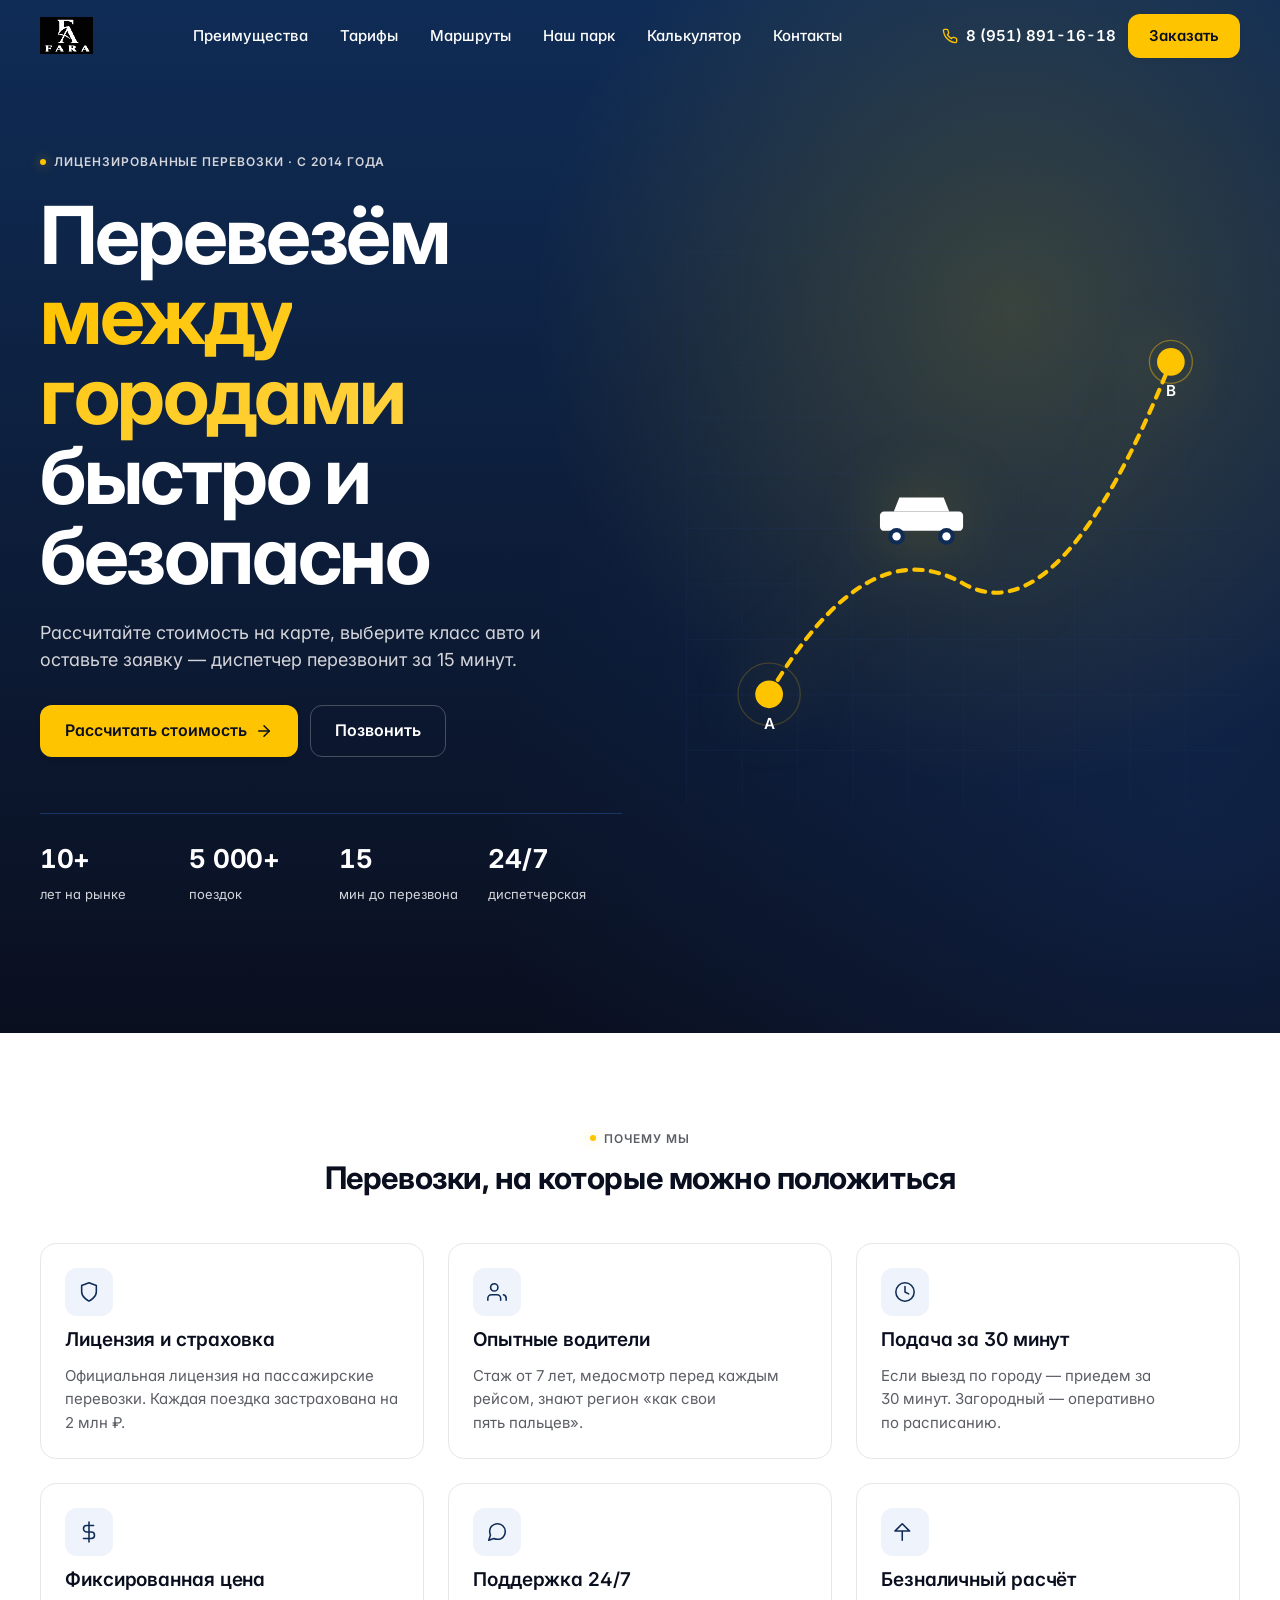
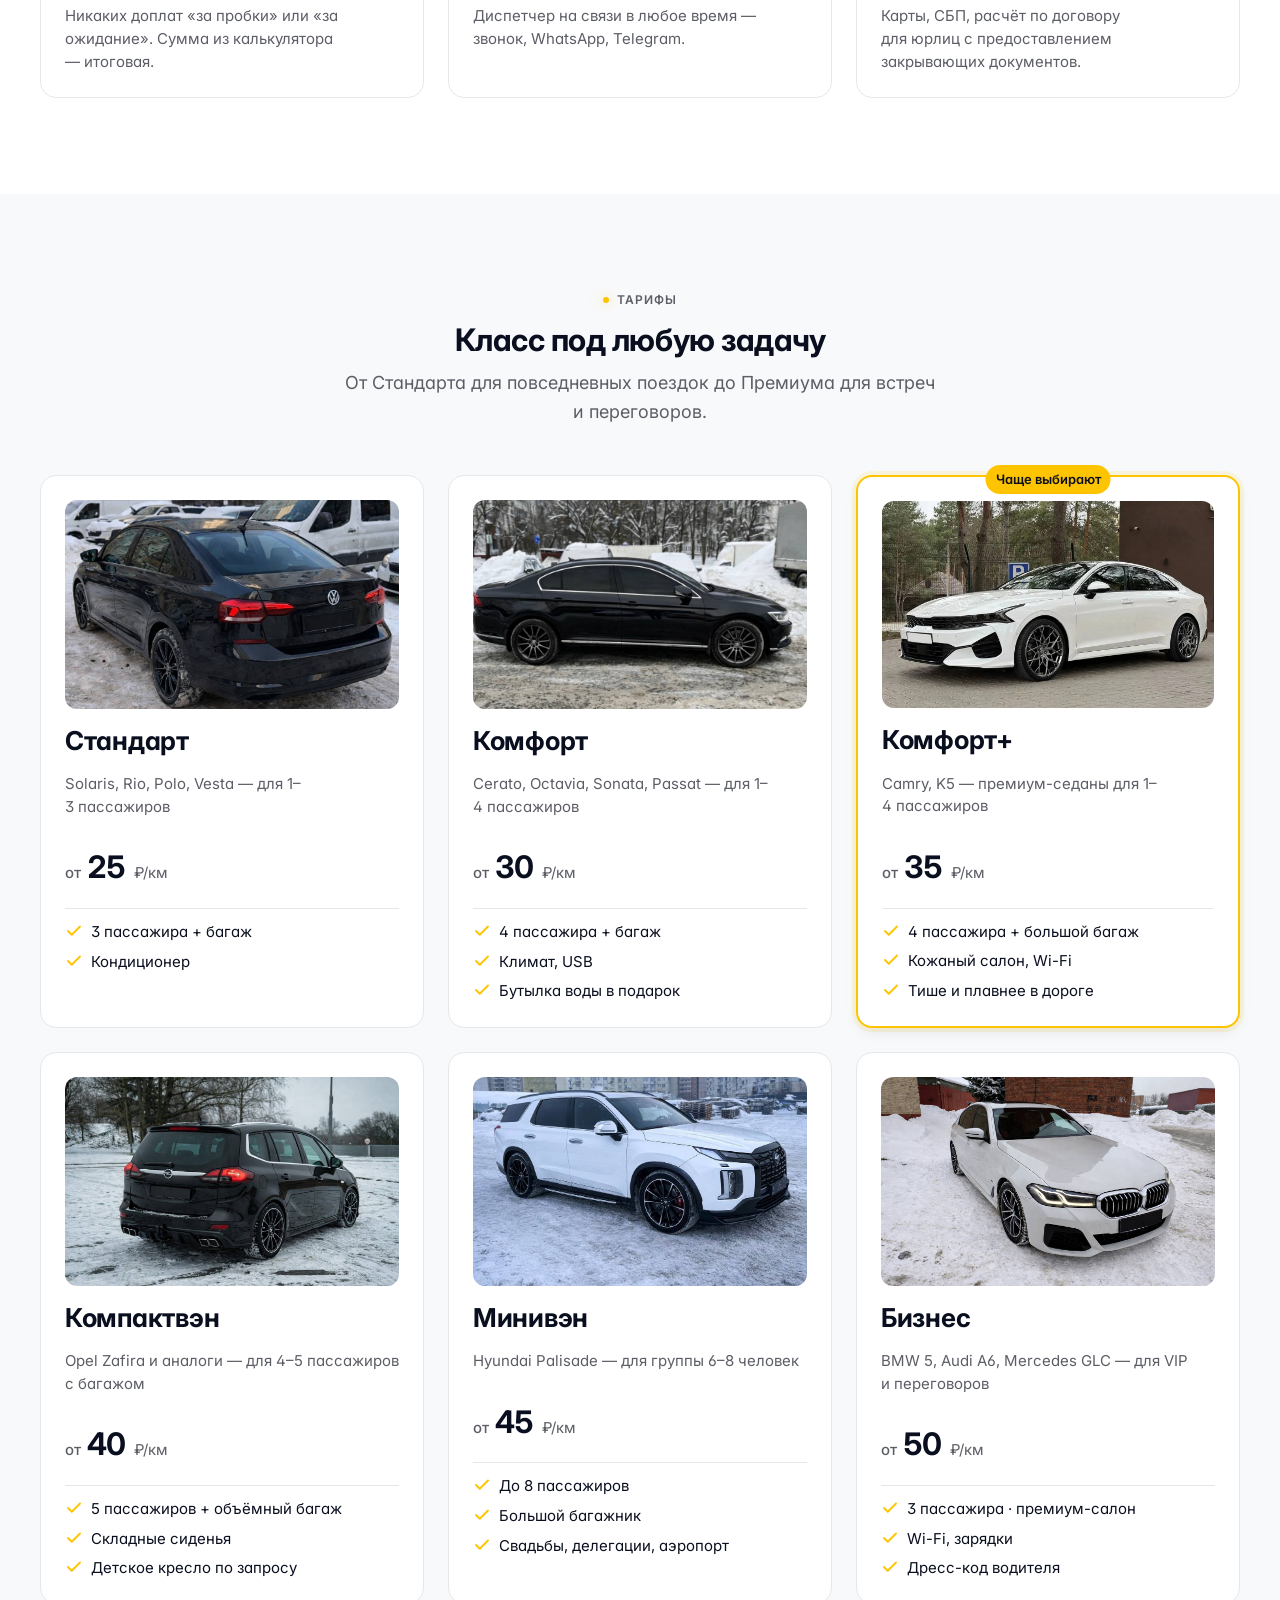
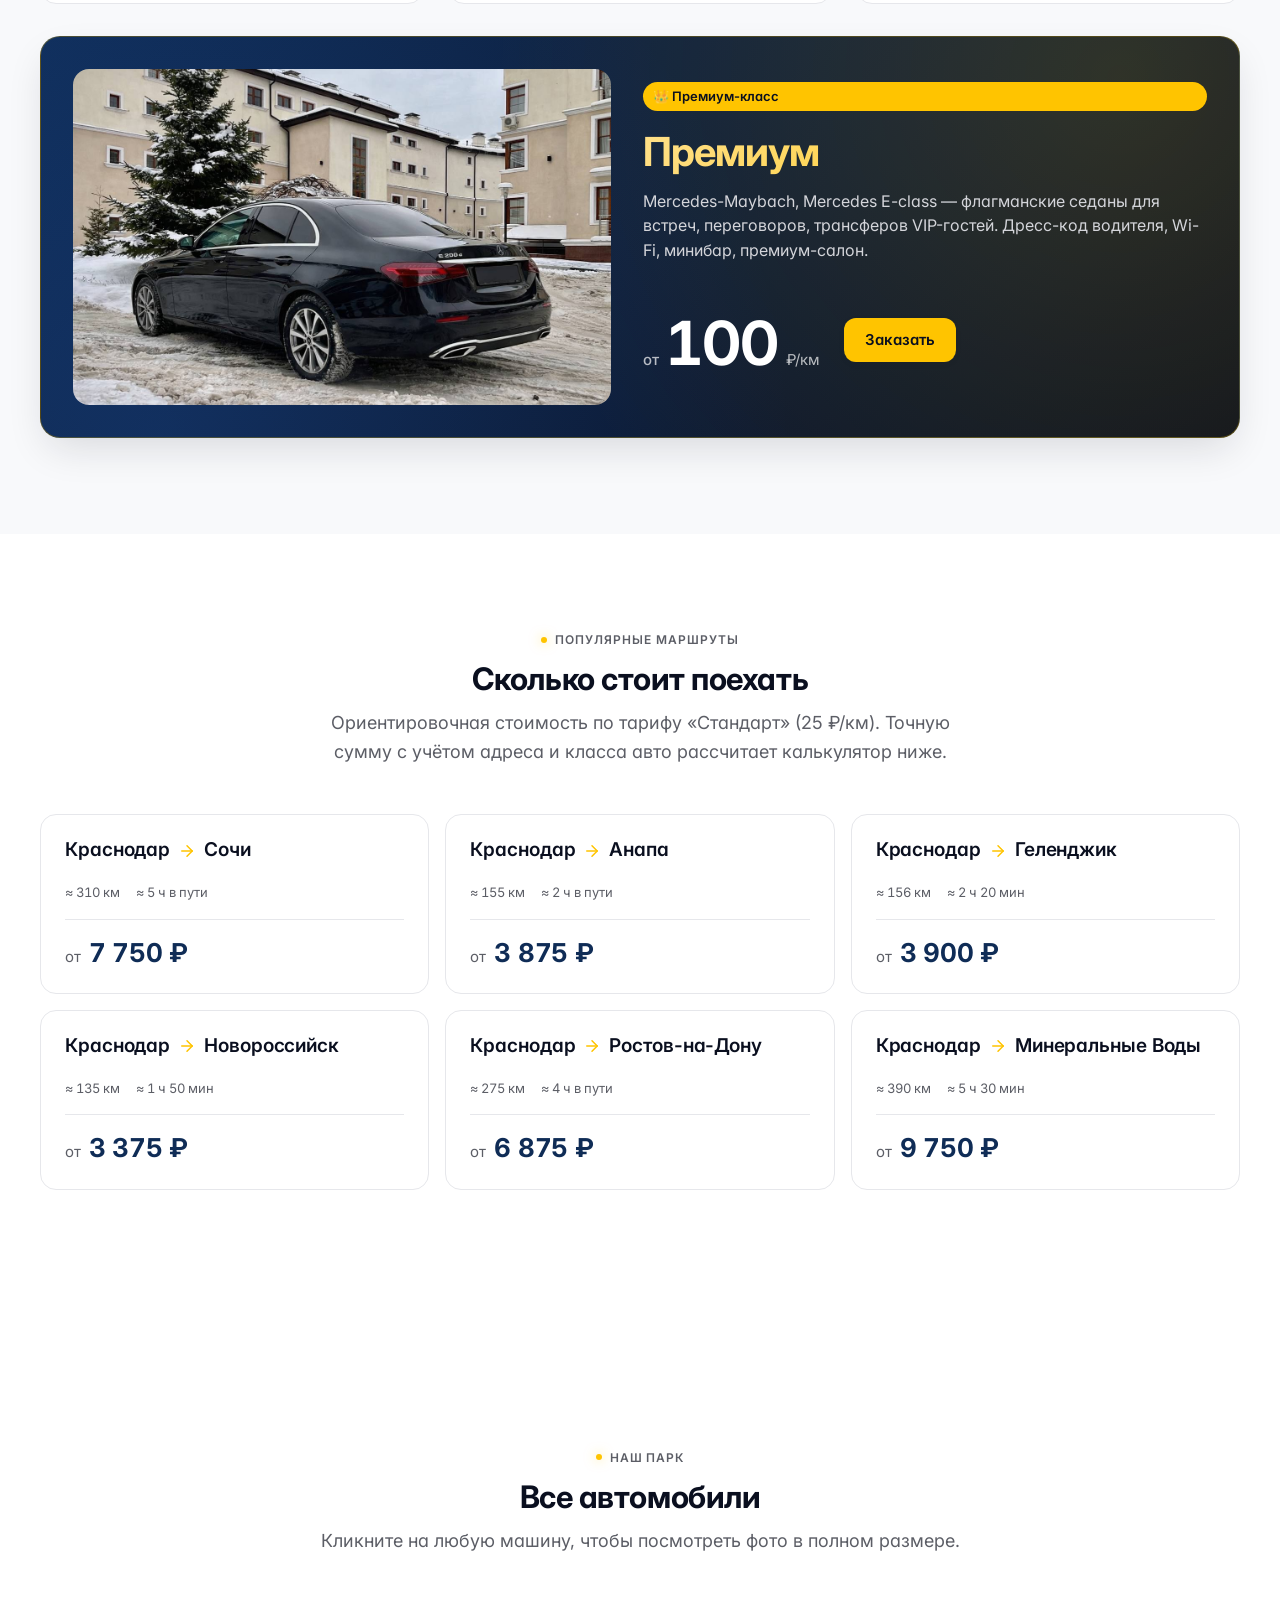
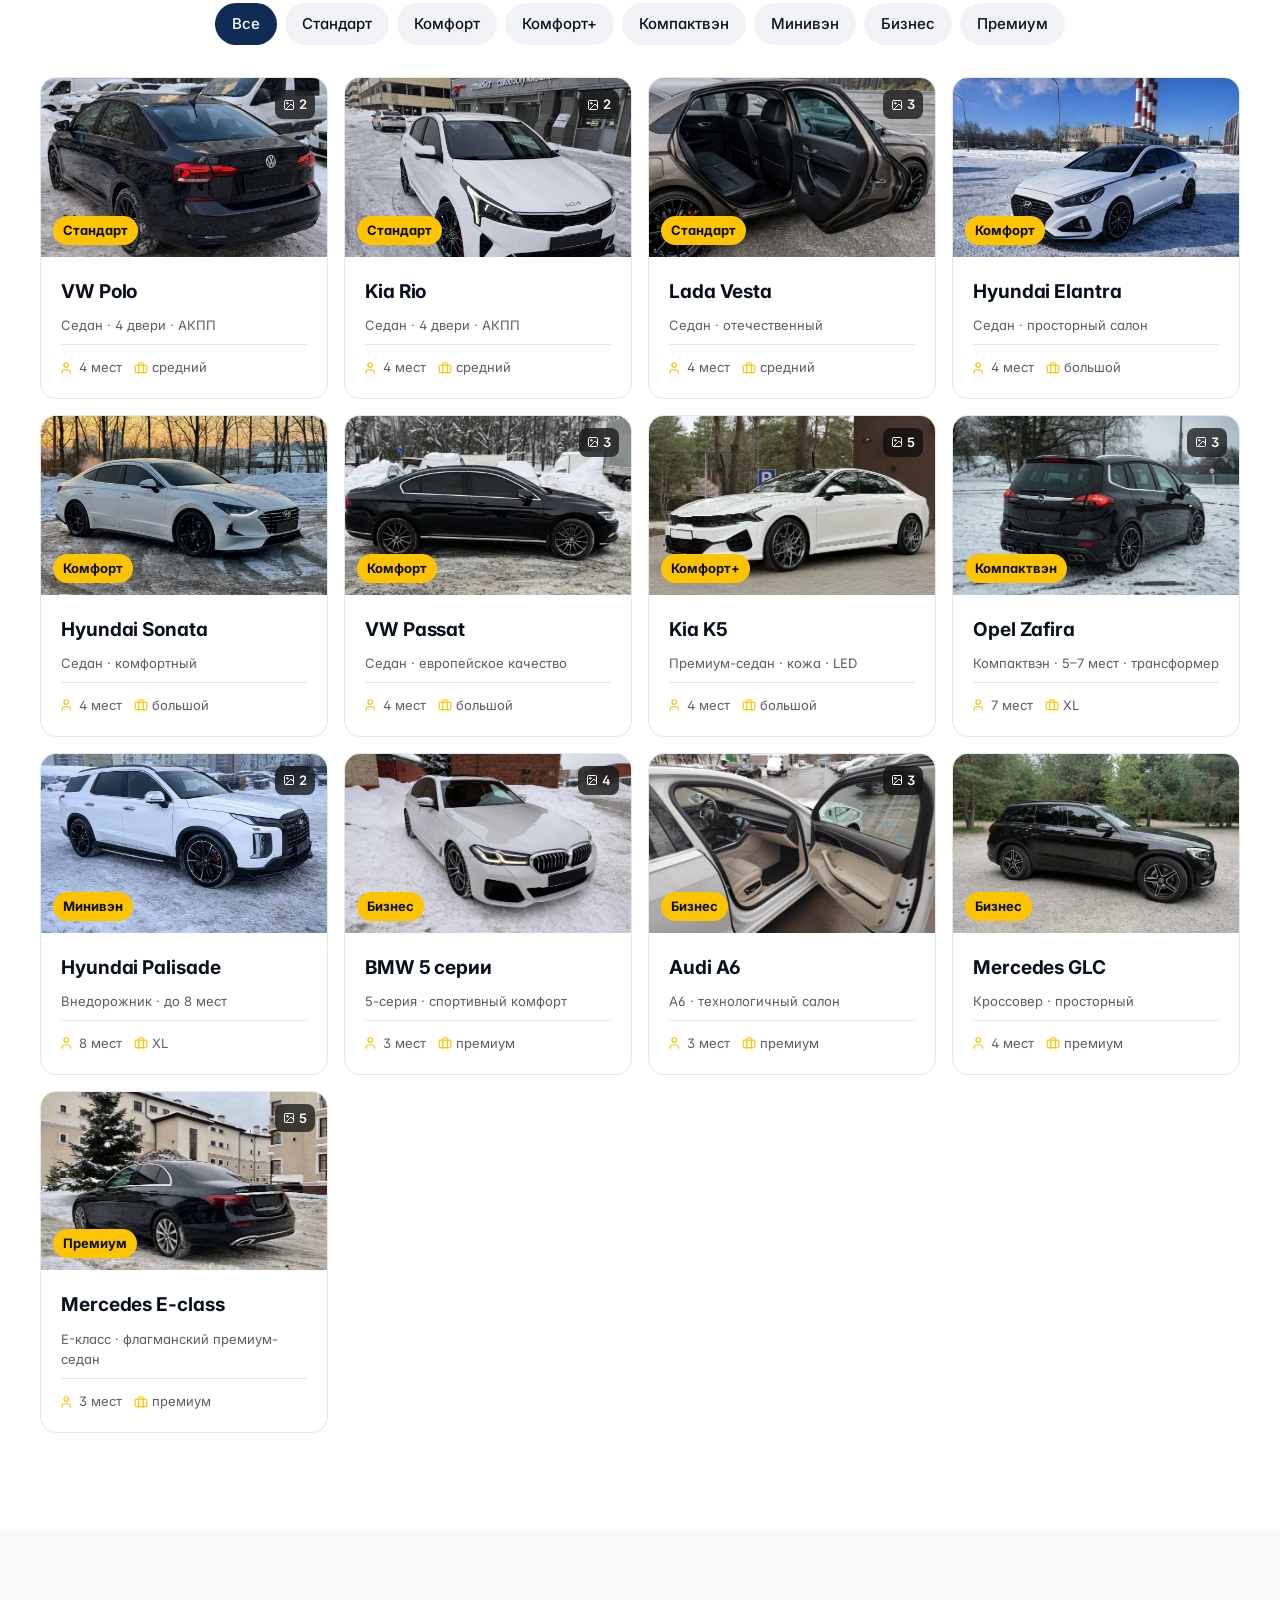
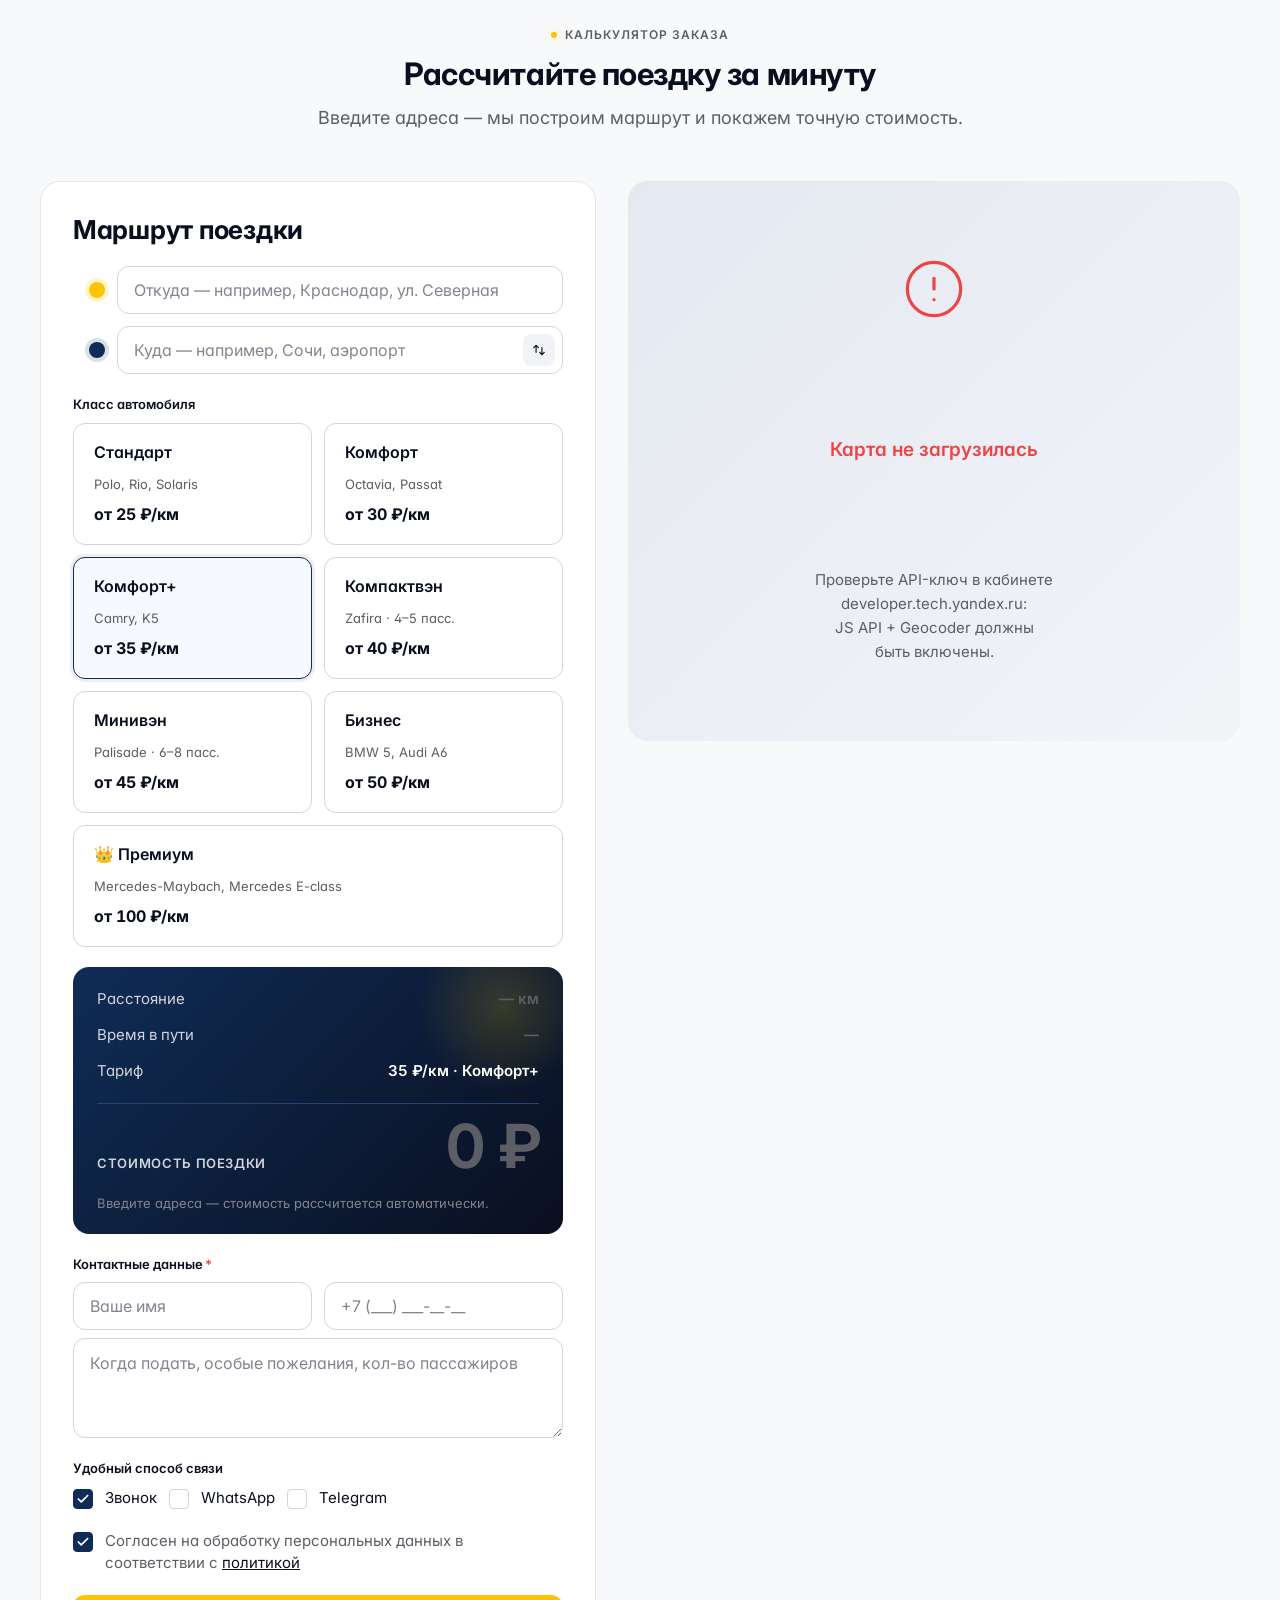
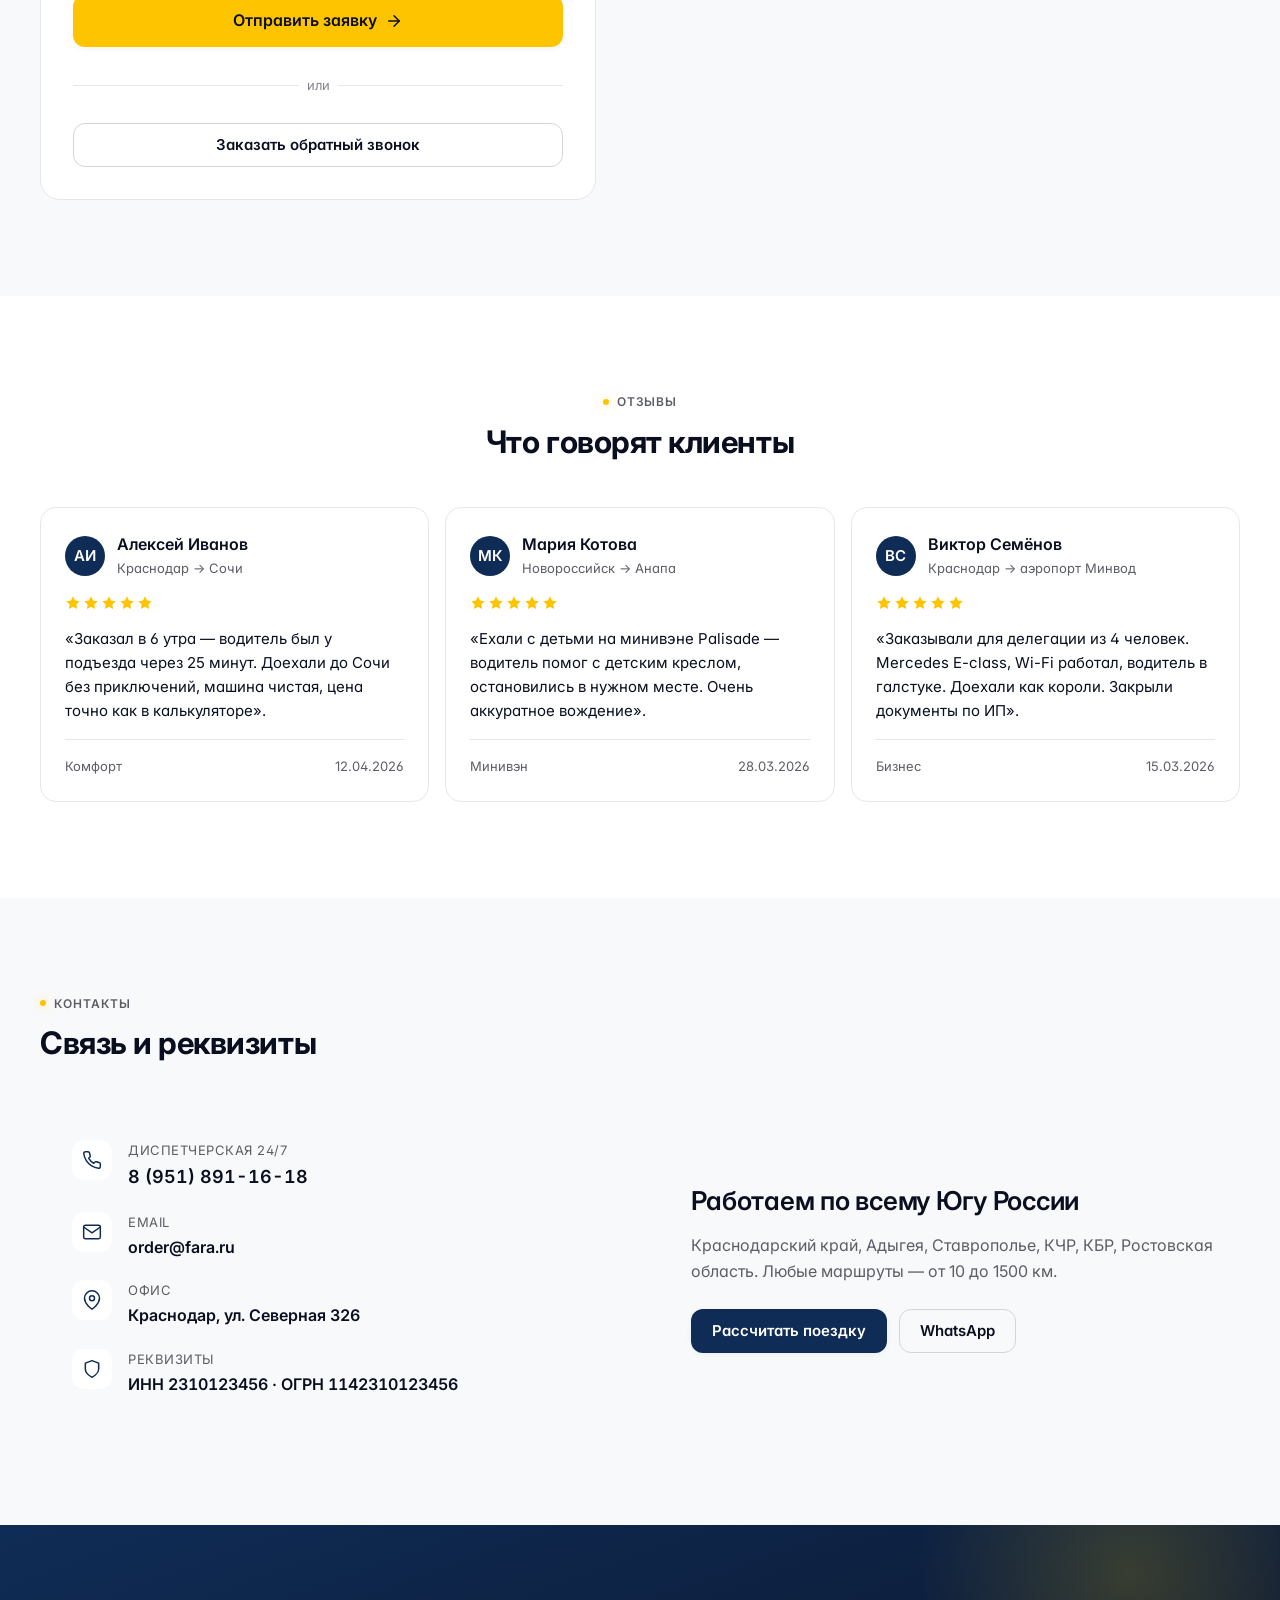
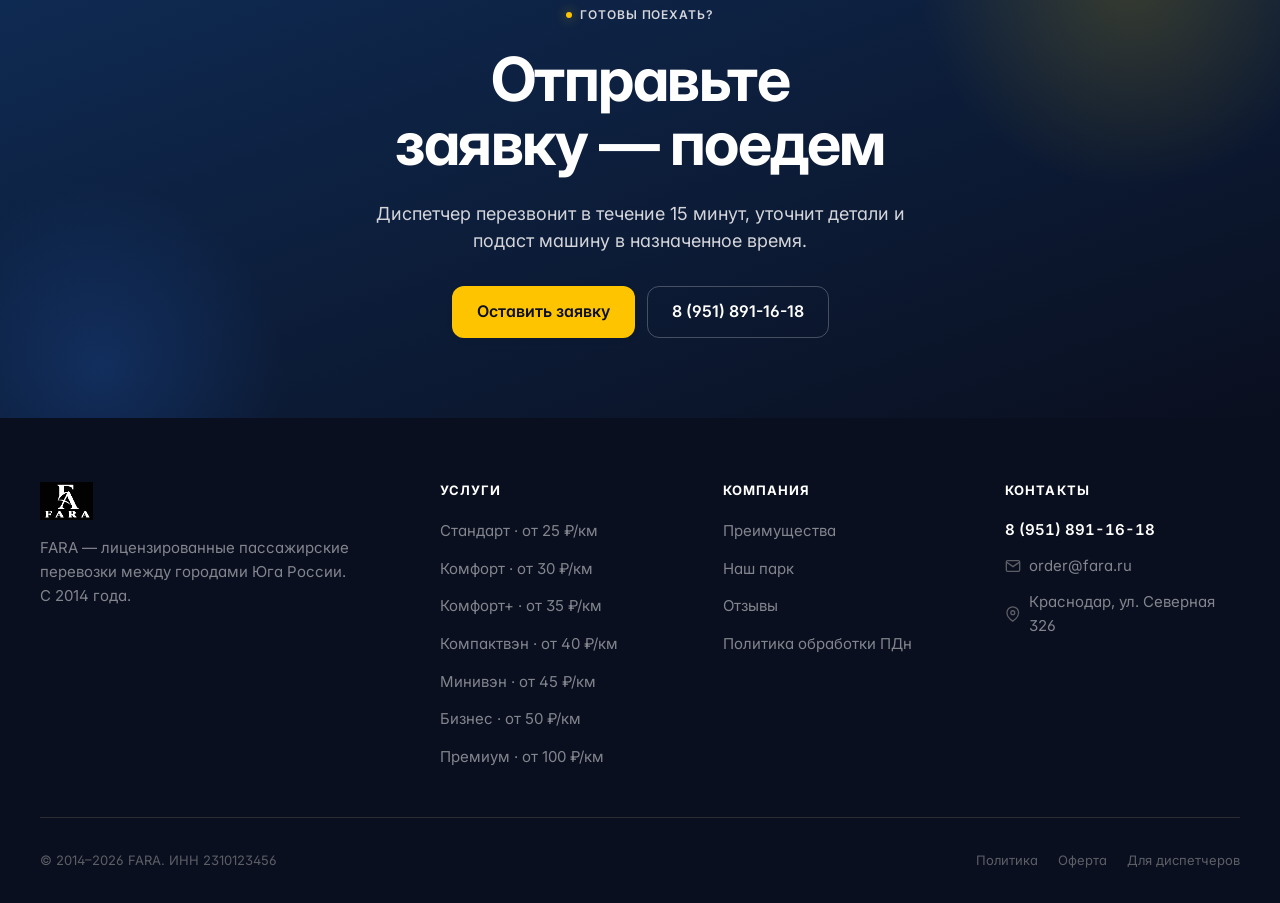
==== frontend/index.html @ e147b9a3 "Initial commit: лендинг + калькулятор + админка + бэкенд FastAPI" ====
<!DOCTYPE html>
<html lang="ru">
<head>
  <meta charset="UTF-8">
  <meta name="viewport" content="width=device-width, initial-scale=1">
  <meta name="theme-color" content="#0F2C56">
  <title>FARA — пассажирские перевозки между городами</title>
  <meta name="description" content="FARA — лицензированные пассажирские перевозки. Рассчитайте стоимость на карте, выберите класс авто и оставьте заявку за минуту.">

  <link rel="icon" type="image/jpeg" href="assets/logo.jpg">
  <link rel="preconnect" href="https://fonts.googleapis.com">
  <link rel="preconnect" href="https://fonts.gstatic.com" crossorigin>
  <link rel="stylesheet" href="https://fonts.googleapis.com/css2?family=Inter:wght@300;400;500;600;700;800&display=swap">

  <link rel="stylesheet" href="css/tokens.css">
  <link rel="stylesheet" href="css/base.css">
  <link rel="stylesheet" href="css/layout.css">
  <link rel="stylesheet" href="css/components.css">
  <link rel="stylesheet" href="css/header.css">
  <link rel="stylesheet" href="css/footer.css">
  <link rel="stylesheet" href="css/pages.css">
  <link rel="stylesheet" href="css/calc.css">
</head>
<body>
  <a class="skip-link" href="#main">Перейти к содержимому</a>

  <!-- ====== HEADER ====== -->
  <header class="site-header site-header--on-dark">
    <div class="container site-header__inner">
      <a class="logo" href="/" aria-label="FARA — на главную">
        <img src="assets/logo.jpg" alt="FARA">
      </a>

      <nav class="site-nav" aria-label="Главная навигация">
        <a class="nav-link" href="#advantages">Преимущества</a>
        <a class="nav-link" href="#tariffs">Тарифы</a>
        <a class="nav-link" href="#popular-routes">Маршруты</a>
        <a class="nav-link" href="#fleet">Наш парк</a>
        <a class="nav-link" href="#calculator">Калькулятор</a>
        <a class="nav-link" href="#contacts">Контакты</a>
      </nav>

      <div class="site-header__right">
        <a class="header-phone" href="tel:+79518911618">
          <svg class="icon" viewBox="0 0 24 24" fill="none" stroke="currentColor" stroke-width="2" stroke-linecap="round" stroke-linejoin="round"><path d="M22 16.92v3a2 2 0 0 1-2.18 2 19.79 19.79 0 0 1-8.63-3.07 19.5 19.5 0 0 1-6-6 19.79 19.79 0 0 1-3.07-8.67A2 2 0 0 1 4.11 2h3a2 2 0 0 1 2 1.72 12.84 12.84 0 0 0 .7 2.81 2 2 0 0 1-.45 2.11L8.09 9.91a16 16 0 0 0 6 6l1.27-1.27a2 2 0 0 1 2.11-.45 12.84 12.84 0 0 0 2.81.7A2 2 0 0 1 22 16.92z"/></svg>
          8 (951) 891-16-18
        </a>
        <a class="btn btn--primary" href="#calculator">Заказать</a>
        <button class="btn-burger" data-menu-open aria-label="Открыть меню">
          <span class="btn-burger__lines"><span></span></span>
        </button>
      </div>
    </div>
  </header>

  <div class="mobile-menu" aria-hidden="true">
    <div class="mobile-menu__head">
      <span class="logo"><img src="assets/logo.jpg" alt="FARA"></span>
      <button class="btn-icon" data-menu-close aria-label="Закрыть" style="color: white;">
        <svg class="icon" viewBox="0 0 24 24" fill="none" stroke="currentColor" stroke-width="2" stroke-linecap="round" stroke-linejoin="round"><line x1="18" y1="6" x2="6" y2="18"/><line x1="6" y1="6" x2="18" y2="18"/></svg>
      </button>
    </div>
    <nav class="mobile-menu__list">
      <a class="mobile-menu__link" href="#advantages">Преимущества</a>
      <a class="mobile-menu__link" href="#tariffs">Тарифы</a>
      <a class="mobile-menu__link" href="#popular-routes">Маршруты</a>
      <a class="mobile-menu__link" href="#fleet">Наш парк</a>
      <a class="mobile-menu__link" href="#calculator">Калькулятор</a>
      <a class="mobile-menu__link" href="#contacts">Контакты</a>
    </nav>
    <div class="mobile-menu__contacts">
      <a class="btn btn--primary btn--lg btn--block" href="tel:+79518911618">
        <svg class="icon" viewBox="0 0 24 24" fill="none" stroke="currentColor" stroke-width="2" stroke-linecap="round" stroke-linejoin="round"><path d="M22 16.92v3a2 2 0 0 1-2.18 2 19.79 19.79 0 0 1-8.63-3.07 19.5 19.5 0 0 1-6-6 19.79 19.79 0 0 1-3.07-8.67A2 2 0 0 1 4.11 2h3a2 2 0 0 1 2 1.72 12.84 12.84 0 0 0 .7 2.81 2 2 0 0 1-.45 2.11L8.09 9.91a16 16 0 0 0 6 6l1.27-1.27a2 2 0 0 1 2.11-.45 12.84 12.84 0 0 0 2.81.7A2 2 0 0 1 22 16.92z"/></svg>
        8 (951) 891-16-18
      </a>
      <a class="btn btn--ghost-light btn--lg btn--block" href="#calculator">Рассчитать</a>
    </div>
  </div>

  <!-- ====== MAIN ====== -->
  <main id="main" class="main">

    <!-- HERO -->
    <section class="hero" data-reveal>
      <div class="container hero__inner">
        <div class="hero__content">
          <span class="eyebrow eyebrow--light">Лицензированные перевозки · с 2014 года</span>
          <h1 class="hero__headline">
            Перевезём <em>между городами</em><br>
            быстро и безопасно
          </h1>
          <p class="hero__lead">
            Рассчитайте стоимость на карте, выберите класс авто и оставьте заявку — диспетчер перезвонит за 15 минут.
          </p>
          <div class="hero__actions">
            <a class="btn btn--primary btn--lg" href="#calculator">
              Рассчитать стоимость
              <svg class="icon" viewBox="0 0 24 24" fill="none" stroke="currentColor" stroke-width="2" stroke-linecap="round" stroke-linejoin="round"><line x1="5" y1="12" x2="19" y2="12"/><polyline points="12 5 19 12 12 19"/></svg>
            </a>
            <a class="btn btn--ghost-light btn--lg" href="tel:+79518911618">Позвонить</a>
          </div>

          <div class="hero__trust">
            <div class="hero__trust-item">
              <span class="hero__trust-value" data-count="10" data-count-suffix="+">0</span>
              <span class="hero__trust-label">лет на рынке</span>
            </div>
            <div class="hero__trust-item">
              <span class="hero__trust-value" data-count="5000" data-count-suffix="+">0</span>
              <span class="hero__trust-label">поездок</span>
            </div>
            <div class="hero__trust-item">
              <span class="hero__trust-value" data-count="15">0</span>
              <span class="hero__trust-label">мин до перезвона</span>
            </div>
            <div class="hero__trust-item">
              <span class="hero__trust-value" data-count="24" data-count-suffix="/7">0</span>
              <span class="hero__trust-label">диспетчерская</span>
            </div>
          </div>
        </div>

        <div class="hero__visual" aria-hidden="true">
          <svg viewBox="0 0 400 400" style="filter: drop-shadow(0 0 30px hsl(48 100% 50% / 0.2));">
            <defs>
              <pattern id="hero-grid" width="40" height="40" patternUnits="userSpaceOnUse">
                <path d="M 40 0 L 0 0 0 40" fill="none" stroke="hsl(217 60% 30%)" stroke-width="0.5" opacity="0.4"/>
              </pattern>
            </defs>
            <rect width="400" height="400" fill="url(#hero-grid)"/>
            <path d="M 60 320 Q 130 200, 200 240 T 350 80"
                  fill="none" stroke="#FFC400" stroke-width="3"
                  stroke-linecap="round" stroke-dasharray="6 6"
                  style="animation: dashMove 30s linear infinite;"/>
            <circle cx="60"  cy="320" r="10" fill="#FFC400"/>
            <circle cx="60"  cy="320" r="20" fill="none" stroke="#FFC400" stroke-width="1" opacity="0.4">
              <animate attributeName="r" values="10;28;10" dur="2.5s" repeatCount="indefinite"/>
              <animate attributeName="opacity" values="0.6;0;0.6" dur="2.5s" repeatCount="indefinite"/>
            </circle>
            <circle cx="350" cy="80"  r="10" fill="#FFC400"/>
            <circle cx="350" cy="80"  r="20" fill="none" stroke="#FFC400" stroke-width="1" opacity="0.4">
              <animate attributeName="r" values="10;28;10" dur="2.5s" begin="1.25s" repeatCount="indefinite"/>
              <animate attributeName="opacity" values="0.6;0;0.6" dur="2.5s" begin="1.25s" repeatCount="indefinite"/>
            </circle>
            <g transform="translate(170, 200)" fill="#FFFFFF">
              <rect x="-30" y="-12" width="60" height="14" rx="3"/>
              <path d="M -20 -12 L -16 -22 L 16 -22 L 20 -12 Z"/>
              <circle cx="-18" cy="6" r="6" fill="#0F2C56"/>
              <circle cx="-18" cy="6" r="3" fill="#FFFFFF"/>
              <circle cx="18"  cy="6" r="6" fill="#0F2C56"/>
              <circle cx="18"  cy="6" r="3" fill="#FFFFFF"/>
            </g>
            <text x="60"  y="345" fill="#FFFFFF" font-size="11" font-weight="600" font-family="Inter" text-anchor="middle">A</text>
            <text x="350" y="105" fill="#FFFFFF" font-size="11" font-weight="600" font-family="Inter" text-anchor="middle">B</text>
          </svg>
        </div>
      </div>
    </section>

    <!-- ADVANTAGES -->
    <section class="section" id="advantages">
      <div class="container">
        <div class="section-head section-head--center" data-reveal>
          <span class="eyebrow">Почему мы</span>
          <h2 class="section-head__title">Перевозки, на которые можно положиться</h2>
        </div>

        <div class="grid grid--3" data-reveal-stagger>
          <div class="adv-card">
            <div class="adv-card__icon">
              <svg class="icon" viewBox="0 0 24 24" fill="none" stroke="currentColor" stroke-width="1.7" stroke-linecap="round" stroke-linejoin="round"><path d="M12 22s8-4 8-10V5l-8-3-8 3v7c0 6 8 10 8 10z"/></svg>
            </div>
            <h3 class="adv-card__title">Лицензия и страховка</h3>
            <p class="adv-card__desc">Официальная лицензия на пассажирские перевозки. Каждая поездка застрахована на 2 млн ₽.</p>
          </div>
          <div class="adv-card">
            <div class="adv-card__icon">
              <svg class="icon" viewBox="0 0 24 24" fill="none" stroke="currentColor" stroke-width="1.7" stroke-linecap="round" stroke-linejoin="round"><path d="M16 21v-2a4 4 0 0 0-4-4H6a4 4 0 0 0-4 4v2"/><circle cx="9" cy="7" r="4"/><path d="M22 21v-2a4 4 0 0 0-3-3.87"/></svg>
            </div>
            <h3 class="adv-card__title">Опытные водители</h3>
            <p class="adv-card__desc">Стаж от 7 лет, медосмотр перед каждым рейсом, знают регион «как свои пять пальцев».</p>
          </div>
          <div class="adv-card">
            <div class="adv-card__icon">
              <svg class="icon" viewBox="0 0 24 24" fill="none" stroke="currentColor" stroke-width="1.7" stroke-linecap="round" stroke-linejoin="round"><circle cx="12" cy="12" r="10"/><polyline points="12 6 12 12 16 14"/></svg>
            </div>
            <h3 class="adv-card__title">Подача за 30 минут</h3>
            <p class="adv-card__desc">Если выезд по городу — приедем за 30 минут. Загородный — оперативно по расписанию.</p>
          </div>
          <div class="adv-card">
            <div class="adv-card__icon">
              <svg class="icon" viewBox="0 0 24 24" fill="none" stroke="currentColor" stroke-width="1.7" stroke-linecap="round" stroke-linejoin="round"><line x1="12" y1="1" x2="12" y2="23"/><path d="M17 5H9.5a3.5 3.5 0 0 0 0 7h5a3.5 3.5 0 0 1 0 7H6"/></svg>
            </div>
            <h3 class="adv-card__title">Фиксированная цена</h3>
            <p class="adv-card__desc">Никаких доплат «за пробки» или «за ожидание». Сумма из калькулятора — итоговая.</p>
          </div>
          <div class="adv-card">
            <div class="adv-card__icon">
              <svg class="icon" viewBox="0 0 24 24" fill="none" stroke="currentColor" stroke-width="1.7" stroke-linecap="round" stroke-linejoin="round"><path d="M21 11.5a8.38 8.38 0 0 1-.9 3.8 8.5 8.5 0 0 1-7.6 4.7 8.38 8.38 0 0 1-3.8-.9L3 21l1.9-5.7a8.38 8.38 0 0 1-.9-3.8 8.5 8.5 0 0 1 4.7-7.6 8.38 8.38 0 0 1 3.8-.9h.5a8.48 8.48 0 0 1 8 8v.5z"/></svg>
            </div>
            <h3 class="adv-card__title">Поддержка 24/7</h3>
            <p class="adv-card__desc">Диспетчер на связи в любое время — звонок, WhatsApp, Telegram.</p>
          </div>
          <div class="adv-card">
            <div class="adv-card__icon">
              <svg class="icon" viewBox="0 0 24 24" fill="none" stroke="currentColor" stroke-width="1.7" stroke-linecap="round" stroke-linejoin="round"><path d="M9 11H1l8-8 8 8h-8v10"/></svg>
            </div>
            <h3 class="adv-card__title">Безналичный расчёт</h3>
            <p class="adv-card__desc">Карты, СБП, расчёт по договору для юрлиц с предоставлением закрывающих документов.</p>
          </div>
        </div>
      </div>
    </section>

    <!-- TARIFFS -->
    <section class="section section--mute" id="tariffs">
      <div class="container">
        <div class="section-head section-head--center" data-reveal>
          <span class="eyebrow">Тарифы</span>
          <h2 class="section-head__title">Класс под любую задачу</h2>
          <p class="section-head__lead">От Стандарта для повседневных поездок до Премиума для встреч и переговоров.</p>
        </div>

        <div class="grid grid--3" data-reveal-stagger>
          <article class="tariff-card">
            <div class="tariff-card__visual">
              <img src="assets/cars/polo/1.jpg" alt="VW Polo" loading="lazy">
            </div>
            <h3 class="tariff-card__name">Стандарт</h3>
            <p class="tariff-card__desc">Solaris, Rio, Polo, Vesta — для 1–3 пассажиров</p>
            <div class="tariff-card__price">
              <span class="tariff-card__price-prefix">от</span>
              <span class="tariff-card__price-value">25</span>
              <span class="tariff-card__price-period">₽/км</span>
            </div>
            <ul class="tariff-card__features">
              <li class="tariff-card__feature">
                <svg class="icon" viewBox="0 0 24 24" fill="none" stroke="currentColor" stroke-width="2.5" stroke-linecap="round" stroke-linejoin="round"><polyline points="20 6 9 17 4 12"/></svg>
                3 пассажира + багаж
              </li>
              <li class="tariff-card__feature">
                <svg class="icon" viewBox="0 0 24 24" fill="none" stroke="currentColor" stroke-width="2.5" stroke-linecap="round" stroke-linejoin="round"><polyline points="20 6 9 17 4 12"/></svg>
                Кондиционер
              </li>
            </ul>
          </article>

          <article class="tariff-card">
            <div class="tariff-card__visual">
              <img src="assets/cars/passat/1.jpg" alt="VW Passat" loading="lazy">
            </div>
            <h3 class="tariff-card__name">Комфорт</h3>
            <p class="tariff-card__desc">Cerato, Octavia, Sonata, Passat — для 1–4 пассажиров</p>
            <div class="tariff-card__price">
              <span class="tariff-card__price-prefix">от</span>
              <span class="tariff-card__price-value">30</span>
              <span class="tariff-card__price-period">₽/км</span>
            </div>
            <ul class="tariff-card__features">
              <li class="tariff-card__feature">
                <svg class="icon" viewBox="0 0 24 24" fill="none" stroke="currentColor" stroke-width="2.5" stroke-linecap="round" stroke-linejoin="round"><polyline points="20 6 9 17 4 12"/></svg>
                4 пассажира + багаж
              </li>
              <li class="tariff-card__feature">
                <svg class="icon" viewBox="0 0 24 24" fill="none" stroke="currentColor" stroke-width="2.5" stroke-linecap="round" stroke-linejoin="round"><polyline points="20 6 9 17 4 12"/></svg>
                Климат, USB
              </li>
              <li class="tariff-card__feature">
                <svg class="icon" viewBox="0 0 24 24" fill="none" stroke="currentColor" stroke-width="2.5" stroke-linecap="round" stroke-linejoin="round"><polyline points="20 6 9 17 4 12"/></svg>
                Бутылка воды в подарок
              </li>
            </ul>
          </article>

          <article class="tariff-card tariff-card--recommended">
            <span class="badge badge--amber tariff-card__badge">Чаще выбирают</span>
            <div class="tariff-card__visual">
              <img src="assets/cars/k5/1.jpg" alt="Kia K5" loading="lazy">
            </div>
            <h3 class="tariff-card__name">Комфорт+</h3>
            <p class="tariff-card__desc">Camry, K5 — премиум-седаны для 1–4 пассажиров</p>
            <div class="tariff-card__price">
              <span class="tariff-card__price-prefix">от</span>
              <span class="tariff-card__price-value">35</span>
              <span class="tariff-card__price-period">₽/км</span>
            </div>
            <ul class="tariff-card__features">
              <li class="tariff-card__feature">
                <svg class="icon" viewBox="0 0 24 24" fill="none" stroke="currentColor" stroke-width="2.5" stroke-linecap="round" stroke-linejoin="round"><polyline points="20 6 9 17 4 12"/></svg>
                4 пассажира + большой багаж
              </li>
              <li class="tariff-card__feature">
                <svg class="icon" viewBox="0 0 24 24" fill="none" stroke="currentColor" stroke-width="2.5" stroke-linecap="round" stroke-linejoin="round"><polyline points="20 6 9 17 4 12"/></svg>
                Кожаный салон, Wi-Fi
              </li>
              <li class="tariff-card__feature">
                <svg class="icon" viewBox="0 0 24 24" fill="none" stroke="currentColor" stroke-width="2.5" stroke-linecap="round" stroke-linejoin="round"><polyline points="20 6 9 17 4 12"/></svg>
                Тише и плавнее в дороге
              </li>
            </ul>
          </article>

          <article class="tariff-card">
            <div class="tariff-card__visual">
              <img src="assets/cars/zafira/1.jpg" alt="Opel Zafira" loading="lazy">
            </div>
            <h3 class="tariff-card__name">Компактвэн</h3>
            <p class="tariff-card__desc">Opel Zafira и аналоги — для 4–5 пассажиров с багажом</p>
            <div class="tariff-card__price">
              <span class="tariff-card__price-prefix">от</span>
              <span class="tariff-card__price-value">40</span>
              <span class="tariff-card__price-period">₽/км</span>
            </div>
            <ul class="tariff-card__features">
              <li class="tariff-card__feature">
                <svg class="icon" viewBox="0 0 24 24" fill="none" stroke="currentColor" stroke-width="2.5" stroke-linecap="round" stroke-linejoin="round"><polyline points="20 6 9 17 4 12"/></svg>
                5 пассажиров + объёмный багаж
              </li>
              <li class="tariff-card__feature">
                <svg class="icon" viewBox="0 0 24 24" fill="none" stroke="currentColor" stroke-width="2.5" stroke-linecap="round" stroke-linejoin="round"><polyline points="20 6 9 17 4 12"/></svg>
                Складные сиденья
              </li>
              <li class="tariff-card__feature">
                <svg class="icon" viewBox="0 0 24 24" fill="none" stroke="currentColor" stroke-width="2.5" stroke-linecap="round" stroke-linejoin="round"><polyline points="20 6 9 17 4 12"/></svg>
                Детское кресло по запросу
              </li>
            </ul>
          </article>

          <article class="tariff-card">
            <div class="tariff-card__visual">
              <img src="assets/cars/palisade/1.jpg" alt="Hyundai Palisade" loading="lazy">
            </div>
            <h3 class="tariff-card__name">Минивэн</h3>
            <p class="tariff-card__desc">Hyundai Palisade — для группы 6–8 человек</p>
            <div class="tariff-card__price">
              <span class="tariff-card__price-prefix">от</span>
              <span class="tariff-card__price-value">45</span>
              <span class="tariff-card__price-period">₽/км</span>
            </div>
            <ul class="tariff-card__features">
              <li class="tariff-card__feature">
                <svg class="icon" viewBox="0 0 24 24" fill="none" stroke="currentColor" stroke-width="2.5" stroke-linecap="round" stroke-linejoin="round"><polyline points="20 6 9 17 4 12"/></svg>
                До 8 пассажиров
              </li>
              <li class="tariff-card__feature">
                <svg class="icon" viewBox="0 0 24 24" fill="none" stroke="currentColor" stroke-width="2.5" stroke-linecap="round" stroke-linejoin="round"><polyline points="20 6 9 17 4 12"/></svg>
                Большой багажник
              </li>
              <li class="tariff-card__feature">
                <svg class="icon" viewBox="0 0 24 24" fill="none" stroke="currentColor" stroke-width="2.5" stroke-linecap="round" stroke-linejoin="round"><polyline points="20 6 9 17 4 12"/></svg>
                Свадьбы, делегации, аэропорт
              </li>
            </ul>
          </article>

          <article class="tariff-card">
            <div class="tariff-card__visual">
              <img src="assets/cars/bmw-5/1.jpg" alt="BMW 5 серии" loading="lazy">
            </div>
            <h3 class="tariff-card__name">Бизнес</h3>
            <p class="tariff-card__desc">BMW 5, Audi A6, Mercedes GLC — для VIP и переговоров</p>
            <div class="tariff-card__price">
              <span class="tariff-card__price-prefix">от</span>
              <span class="tariff-card__price-value">50</span>
              <span class="tariff-card__price-period">₽/км</span>
            </div>
            <ul class="tariff-card__features">
              <li class="tariff-card__feature">
                <svg class="icon" viewBox="0 0 24 24" fill="none" stroke="currentColor" stroke-width="2.5" stroke-linecap="round" stroke-linejoin="round"><polyline points="20 6 9 17 4 12"/></svg>
                3 пассажира · премиум-салон
              </li>
              <li class="tariff-card__feature">
                <svg class="icon" viewBox="0 0 24 24" fill="none" stroke="currentColor" stroke-width="2.5" stroke-linecap="round" stroke-linejoin="round"><polyline points="20 6 9 17 4 12"/></svg>
                Wi-Fi, зарядки
              </li>
              <li class="tariff-card__feature">
                <svg class="icon" viewBox="0 0 24 24" fill="none" stroke="currentColor" stroke-width="2.5" stroke-linecap="round" stroke-linejoin="round"><polyline points="20 6 9 17 4 12"/></svg>
                Дресс-код водителя
              </li>
            </ul>
          </article>
        </div>

        <!-- Премиум — отдельным акцентным блоком -->
        <div class="tariff-premium" data-reveal>
          <div class="tariff-premium__visual">
            <img src="assets/cars/e-class/1.jpg" alt="Mercedes E-class" loading="lazy">
          </div>
          <div class="tariff-premium__content">
            <span class="badge badge--amber">👑 Премиум-класс</span>
            <h3 class="tariff-premium__name">Премиум</h3>
            <p class="tariff-premium__desc">
              Mercedes-Maybach, Mercedes E-class — флагманские седаны для встреч, переговоров,
              трансферов VIP-гостей. Дресс-код водителя, Wi-Fi, минибар, премиум-салон.
            </p>
            <div class="tariff-premium__footer">
              <div class="tariff-card__price">
                <span class="tariff-card__price-prefix">от</span>
                <span class="tariff-card__price-value">100</span>
                <span class="tariff-card__price-period">₽/км</span>
              </div>
              <a class="btn btn--primary" href="#calculator">Заказать</a>
            </div>
          </div>
        </div>
      </div>
    </section>

    <!-- POPULAR ROUTES -->
    <section class="section" id="popular-routes">
      <div class="container">
        <div class="section-head section-head--center" data-reveal>
          <span class="eyebrow">Популярные маршруты</span>
          <h2 class="section-head__title">Сколько стоит поехать</h2>
          <p class="section-head__lead">Ориентировочная стоимость по тарифу «Стандарт» (25 ₽/км). Точную сумму с учётом адреса и класса авто рассчитает калькулятор ниже.</p>
        </div>

        <div class="routes-grid" data-reveal-stagger>
          <a class="route-card" href="#calculator">
            <div class="route-card__head">
              <span class="route-card__city">Краснодар</span>
              <svg class="route-card__arrow" viewBox="0 0 24 24" fill="none" stroke="currentColor" stroke-width="2" stroke-linecap="round" stroke-linejoin="round"><line x1="5" y1="12" x2="19" y2="12"/><polyline points="12 5 19 12 12 19"/></svg>
              <span class="route-card__city">Сочи</span>
            </div>
            <div class="route-card__meta">
              <span>≈ 310 км</span>
              <span>≈ 5 ч в пути</span>
            </div>
            <div class="route-card__price">
              <span class="route-card__price-from">от</span>
              <span class="route-card__price-value">7 750&nbsp;₽</span>
            </div>
          </a>

          <a class="route-card" href="#calculator">
            <div class="route-card__head">
              <span class="route-card__city">Краснодар</span>
              <svg class="route-card__arrow" viewBox="0 0 24 24" fill="none" stroke="currentColor" stroke-width="2" stroke-linecap="round" stroke-linejoin="round"><line x1="5" y1="12" x2="19" y2="12"/><polyline points="12 5 19 12 12 19"/></svg>
              <span class="route-card__city">Анапа</span>
            </div>
            <div class="route-card__meta">
              <span>≈ 155 км</span>
              <span>≈ 2 ч в пути</span>
            </div>
            <div class="route-card__price">
              <span class="route-card__price-from">от</span>
              <span class="route-card__price-value">3 875&nbsp;₽</span>
            </div>
          </a>

          <a class="route-card" href="#calculator">
            <div class="route-card__head">
              <span class="route-card__city">Краснодар</span>
              <svg class="route-card__arrow" viewBox="0 0 24 24" fill="none" stroke="currentColor" stroke-width="2" stroke-linecap="round" stroke-linejoin="round"><line x1="5" y1="12" x2="19" y2="12"/><polyline points="12 5 19 12 12 19"/></svg>
              <span class="route-card__city">Геленджик</span>
            </div>
            <div class="route-card__meta">
              <span>≈ 156 км</span>
              <span>≈ 2 ч 20 мин</span>
            </div>
            <div class="route-card__price">
              <span class="route-card__price-from">от</span>
              <span class="route-card__price-value">3 900&nbsp;₽</span>
            </div>
          </a>

          <a class="route-card" href="#calculator">
            <div class="route-card__head">
              <span class="route-card__city">Краснодар</span>
              <svg class="route-card__arrow" viewBox="0 0 24 24" fill="none" stroke="currentColor" stroke-width="2" stroke-linecap="round" stroke-linejoin="round"><line x1="5" y1="12" x2="19" y2="12"/><polyline points="12 5 19 12 12 19"/></svg>
              <span class="route-card__city">Новороссийск</span>
            </div>
            <div class="route-card__meta">
              <span>≈ 135 км</span>
              <span>≈ 1 ч 50 мин</span>
            </div>
            <div class="route-card__price">
              <span class="route-card__price-from">от</span>
              <span class="route-card__price-value">3 375&nbsp;₽</span>
            </div>
          </a>

          <a class="route-card" href="#calculator">
            <div class="route-card__head">
              <span class="route-card__city">Краснодар</span>
              <svg class="route-card__arrow" viewBox="0 0 24 24" fill="none" stroke="currentColor" stroke-width="2" stroke-linecap="round" stroke-linejoin="round"><line x1="5" y1="12" x2="19" y2="12"/><polyline points="12 5 19 12 12 19"/></svg>
              <span class="route-card__city">Ростов-на-Дону</span>
            </div>
            <div class="route-card__meta">
              <span>≈ 275 км</span>
              <span>≈ 4 ч в пути</span>
            </div>
            <div class="route-card__price">
              <span class="route-card__price-from">от</span>
              <span class="route-card__price-value">6 875&nbsp;₽</span>
            </div>
          </a>

          <a class="route-card" href="#calculator">
            <div class="route-card__head">
              <span class="route-card__city">Краснодар</span>
              <svg class="route-card__arrow" viewBox="0 0 24 24" fill="none" stroke="currentColor" stroke-width="2" stroke-linecap="round" stroke-linejoin="round"><line x1="5" y1="12" x2="19" y2="12"/><polyline points="12 5 19 12 12 19"/></svg>
              <span class="route-card__city">Минеральные Воды</span>
            </div>
            <div class="route-card__meta">
              <span>≈ 390 км</span>
              <span>≈ 5 ч 30 мин</span>
            </div>
            <div class="route-card__price">
              <span class="route-card__price-from">от</span>
              <span class="route-card__price-value">9 750&nbsp;₽</span>
            </div>
          </a>
        </div>

        <p class="routes-note" data-reveal>
          Стоимость указана для тарифа «Стандарт» в одну сторону. Для премиум-классов или групповых поездок выберите нужный тариф в калькуляторе.
        </p>
      </div>
    </section>

    <!-- FLEET / НАШ ПАРК -->
    <section class="section" id="fleet">
      <div class="container">
        <div class="section-head section-head--center" data-reveal>
          <span class="eyebrow">Наш парк</span>
          <h2 class="section-head__title">Все автомобили</h2>
          <p class="section-head__lead">Кликните на любую машину, чтобы посмотреть фото в полном размере.</p>
        </div>

        <div class="fleet-filters" data-reveal>
          <button class="fleet-filter" aria-pressed="true" data-fleet-filter="all">Все</button>
          <button class="fleet-filter" aria-pressed="false" data-fleet-filter="standard">Стандарт</button>
          <button class="fleet-filter" aria-pressed="false" data-fleet-filter="comfort">Комфорт</button>
          <button class="fleet-filter" aria-pressed="false" data-fleet-filter="comfort_plus">Комфорт+</button>
          <button class="fleet-filter" aria-pressed="false" data-fleet-filter="compact_van">Компактвэн</button>
          <button class="fleet-filter" aria-pressed="false" data-fleet-filter="minivan">Минивэн</button>
          <button class="fleet-filter" aria-pressed="false" data-fleet-filter="business">Бизнес</button>
          <button class="fleet-filter" aria-pressed="false" data-fleet-filter="premium">Премиум</button>
        </div>

        <div class="fleet-grid" data-fleet-grid data-reveal-stagger>
          <!-- Карточки рендерятся из JS на основе FLEET data -->
        </div>
      </div>
    </section>

    <!-- CALCULATOR -->
    <section class="section section--mute calc-section" id="calculator">
      <div class="container">
        <div class="section-head section-head--center" data-reveal>
          <span class="eyebrow">Калькулятор заказа</span>
          <h2 class="section-head__title">Рассчитайте поездку за минуту</h2>
          <p class="section-head__lead">Введите адреса — мы построим маршрут и покажем точную стоимость.</p>
        </div>

        <div class="calc" data-reveal>
          <form class="calc__form" data-calc-form novalidate>
            <h3 class="calc__title">Маршрут поездки</h3>

            <div class="calc__addresses">
              <div class="calc-addr calc-addr--has-status">
                <span class="calc-addr__pin calc-addr__pin--from"></span>
                <input class="input" type="text" placeholder="Откуда — например, Краснодар, ул. Северная" data-calc-from required autocomplete="off">
                <span class="calc-addr__status" data-status-from></span>
                <div class="suggest" data-suggest-from></div>
              </div>
              <div class="calc-addr calc-addr--has-status" data-has-swap>
                <span class="calc-addr__pin calc-addr__pin--to"></span>
                <input class="input" type="text" placeholder="Куда — например, Сочи, аэропорт" data-calc-to required autocomplete="off">
                <span class="calc-addr__status" data-status-to></span>
                <button type="button" class="calc__swap" data-calc-swap aria-label="Поменять местами">
                  <svg width="14" height="14" viewBox="0 0 24 24" fill="none" stroke="currentColor" stroke-width="2" stroke-linecap="round" stroke-linejoin="round"><path d="M7 16V4M7 4L3 8M7 4L11 8M17 8V20M17 20L13 16M17 20L21 16"/></svg>
                </button>
                <div class="suggest" data-suggest-to></div>
              </div>
            </div>

            <div class="field">
              <label class="field__label">Класс автомобиля</label>
              <div class="calc__tariffs">
                <label class="radio-card">
                  <input type="radio" name="tariff" value="standard" data-tariff-radio data-rate="25">
                  <span class="radio-card__title">Стандарт</span>
                  <span class="radio-card__desc">Polo, Rio, Solaris</span>
                  <span class="radio-card__price">от 25 ₽/км</span>
                </label>
                <label class="radio-card">
                  <input type="radio" name="tariff" value="comfort" data-tariff-radio data-rate="30">
                  <span class="radio-card__title">Комфорт</span>
                  <span class="radio-card__desc">Octavia, Passat</span>
                  <span class="radio-card__price">от 30 ₽/км</span>
                </label>
                <label class="radio-card is-selected">
                  <input type="radio" name="tariff" value="comfort_plus" data-tariff-radio data-rate="35" checked>
                  <span class="radio-card__title">Комфорт+</span>
                  <span class="radio-card__desc">Camry, K5</span>
                  <span class="radio-card__price">от 35 ₽/км</span>
                </label>
                <label class="radio-card">
                  <input type="radio" name="tariff" value="compact_van" data-tariff-radio data-rate="40">
                  <span class="radio-card__title">Компактвэн</span>
                  <span class="radio-card__desc">Zafira · 4–5 пасс.</span>
                  <span class="radio-card__price">от 40 ₽/км</span>
                </label>
                <label class="radio-card">
                  <input type="radio" name="tariff" value="minivan" data-tariff-radio data-rate="45">
                  <span class="radio-card__title">Минивэн</span>
                  <span class="radio-card__desc">Palisade · 6–8 пасс.</span>
                  <span class="radio-card__price">от 45 ₽/км</span>
                </label>
                <label class="radio-card">
                  <input type="radio" name="tariff" value="business" data-tariff-radio data-rate="50">
                  <span class="radio-card__title">Бизнес</span>
                  <span class="radio-card__desc">BMW 5, Audi A6</span>
                  <span class="radio-card__price">от 50 ₽/км</span>
                </label>
                <label class="radio-card" style="grid-column: span 2;">
                  <input type="radio" name="tariff" value="premium" data-tariff-radio data-rate="100">
                  <span class="radio-card__title">👑 Премиум</span>
                  <span class="radio-card__desc">Mercedes-Maybach, Mercedes E-class</span>
                  <span class="radio-card__price">от 100 ₽/км</span>
                </label>
              </div>
            </div>

            <div class="calc__summary" data-calc-summary>
              <div class="calc__summary-row">
                <span class="calc__summary-label">Расстояние</span>
                <span class="calc__summary-value calc__summary-value--placeholder" data-summary-distance>— км</span>
              </div>
              <div class="calc__summary-row">
                <span class="calc__summary-label">Время в пути</span>
                <span class="calc__summary-value calc__summary-value--placeholder" data-summary-time>—</span>
              </div>
              <div class="calc__summary-row">
                <span class="calc__summary-label">Тариф</span>
                <span class="calc__summary-value" data-summary-rate>35 ₽/км · Комфорт+</span>
              </div>
              <div class="calc__summary-total">
                <span class="calc__summary-total-label">Стоимость поездки</span>
                <span class="calc__summary-total-value calc__summary-total-value--zero" data-summary-total>0 ₽</span>
              </div>
              <p class="calc__summary-hint" data-summary-hint>Введите адреса — стоимость рассчитается автоматически</p>
            </div>

            <div class="field">
              <label class="field__label field__label--required">Контактные данные</label>
              <div class="calc__contact-fields">
                <input class="input" type="text" placeholder="Ваше имя" data-calc-name required>
                <input class="input" type="tel" placeholder="+7 (___) ___-__-__" data-calc-phone required>
              </div>
              <textarea class="textarea" placeholder="Когда подать, особые пожелания, кол-во пассажиров" data-calc-comment rows="2"></textarea>
            </div>

            <div class="field">
              <label class="field__label">Удобный способ связи</label>
              <div class="cluster">
                <label class="check">
                  <input class="check__input" type="radio" name="contact-way" value="call" checked>
                  <span class="check__label">Звонок</span>
                </label>
                <label class="check">
                  <input class="check__input" type="radio" name="contact-way" value="whatsapp">
                  <span class="check__label">WhatsApp</span>
                </label>
                <label class="check">
                  <input class="check__input" type="radio" name="contact-way" value="telegram">
                  <span class="check__label">Telegram</span>
                </label>
              </div>
            </div>

            <label class="check">
              <input class="check__input" type="checkbox" required checked>
              <span class="check__label t-caption t-muted">
                Согласен на обработку персональных данных в соответствии с <a href="/privacy" style="color: var(--c-text); text-decoration: underline;">политикой</a>
              </span>
            </label>

            <button class="btn btn--primary btn--lg btn--block" type="submit" data-calc-submit>
              Отправить заявку
              <svg class="icon" viewBox="0 0 24 24" fill="none" stroke="currentColor" stroke-width="2" stroke-linecap="round" stroke-linejoin="round"><line x1="5" y1="12" x2="19" y2="12"/><polyline points="12 5 19 12 12 19"/></svg>
            </button>

            <div class="calc__alt">или</div>

            <button class="btn btn--ghost btn--block" type="button" data-callback-btn>Заказать обратный звонок</button>

            <div class="calc-success" data-calc-success hidden>
              <div class="calc-success__icon">
                <svg class="icon" viewBox="0 0 24 24" fill="none" stroke="currentColor" stroke-width="2.5" stroke-linecap="round" stroke-linejoin="round"><polyline points="20 6 9 17 4 12"/></svg>
              </div>
              <h3 class="calc-success__title">Заявка принята</h3>
              <p>Номер заявки: <span class="calc-success__id" data-success-id>—</span></p>
              <p class="t-muted">Диспетчер перезвонит в течение 15 минут.</p>
              <button class="btn btn--ghost" type="button" data-calc-reset>Создать ещё одну</button>
            </div>
          </form>

          <div class="calc__map-wrap">
            <div class="calc__map-status" data-map-status hidden>—</div>
            <div class="calc__map-info" data-map-info hidden>
              <div class="calc__map-info-item">
                <span class="calc__map-info-label">Расстояние</span>
                <span class="calc__map-info-value" data-map-distance>—</span>
              </div>
              <div class="calc__map-info-divider"></div>
              <div class="calc__map-info-item">
                <span class="calc__map-info-label">Время в пути</span>
                <span class="calc__map-info-value" data-map-time>—</span>
              </div>
            </div>
            <div class="calc__map" id="map"></div>
            <div class="calc__map-loader" data-map-loader hidden></div>

            <div class="calc__map-placeholder" data-map-placeholder>
              <svg viewBox="0 0 24 24" fill="none" stroke="currentColor" stroke-width="1.2" stroke-linecap="round" stroke-linejoin="round"><polygon points="1 6 1 22 8 18 16 22 23 18 23 2 16 6 8 2 1 6"/><line x1="8" y1="2" x2="8" y2="18"/><line x1="16" y1="6" x2="16" y2="22"/></svg>
              <h4 class="t-h4" style="color: var(--c-text);">Карта появится после настройки API</h4>
              <p style="margin-top: 8px; max-width: 280px;">
                Установите <code>YANDEX_API_KEY</code> в <code>js/config.js</code>
              </p>
            </div>
          </div>
        </div>
      </div>
    </section>

    <!-- REVIEWS -->
    <section class="section" id="reviews">
      <div class="container">
        <div class="section-head section-head--center" data-reveal>
          <span class="eyebrow">Отзывы</span>
          <h2 class="section-head__title">Что говорят клиенты</h2>
        </div>

        <div class="reviews-grid" data-reveal-stagger>
          <article class="review">
            <div class="review__head">
              <div class="avatar avatar--brand">АИ</div>
              <div>
                <div class="review__name">Алексей Иванов</div>
                <div class="review__route">Краснодар → Сочи</div>
              </div>
            </div>
            <div class="rating">
              <svg class="icon" viewBox="0 0 24 24" fill="currentColor"><polygon points="12 2 15.09 8.26 22 9.27 17 14.14 18.18 21.02 12 17.77 5.82 21.02 7 14.14 2 9.27 8.91 8.26 12 2"/></svg>
              <svg class="icon" viewBox="0 0 24 24" fill="currentColor"><polygon points="12 2 15.09 8.26 22 9.27 17 14.14 18.18 21.02 12 17.77 5.82 21.02 7 14.14 2 9.27 8.91 8.26 12 2"/></svg>
              <svg class="icon" viewBox="0 0 24 24" fill="currentColor"><polygon points="12 2 15.09 8.26 22 9.27 17 14.14 18.18 21.02 12 17.77 5.82 21.02 7 14.14 2 9.27 8.91 8.26 12 2"/></svg>
              <svg class="icon" viewBox="0 0 24 24" fill="currentColor"><polygon points="12 2 15.09 8.26 22 9.27 17 14.14 18.18 21.02 12 17.77 5.82 21.02 7 14.14 2 9.27 8.91 8.26 12 2"/></svg>
              <svg class="icon" viewBox="0 0 24 24" fill="currentColor"><polygon points="12 2 15.09 8.26 22 9.27 17 14.14 18.18 21.02 12 17.77 5.82 21.02 7 14.14 2 9.27 8.91 8.26 12 2"/></svg>
            </div>
            <p class="review__quote">«Заказал в 6 утра — водитель был у подъезда через 25 минут. Доехали до Сочи без приключений, машина чистая, цена точно как в калькуляторе».</p>
            <div class="review__meta">
              <span>Комфорт</span>
              <span>12.04.2026</span>
            </div>
          </article>

          <article class="review">
            <div class="review__head">
              <div class="avatar avatar--brand">МК</div>
              <div>
                <div class="review__name">Мария Котова</div>
                <div class="review__route">Новороссийск → Анапа</div>
              </div>
            </div>
            <div class="rating">
              <svg class="icon" viewBox="0 0 24 24" fill="currentColor"><polygon points="12 2 15.09 8.26 22 9.27 17 14.14 18.18 21.02 12 17.77 5.82 21.02 7 14.14 2 9.27 8.91 8.26 12 2"/></svg>
              <svg class="icon" viewBox="0 0 24 24" fill="currentColor"><polygon points="12 2 15.09 8.26 22 9.27 17 14.14 18.18 21.02 12 17.77 5.82 21.02 7 14.14 2 9.27 8.91 8.26 12 2"/></svg>
              <svg class="icon" viewBox="0 0 24 24" fill="currentColor"><polygon points="12 2 15.09 8.26 22 9.27 17 14.14 18.18 21.02 12 17.77 5.82 21.02 7 14.14 2 9.27 8.91 8.26 12 2"/></svg>
              <svg class="icon" viewBox="0 0 24 24" fill="currentColor"><polygon points="12 2 15.09 8.26 22 9.27 17 14.14 18.18 21.02 12 17.77 5.82 21.02 7 14.14 2 9.27 8.91 8.26 12 2"/></svg>
              <svg class="icon" viewBox="0 0 24 24" fill="currentColor"><polygon points="12 2 15.09 8.26 22 9.27 17 14.14 18.18 21.02 12 17.77 5.82 21.02 7 14.14 2 9.27 8.91 8.26 12 2"/></svg>
            </div>
            <p class="review__quote">«Ехали с детьми на минивэне Palisade — водитель помог с детским креслом, остановились в нужном месте. Очень аккуратное вождение».</p>
            <div class="review__meta">
              <span>Минивэн</span>
              <span>28.03.2026</span>
            </div>
          </article>

          <article class="review">
            <div class="review__head">
              <div class="avatar avatar--brand">ВС</div>
              <div>
                <div class="review__name">Виктор Семёнов</div>
                <div class="review__route">Краснодар → аэропорт Минвод</div>
              </div>
            </div>
            <div class="rating">
              <svg class="icon" viewBox="0 0 24 24" fill="currentColor"><polygon points="12 2 15.09 8.26 22 9.27 17 14.14 18.18 21.02 12 17.77 5.82 21.02 7 14.14 2 9.27 8.91 8.26 12 2"/></svg>
              <svg class="icon" viewBox="0 0 24 24" fill="currentColor"><polygon points="12 2 15.09 8.26 22 9.27 17 14.14 18.18 21.02 12 17.77 5.82 21.02 7 14.14 2 9.27 8.91 8.26 12 2"/></svg>
              <svg class="icon" viewBox="0 0 24 24" fill="currentColor"><polygon points="12 2 15.09 8.26 22 9.27 17 14.14 18.18 21.02 12 17.77 5.82 21.02 7 14.14 2 9.27 8.91 8.26 12 2"/></svg>
              <svg class="icon" viewBox="0 0 24 24" fill="currentColor"><polygon points="12 2 15.09 8.26 22 9.27 17 14.14 18.18 21.02 12 17.77 5.82 21.02 7 14.14 2 9.27 8.91 8.26 12 2"/></svg>
              <svg class="icon" viewBox="0 0 24 24" fill="currentColor"><polygon points="12 2 15.09 8.26 22 9.27 17 14.14 18.18 21.02 12 17.77 5.82 21.02 7 14.14 2 9.27 8.91 8.26 12 2"/></svg>
            </div>
            <p class="review__quote">«Заказывали для делегации из 4 человек. Mercedes E-class, Wi-Fi работал, водитель в галстуке. Доехали как короли. Закрыли документы по ИП».</p>
            <div class="review__meta">
              <span>Бизнес</span>
              <span>15.03.2026</span>
            </div>
          </article>
        </div>
      </div>
    </section>

    <!-- CONTACTS -->
    <section class="section section--mute" id="contacts">
      <div class="container">
        <div class="section-head" data-reveal>
          <span class="eyebrow">Контакты</span>
          <h2 class="section-head__title">Связь и реквизиты</h2>
        </div>

        <div class="contacts-grid" data-reveal>
          <div class="contacts-card">
            <div class="contacts-row">
              <div class="contacts-row__icon">
                <svg class="icon" width="20" height="20" viewBox="0 0 24 24" fill="none" stroke="currentColor" stroke-width="1.8" stroke-linecap="round" stroke-linejoin="round"><path d="M22 16.92v3a2 2 0 0 1-2.18 2 19.79 19.79 0 0 1-8.63-3.07 19.5 19.5 0 0 1-6-6 19.79 19.79 0 0 1-3.07-8.67A2 2 0 0 1 4.11 2h3a2 2 0 0 1 2 1.72 12.84 12.84 0 0 0 .7 2.81 2 2 0 0 1-.45 2.11L8.09 9.91a16 16 0 0 0 6 6l1.27-1.27a2 2 0 0 1 2.11-.45 12.84 12.84 0 0 0 2.81.7A2 2 0 0 1 22 16.92z"/></svg>
              </div>
              <div>
                <div class="contacts-row__label">Диспетчерская 24/7</div>
                <a class="contacts-row__value" href="tel:+79518911618">8 (951) 891-16-18</a>
              </div>
            </div>
            <div class="contacts-row">
              <div class="contacts-row__icon">
                <svg class="icon" width="20" height="20" viewBox="0 0 24 24" fill="none" stroke="currentColor" stroke-width="1.8" stroke-linecap="round" stroke-linejoin="round"><path d="M4 4h16c1.1 0 2 .9 2 2v12c0 1.1-.9 2-2 2H4c-1.1 0-2-.9-2-2V6c0-1.1.9-2 2-2z"/><polyline points="22,6 12,13 2,6"/></svg>
              </div>
              <div>
                <div class="contacts-row__label">Email</div>
                <a class="contacts-row__value" href="mailto:order@fara.ru" style="font-size: var(--fs-body);">order@fara.ru</a>
              </div>
            </div>
            <div class="contacts-row">
              <div class="contacts-row__icon">
                <svg class="icon" width="20" height="20" viewBox="0 0 24 24" fill="none" stroke="currentColor" stroke-width="1.8" stroke-linecap="round" stroke-linejoin="round"><path d="M21 10c0 7-9 13-9 13s-9-6-9-13a9 9 0 0 1 18 0z"/><circle cx="12" cy="10" r="3"/></svg>
              </div>
              <div>
                <div class="contacts-row__label">Офис</div>
                <span class="contacts-row__value" style="font-size: var(--fs-body);">Краснодар, ул. Северная 326</span>
              </div>
            </div>
            <div class="contacts-row">
              <div class="contacts-row__icon">
                <svg class="icon" width="20" height="20" viewBox="0 0 24 24" fill="none" stroke="currentColor" stroke-width="1.8" stroke-linecap="round" stroke-linejoin="round"><path d="M12 22s8-4 8-10V5l-8-3-8 3v7c0 6 8 10 8 10z"/></svg>
              </div>
              <div>
                <div class="contacts-row__label">Реквизиты</div>
                <span class="contacts-row__value" style="font-size: var(--fs-body); font-feature-settings: 'tnum';">ИНН 2310123456 · ОГРН 1142310123456</span>
              </div>
            </div>
          </div>

          <div>
            <h3 class="t-h3" style="margin-bottom: 16px;">Работаем по всему Югу России</h3>
            <p class="t-muted" style="margin-bottom: 24px;">
              Краснодарский край, Адыгея, Ставрополье, КЧР, КБР, Ростовская область. Любые маршруты — от 10 до 1500 км.
            </p>
            <div class="cluster">
              <a class="btn btn--brand" href="#calculator">Рассчитать поездку</a>
              <a class="btn btn--ghost" href="https://wa.me/79518911618">WhatsApp</a>
            </div>
          </div>
        </div>
      </div>
    </section>

    <!-- FINAL CTA -->
    <section class="cta-final">
      <div class="container">
        <div class="cta-final__inner" data-reveal>
          <span class="eyebrow eyebrow--light">Готовы поехать?</span>
          <h2 class="cta-final__title">Отправьте заявку — поедем</h2>
          <p class="cta-final__lead">Диспетчер перезвонит в течение 15 минут, уточнит детали и подаст машину в назначенное время.</p>
          <div class="cta-final__actions">
            <a class="btn btn--primary btn--lg" href="#calculator">Оставить заявку</a>
            <a class="btn btn--ghost-light btn--lg" href="tel:+79518911618">8 (951) 891-16-18</a>
          </div>
        </div>
      </div>
    </section>
  </main>

  <!-- ====== FOOTER ====== -->
  <footer class="site-footer">
    <div class="container">
      <div class="site-footer__top">
        <div class="site-footer__brand">
          <span class="logo"><img src="assets/logo.jpg" alt="FARA"></span>
          <p class="site-footer__brand-text">FARA — лицензированные пассажирские перевозки между городами Юга России. С 2014 года.</p>
        </div>

        <div>
          <h3 class="footer-col__title">Услуги</h3>
          <ul class="footer-col__list">
            <li><a href="#tariffs">Стандарт · от 25 ₽/км</a></li>
            <li><a href="#tariffs">Комфорт · от 30 ₽/км</a></li>
            <li><a href="#tariffs">Комфорт+ · от 35 ₽/км</a></li>
            <li><a href="#tariffs">Компактвэн · от 40 ₽/км</a></li>
            <li><a href="#tariffs">Минивэн · от 45 ₽/км</a></li>
            <li><a href="#tariffs">Бизнес · от 50 ₽/км</a></li>
            <li><a href="#tariffs">Премиум · от 100 ₽/км</a></li>
          </ul>
        </div>

        <div>
          <h3 class="footer-col__title">Компания</h3>
          <ul class="footer-col__list">
            <li><a href="#advantages">Преимущества</a></li>
            <li><a href="#fleet">Наш парк</a></li>
            <li><a href="#reviews">Отзывы</a></li>
            <li><a href="/privacy">Политика обработки ПДн</a></li>
          </ul>
        </div>

        <div>
          <h3 class="footer-col__title">Контакты</h3>
          <div class="footer-contacts">
            <div class="footer-contacts__phones">
              <a href="tel:+79518911618">8 (951) 891-16-18</a>
            </div>
            <div class="footer-contacts__row">
              <svg class="icon" viewBox="0 0 24 24" fill="none" stroke="currentColor" stroke-width="2"><path d="M4 4h16c1.1 0 2 .9 2 2v12c0 1.1-.9 2-2 2H4c-1.1 0-2-.9-2-2V6c0-1.1.9-2 2-2z"/><polyline points="22,6 12,13 2,6"/></svg>
              order@fara.ru
            </div>
            <div class="footer-contacts__row">
              <svg class="icon" viewBox="0 0 24 24" fill="none" stroke="currentColor" stroke-width="2"><path d="M21 10c0 7-9 13-9 13s-9-6-9-13a9 9 0 0 1 18 0z"/><circle cx="12" cy="10" r="3"/></svg>
              Краснодар, ул. Северная 326
            </div>
          </div>
        </div>
      </div>

      <div class="site-footer__bottom">
        <span>© 2014–2026 FARA. ИНН 2310123456</span>
        <div class="site-footer__legal">
          <a href="/privacy">Политика</a>
          <a href="/oferta">Оферта</a>
          <a href="/admin/">Для диспетчеров</a>
        </div>
      </div>
    </div>
  </footer>

  <!-- Sticky CTA mobile -->
  <div class="sticky-cta" aria-hidden="false">
    <a class="sticky-cta__btn sticky-cta__btn--phone" href="tel:+79518911618">
      <svg class="icon" viewBox="0 0 24 24" fill="none" stroke="currentColor" stroke-width="2" stroke-linecap="round" stroke-linejoin="round"><path d="M22 16.92v3a2 2 0 0 1-2.18 2 19.79 19.79 0 0 1-8.63-3.07 19.5 19.5 0 0 1-6-6 19.79 19.79 0 0 1-3.07-8.67A2 2 0 0 1 4.11 2h3a2 2 0 0 1 2 1.72 12.84 12.84 0 0 0 .7 2.81 2 2 0 0 1-.45 2.11L8.09 9.91a16 16 0 0 0 6 6l1.27-1.27a2 2 0 0 1 2.11-.45 12.84 12.84 0 0 0 2.81.7A2 2 0 0 1 22 16.92z"/></svg>
      Позвонить
    </a>
    <a class="sticky-cta__btn sticky-cta__btn--cta" href="#calculator">Заказать</a>
  </div>

  <!-- Callback modal -->
  <div class="modal" data-callback-modal hidden role="dialog" aria-label="Заказать обратный звонок">
    <div class="modal__scrim" data-modal-close></div>
    <div class="modal__content">
      <button class="btn-icon" data-modal-close style="position: absolute; top: 16px; right: 16px;" aria-label="Закрыть">
        <svg class="icon" viewBox="0 0 24 24" fill="none" stroke="currentColor" stroke-width="2" stroke-linecap="round" stroke-linejoin="round"><line x1="18" y1="6" x2="6" y2="18"/><line x1="6" y1="6" x2="18" y2="18"/></svg>
      </button>
      <h3 class="t-h3">Заказать звонок</h3>
      <p class="t-muted" style="margin-top: 8px;">Перезвоним в течение 15 минут.</p>
      <form class="stack-3" style="margin-top: 24px;" data-callback-form novalidate>
        <input class="input input--lg" type="text" placeholder="Ваше имя" name="name" required>
        <input class="input input--lg" type="tel" placeholder="+7 (___) ___-__-__" name="phone" required>
        <button class="btn btn--primary btn--lg btn--block" type="submit">Жду звонка</button>
      </form>
      <div data-callback-success hidden class="calc-success" style="padding: 16px 0;">
        <div class="calc-success__icon">
          <svg class="icon" viewBox="0 0 24 24" fill="none" stroke="currentColor" stroke-width="2.5" stroke-linecap="round" stroke-linejoin="round"><polyline points="20 6 9 17 4 12"/></svg>
        </div>
        <h3 class="calc-success__title">Принято</h3>
        <p class="t-muted">Перезвоним в течение 15 минут.</p>
      </div>
    </div>
  </div>

  <!-- Lightbox для галереи -->
  <div class="lightbox" data-lightbox hidden role="dialog" aria-label="Просмотр фото">
    <div class="lightbox__head">
      <div>
        <div class="lightbox__title" data-lightbox-title>—</div>
        <div class="lightbox__counter" data-lightbox-counter>—</div>
      </div>
      <button class="lightbox__close" data-lightbox-close aria-label="Закрыть">
        <svg width="24" height="24" viewBox="0 0 24 24" fill="none" stroke="currentColor" stroke-width="2" stroke-linecap="round" stroke-linejoin="round"><line x1="18" y1="6" x2="6" y2="18"/><line x1="6" y1="6" x2="18" y2="18"/></svg>
      </button>
    </div>
    <div class="lightbox__main">
      <button class="lightbox__nav lightbox__nav--prev" data-lightbox-prev aria-label="Предыдущее фото">
        <svg viewBox="0 0 24 24" fill="none" stroke="currentColor" stroke-width="2" stroke-linecap="round" stroke-linejoin="round"><polyline points="15 18 9 12 15 6"/></svg>
      </button>
      <img class="lightbox__img" data-lightbox-img alt="">
      <button class="lightbox__nav lightbox__nav--next" data-lightbox-next aria-label="Следующее фото">
        <svg viewBox="0 0 24 24" fill="none" stroke="currentColor" stroke-width="2" stroke-linecap="round" stroke-linejoin="round"><polyline points="9 18 15 12 9 6"/></svg>
      </button>
    </div>
    <div class="lightbox__thumbs" data-lightbox-thumbs></div>
  </div>

  <style>
    .modal {
      position: fixed; inset: 0; z-index: var(--z-modal);
      display: flex; align-items: center; justify-content: center;
      padding: var(--s-4);
    }
    .modal__scrim {
      position: absolute; inset: 0;
      background: hsl(0 0% 4% / 0.55);
      backdrop-filter: blur(8px);
    }
    .modal__content {
      position: relative;
      background: var(--c-white);
      border-radius: var(--r-xl);
      padding: var(--s-8);
      max-width: 420px;
      width: 100%;
      box-shadow: var(--shadow-xl);
      animation: modalIn var(--dur-base) var(--ease-out-quart);
    }
    @keyframes modalIn { from { opacity: 0; transform: translateY(20px) scale(0.96); } to { opacity: 1; transform: translateY(0) scale(1); } }
    @keyframes dashMove { to { stroke-dashoffset: -100; } }
  </style>

  <script src="js/config.js"></script>
  <script type="module" src="js/main.js"></script>
</body>
</html>
---- frontend/css/tokens.css ----
/* ==========================================================================
   Автоперевозки — Design Tokens
   ========================================================================== */

:root {
  /* ---- Бренд ---- */
  --c-white: #FFFFFF;
  --c-ink: #0A0F1F;
  --c-navy-900: #0F2C56;     /* основной бренд-цвет */
  --c-navy-800: #173B6F;
  --c-navy-700: #1F4E8A;
  --c-navy-600: #2A639E;
  --c-amber-500: #FFC400;    /* акцент / CTA */
  --c-amber-400: #FFD23F;
  --c-amber-600: #D9A300;
  --c-amber-50: #FFFBE8;

  /* ---- Графит ---- */
  --c-graphite-900: #141416;
  --c-graphite-800: #1F2024;
  --c-graphite-700: #2C2D33;
  --c-graphite-500: #5C5E66;
  --c-graphite-400: #82858E;

  /* ---- Серые / светлые ---- */
  --c-stone-300: #D4D5DA;
  --c-stone-200: #E6E7EB;
  --c-stone-100: #F2F3F6;
  --c-stone-50:  #F8F9FB;

  /* ---- Семантические ---- */
  --c-success: #10B981;
  --c-success-bg: #ECFDF5;
  --c-warning: #F59E0B;
  --c-warning-bg: #FEF3C7;
  --c-danger: #EF4444;
  --c-danger-bg: #FEF2F2;
  --c-info: #3B82F6;
  --c-info-bg: #EFF6FF;

  /* ---- Алиасы ---- */
  --c-bg: var(--c-white);
  --c-bg-elev: var(--c-stone-50);
  --c-bg-mute: var(--c-stone-100);
  --c-text: var(--c-ink);
  --c-text-muted: var(--c-graphite-500);
  --c-text-subtle: var(--c-graphite-400);
  --c-border: var(--c-stone-200);
  --c-border-strong: var(--c-stone-300);
  --c-brand: var(--c-navy-900);
  --c-accent: var(--c-amber-500);
  --c-accent-on: var(--c-ink);

  /* ---- Шрифт ---- */
  --ff-sans: 'Inter', -apple-system, BlinkMacSystemFont, 'Segoe UI', Roboto, system-ui, sans-serif;
  --ff-mono: 'JetBrains Mono', 'SF Mono', Consolas, monospace;

  /* ---- Type scale ---- */
  --fs-display-1: clamp(3rem, 5vw + 1rem, 5.5rem);
  --fs-display-2: clamp(2.25rem, 3.5vw + 1rem, 4rem);
  --fs-h1: clamp(1.875rem, 2.5vw + 0.5rem, 2.75rem);
  --fs-h2: clamp(1.5rem, 1.8vw + 0.5rem, 2.125rem);
  --fs-h3: clamp(1.25rem, 0.9vw + 1rem, 1.625rem);
  --fs-h4: 1.1875rem;
  --fs-body-lg: 1.125rem;
  --fs-body: 1rem;
  --fs-body-sm: 0.9375rem;
  --fs-caption: 0.8125rem;
  --fs-label: 0.75rem;

  --fw-light: 300;
  --fw-regular: 400;
  --fw-medium: 500;
  --fw-semibold: 600;
  --fw-bold: 700;
  --fw-extrabold: 800;

  --lh-tight: 1.0;
  --lh-snug: 1.2;
  --lh-normal: 1.5;
  --lh-relaxed: 1.6;

  /* ---- Spacing ---- */
  --s-1: 0.25rem;  --s-2: 0.5rem;   --s-3: 0.75rem;
  --s-4: 1rem;     --s-5: 1.25rem;  --s-6: 1.5rem;
  --s-8: 2rem;     --s-10: 2.5rem;  --s-12: 3rem;
  --s-16: 4rem;    --s-20: 5rem;    --s-24: 6rem;
  --s-32: 8rem;

  /* ---- Layout ---- */
  --container-max: 1280px;
  --container-narrow: 880px;
  --container-pad: clamp(1rem, 4vw, 2.5rem);

  /* ---- Радиусы ---- */
  --r-xs: 4px;  --r-sm: 8px;  --r-md: 12px;
  --r-lg: 16px; --r-xl: 20px; --r-2xl: 28px;
  --r-full: 9999px;

  /* ---- Тени ---- */
  --shadow-xs: 0 1px 2px hsl(220 30% 10% / 0.06);
  --shadow-sm: 0 2px 8px -2px hsl(220 30% 10% / 0.08);
  --shadow-md: 0 6px 16px -4px hsl(220 30% 10% / 0.10);
  --shadow-lg: 0 16px 40px -8px hsl(220 30% 10% / 0.14);
  --shadow-xl: 0 32px 64px -16px hsl(220 30% 10% / 0.18);
  --shadow-glow-amber: 0 0 60px -10px hsl(48 100% 50% / 0.4);
  --shadow-glow-navy:  0 0 60px -10px hsl(217 70% 20% / 0.5);

  /* ---- Длительности ---- */
  --dur-instant: 100ms;
  --dur-fast: 180ms;
  --dur-base: 260ms;
  --dur-slow: 420ms;
  --dur-slower: 680ms;

  /* ---- Easing ---- */
  --ease-out-quart: cubic-bezier(0.25, 1, 0.5, 1);
  --ease-out-expo: cubic-bezier(0.16, 1, 0.3, 1);
  --ease-spring: cubic-bezier(0.34, 1.56, 0.64, 1);

  /* ---- Z-index ---- */
  --z-base: 1;
  --z-rise: 10;
  --z-sticky: 100;
  --z-overlay: 500;
  --z-modal: 1000;
  --z-toast: 2000;

  /* ---- Высота шапки ---- */
  --header-h: 72px;
  --header-h-scrolled: 64px;
}

@media (prefers-reduced-motion: reduce) {
  *, *::before, *::after {
    animation-duration: 0.01ms !important;
    transition-duration: 0.01ms !important;
    scroll-behavior: auto !important;
  }
}
---- frontend/css/base.css ----
/* ==========================================================================
   Reset + Base
   ========================================================================== */

*, *::before, *::after { box-sizing: border-box; }
* { margin: 0; }

html {
  -webkit-text-size-adjust: 100%;
  -webkit-tap-highlight-color: transparent;
  text-rendering: optimizeLegibility;
}
html, body { height: 100%; }

body {
  font-family: var(--ff-sans);
  font-size: var(--fs-body);
  font-weight: var(--fw-regular);
  line-height: var(--lh-relaxed);
  color: var(--c-text);
  background: var(--c-bg);
  -webkit-font-smoothing: antialiased;
  -moz-osx-font-smoothing: grayscale;
  font-feature-settings: 'cv11', 'ss01';
  overflow-x: hidden;
}

img, picture, video, canvas, svg { display: block; max-width: 100%; }
input, button, textarea, select { font: inherit; color: inherit; }
button { background: none; border: 0; padding: 0; cursor: pointer; }
a { color: inherit; text-decoration: none; }
ul, ol { list-style: none; padding: 0; }

h1, h2, h3, h4 { text-wrap: balance; }
p { text-wrap: pretty; }

::selection { background: var(--c-amber-500); color: var(--c-ink); }

:focus { outline: none; }
:focus-visible {
  outline: 2px solid var(--c-amber-500);
  outline-offset: 3px;
  border-radius: var(--r-sm);
}

[hidden] { display: none !important; }

/* Scrollbar */
@media (pointer: fine) {
  *::-webkit-scrollbar { width: 10px; height: 10px; }
  *::-webkit-scrollbar-track { background: transparent; }
  *::-webkit-scrollbar-thumb {
    background: var(--c-stone-300);
    border-radius: var(--r-full);
    border: 2px solid var(--c-bg);
  }
  *::-webkit-scrollbar-thumb:hover { background: var(--c-graphite-400); }
}

/* Skip link */
.skip-link {
  position: absolute; top: -100px; left: var(--s-4);
  z-index: var(--z-toast);
  padding: var(--s-3) var(--s-5);
  background: var(--c-ink); color: var(--c-white);
  border-radius: var(--r-md);
  font-weight: var(--fw-semibold);
  transition: top var(--dur-fast);
}
.skip-link:focus { top: var(--s-4); }

/* Type utilities */
.t-display-1 { font-size: var(--fs-display-1); line-height: 0.95; font-weight: var(--fw-bold); letter-spacing: -0.03em; }
.t-display-2 { font-size: var(--fs-display-2); line-height: 1; font-weight: var(--fw-bold); letter-spacing: -0.025em; }
.t-h1 { font-size: var(--fs-h1); line-height: 1.1; font-weight: var(--fw-bold); letter-spacing: -0.02em; }
.t-h2 { font-size: var(--fs-h2); line-height: 1.2; font-weight: var(--fw-bold); letter-spacing: -0.015em; }
.t-h3 { font-size: var(--fs-h3); line-height: 1.25; font-weight: var(--fw-semibold); letter-spacing: -0.01em; }
.t-h4 { font-size: var(--fs-h4); line-height: 1.3; font-weight: var(--fw-semibold); }
.t-body-lg { font-size: var(--fs-body-lg); line-height: var(--lh-relaxed); }
.t-body { font-size: var(--fs-body); line-height: var(--lh-relaxed); }
.t-body-sm { font-size: var(--fs-body-sm); line-height: 1.55; }
.t-caption { font-size: var(--fs-caption); line-height: 1.4; color: var(--c-text-muted); }
.t-label {
  font-size: var(--fs-label); font-weight: var(--fw-semibold);
  letter-spacing: 0.06em; text-transform: uppercase;
}
.t-num { font-feature-settings: 'tnum'; }
.t-muted { color: var(--c-text-muted); }
.t-subtle { color: var(--c-text-subtle); }
.t-accent { color: var(--c-accent); }

h1 { font-size: var(--fs-h1); line-height: 1.1; font-weight: var(--fw-bold); letter-spacing: -0.02em; }
h2 { font-size: var(--fs-h2); line-height: 1.2; font-weight: var(--fw-bold); letter-spacing: -0.015em; }
h3 { font-size: var(--fs-h3); line-height: 1.25; font-weight: var(--fw-semibold); letter-spacing: -0.01em; }
h4 { font-size: var(--fs-h4); line-height: 1.3; font-weight: var(--fw-semibold); }

/* Eyebrow */
.eyebrow {
  display: inline-flex;
  align-items: center;
  gap: var(--s-2);
  font-size: var(--fs-label);
  font-weight: var(--fw-semibold);
  letter-spacing: 0.08em;
  text-transform: uppercase;
  color: var(--c-text-muted);
}
.eyebrow::before {
  content: '';
  width: 6px; height: 6px;
  border-radius: 50%;
  background: var(--c-amber-500);
  box-shadow: 0 0 12px hsl(48 100% 50% / 0.6);
}
.eyebrow--light { color: var(--c-stone-300); }

.sr-only {
  position: absolute; width: 1px; height: 1px;
  padding: 0; margin: -1px;
  overflow: hidden; clip: rect(0, 0, 0, 0);
  white-space: nowrap; border: 0;
}

.no-scroll { overflow: hidden; }
---- frontend/css/layout.css ----
/* ==========================================================================
   Layout: container, sections, grid
   ========================================================================== */

.container {
  width: 100%;
  max-width: var(--container-max);
  margin-inline: auto;
  padding-inline: var(--container-pad);
}
.container--narrow { max-width: var(--container-narrow); }

.section { padding-block: var(--s-16); }
@media (min-width: 1024px) { .section { padding-block: var(--s-24); } }

.section--tight { padding-block: var(--s-12); }
@media (min-width: 1024px) { .section--tight { padding-block: var(--s-16); } }

.section--mute  { background: var(--c-stone-50); }
.section--brand { background: var(--c-navy-900); color: var(--c-white); }
.section--ink   { background: var(--c-ink); color: var(--c-white); }

/* Section head */
.section-head {
  display: flex;
  flex-direction: column;
  gap: var(--s-3);
  margin-bottom: var(--s-12);
  max-width: 720px;
}
.section-head--center {
  align-items: center;
  text-align: center;
  margin-inline: auto;
}
.section-head--row {
  flex-direction: row;
  align-items: flex-end;
  justify-content: space-between;
  max-width: none;
  flex-wrap: wrap;
  gap: var(--s-6);
}
.section-head__title {
  font-size: var(--fs-h2);
  line-height: 1.15;
  font-weight: var(--fw-bold);
  letter-spacing: -0.015em;
}
.section-head__lead {
  color: var(--c-text-muted);
  font-size: var(--fs-body-lg);
  max-width: 60ch;
}
.section--brand .section-head__lead,
.section--ink .section-head__lead { color: var(--c-stone-300); }

/* Grid */
.grid { display: grid; gap: var(--s-4); }
@media (min-width: 768px)  { .grid { gap: var(--s-5); } }
@media (min-width: 1024px) { .grid { gap: var(--s-6); } }

.grid--2 { grid-template-columns: repeat(2, minmax(0, 1fr)); }
.grid--3 { grid-template-columns: repeat(3, minmax(0, 1fr)); }
.grid--4 { grid-template-columns: repeat(4, minmax(0, 1fr)); }

@media (max-width: 1279px) {
  .grid--4 { grid-template-columns: repeat(2, minmax(0, 1fr)); }
}
@media (max-width: 1023px) {
  .grid--3 { grid-template-columns: repeat(2, 1fr); }
}
@media (max-width: 639px) {
  .grid--2, .grid--3, .grid--4 { grid-template-columns: 1fr; }
}

/* Stack & Cluster */
.stack { display: flex; flex-direction: column; gap: var(--s-4); }
.stack-2 { gap: var(--s-2); }
.stack-3 { gap: var(--s-3); }
.stack-6 { gap: var(--s-6); }
.stack-8 { gap: var(--s-8); }

.cluster {
  display: flex;
  flex-wrap: wrap;
  gap: var(--s-3);
  align-items: center;
}
.cluster-4 { gap: var(--s-4); }
.cluster-6 { gap: var(--s-6); }

/* Page main */
.main { min-height: 60vh; }

/* Header offset */
.has-header-offset { padding-top: var(--header-h); }
---- frontend/css/components.css ----
/* ==========================================================================
   UI Components
   ========================================================================== */

/* ---------- Buttons ---------- */
.btn {
  display: inline-flex;
  align-items: center;
  justify-content: center;
  gap: var(--s-2);
  padding: 0 var(--s-5);
  height: 44px;
  border-radius: var(--r-md);
  font-family: inherit;
  font-size: var(--fs-body-sm);
  font-weight: var(--fw-semibold);
  white-space: nowrap;
  cursor: pointer;
  text-decoration: none;
  border: 1px solid transparent;
  transition:
    background var(--dur-fast) var(--ease-out-quart),
    color var(--dur-fast) var(--ease-out-quart),
    border-color var(--dur-fast) var(--ease-out-quart),
    box-shadow var(--dur-base) var(--ease-out-quart),
    transform var(--dur-fast) var(--ease-out-quart);
  user-select: none;
}

.btn:disabled, .btn[aria-disabled="true"] {
  opacity: 0.4;
  cursor: not-allowed;
  pointer-events: none;
}

.btn .icon { width: 18px; height: 18px; flex-shrink: 0; }

.btn--sm { height: 36px; padding: 0 var(--s-4); font-size: var(--fs-caption); border-radius: var(--r-sm); }
.btn--lg { height: 52px; padding: 0 var(--s-6); font-size: var(--fs-body); }
.btn--xl { height: 60px; padding: 0 var(--s-7, 1.75rem); font-size: var(--fs-body-lg); }

.btn--primary {
  background: var(--c-amber-500);
  color: var(--c-ink);
  box-shadow: var(--shadow-sm);
}
.btn--primary:hover {
  background: var(--c-amber-400);
  transform: translateY(-1px);
  box-shadow: var(--shadow-md), var(--shadow-glow-amber);
}
.btn--primary:active { transform: translateY(0); background: var(--c-amber-600); }

.btn--brand {
  background: var(--c-navy-900);
  color: var(--c-white);
  box-shadow: var(--shadow-sm);
}
.btn--brand:hover {
  background: var(--c-navy-800);
  transform: translateY(-1px);
  box-shadow: var(--shadow-md);
}

.btn--ink {
  background: var(--c-ink);
  color: var(--c-white);
}
.btn--ink:hover { background: var(--c-graphite-800); transform: translateY(-1px); box-shadow: var(--shadow-md); }

.btn--white {
  background: var(--c-white);
  color: var(--c-ink);
  box-shadow: var(--shadow-sm);
}
.btn--white:hover { background: var(--c-stone-50); transform: translateY(-1px); box-shadow: var(--shadow-md); }

.btn--ghost {
  background: transparent;
  color: var(--c-text);
  border-color: var(--c-border-strong);
}
.btn--ghost:hover { background: var(--c-stone-50); border-color: var(--c-graphite-400); }

.btn--ghost-light {
  background: transparent;
  color: var(--c-white);
  border-color: rgba(255,255,255,0.24);
}
.btn--ghost-light:hover { background: rgba(255,255,255,0.08); border-color: rgba(255,255,255,0.4); }

.btn--text {
  background: transparent;
  color: var(--c-text);
  padding-inline: 0;
  height: auto;
}
.btn--text:hover { color: var(--c-amber-600); }

.btn--block { display: flex; width: 100%; }

.btn[data-loading="true"] {
  pointer-events: none;
  position: relative;
  color: transparent !important;
}
.btn[data-loading="true"]::after {
  content: '';
  width: 18px; height: 18px;
  border-radius: 50%;
  border: 2px solid currentColor;
  border-top-color: transparent;
  position: absolute;
  inset: 0; margin: auto;
  color: var(--c-ink);
  animation: spin 800ms linear infinite;
}
@keyframes spin { to { transform: rotate(360deg); } }

/* ---------- Icon button ---------- */
.btn-icon {
  width: 44px; height: 44px;
  border-radius: var(--r-md);
  display: inline-flex;
  align-items: center;
  justify-content: center;
  background: transparent;
  color: inherit;
  border: 1px solid transparent;
  transition: background var(--dur-fast);
}
.btn-icon:hover { background: var(--c-stone-100); }
.btn-icon .icon { width: 20px; height: 20px; }

/* ---------- Link with arrow ---------- */
.link-arrow {
  display: inline-flex;
  align-items: center;
  gap: var(--s-2);
  font-weight: var(--fw-semibold);
  color: var(--c-text);
  transition: color var(--dur-fast);
}
.link-arrow .icon { width: 16px; height: 16px; transition: transform var(--dur-fast); }
.link-arrow:hover { color: var(--c-amber-600); }
.link-arrow:hover .icon { transform: translateX(3px); }
.link-arrow--light { color: var(--c-white); }

/* ---------- Cards ---------- */
.card {
  background: var(--c-white);
  border-radius: var(--r-lg);
  padding: var(--s-6);
  box-shadow: var(--shadow-sm);
  border: 1px solid var(--c-border);
  transition: all var(--dur-base) var(--ease-out-quart);
}
@media (min-width: 768px) { .card { padding: var(--s-8); } }
.card--interactive { cursor: pointer; }
.card--interactive:hover {
  transform: translateY(-4px);
  box-shadow: var(--shadow-lg);
  border-color: var(--c-stone-300);
}
.card--mute { background: var(--c-stone-50); border-color: transparent; }
.card--ink { background: var(--c-ink); color: var(--c-white); border-color: transparent; }
.card--brand { background: var(--c-navy-900); color: var(--c-white); border-color: transparent; }
.card--bordered { box-shadow: none; }

/* ---------- Badges ---------- */
.badge {
  display: inline-flex;
  align-items: center;
  gap: var(--s-1);
  padding: 4px 10px;
  font-size: var(--fs-caption);
  font-weight: var(--fw-semibold);
  border-radius: var(--r-full);
  background: var(--c-stone-100);
  color: var(--c-text);
  white-space: nowrap;
}
.badge--amber  { background: var(--c-amber-500); color: var(--c-ink); }
.badge--brand  { background: var(--c-navy-900); color: var(--c-white); }
.badge--success{ background: var(--c-success-bg); color: var(--c-success); }
.badge--warning{ background: var(--c-warning-bg); color: #92400E; }
.badge--danger { background: var(--c-danger-bg); color: var(--c-danger); }
.badge--info   { background: var(--c-info-bg); color: var(--c-info); }
.badge--outline{ background: transparent; border: 1px solid var(--c-border-strong); }

.badge--dot::before {
  content: '';
  width: 6px; height: 6px;
  border-radius: 50%;
  background: currentColor;
  margin-right: 2px;
  animation: pulse-dot 2s ease-in-out infinite;
}
@keyframes pulse-dot { 0%,100% { opacity: 1; } 50% { opacity: 0.3; } }

/* ---------- Forms ---------- */
.field { display: flex; flex-direction: column; gap: var(--s-2); }
.field__label { font-size: var(--fs-caption); font-weight: var(--fw-semibold); color: var(--c-text); }
.field__label--required::after { content: '*'; color: var(--c-danger); margin-left: 2px; }
.field__hint { font-size: var(--fs-caption); color: var(--c-text-muted); }
.field__error {
  font-size: var(--fs-caption);
  color: var(--c-danger);
  display: flex;
  align-items: center;
  gap: var(--s-1);
}

.input, .textarea, .select {
  width: 100%;
  height: 48px;
  padding: 0 var(--s-4);
  background: var(--c-white);
  border: 1px solid var(--c-border-strong);
  border-radius: var(--r-md);
  font: inherit;
  font-size: var(--fs-body);
  color: var(--c-text);
  transition: border-color var(--dur-fast), box-shadow var(--dur-fast), background var(--dur-fast);
}
.input::placeholder, .textarea::placeholder { color: var(--c-text-subtle); }
.input:hover, .textarea:hover, .select:hover { border-color: var(--c-graphite-400); }
.input:focus, .textarea:focus, .select:focus {
  outline: none;
  border-color: var(--c-navy-900);
  box-shadow: 0 0 0 4px hsl(217 70% 20% / 0.08);
}
.field--error .input,
.field--error .textarea,
.field--error .select { border-color: var(--c-danger); }
.field--error .input:focus { box-shadow: 0 0 0 4px hsl(0 84% 60% / 0.12); }

.textarea { height: auto; min-height: 100px; padding: var(--s-3) var(--s-4); line-height: var(--lh-relaxed); resize: vertical; }
.input--lg { height: 56px; font-size: var(--fs-body-lg); }
.input--sm { height: 40px; font-size: var(--fs-body-sm); }

.input-group { position: relative; display: flex; align-items: center; }
.input-group .input { padding-left: 44px; }
.input-group__icon {
  position: absolute;
  left: var(--s-4);
  width: 18px; height: 18px;
  color: var(--c-text-subtle);
  pointer-events: none;
}

/* Checkbox */
.check { display: inline-flex; align-items: flex-start; gap: var(--s-3); cursor: pointer; }
.check__input {
  flex-shrink: 0;
  appearance: none;
  width: 20px; height: 20px;
  border: 1.5px solid var(--c-border-strong);
  border-radius: var(--r-xs);
  background: var(--c-white);
  cursor: pointer;
  transition: all var(--dur-fast);
  position: relative;
  margin-top: 2px;
}
.check__input:hover { border-color: var(--c-graphite-400); }
.check__input:checked { background: var(--c-navy-900); border-color: var(--c-navy-900); }
.check__input:checked::after {
  content: '';
  position: absolute;
  inset: 0;
  background-image: url("data:image/svg+xml,%3Csvg xmlns='http://www.w3.org/2000/svg' viewBox='0 0 24 24' fill='none' stroke='white' stroke-width='3' stroke-linecap='round' stroke-linejoin='round'%3E%3Cpolyline points='20 6 9 17 4 12'/%3E%3C/svg%3E");
  background-size: 14px;
  background-repeat: no-repeat;
  background-position: center;
}
.check__label { font-size: var(--fs-body-sm); line-height: 1.5; user-select: none; }

/* Radio (chip-стиль для классов авто) */
.radio-card {
  position: relative;
  display: flex;
  flex-direction: column;
  gap: var(--s-2);
  padding: var(--s-4) var(--s-5);
  background: var(--c-white);
  border: 1.5px solid var(--c-border-strong);
  border-radius: var(--r-md);
  cursor: pointer;
  transition: all var(--dur-fast) var(--ease-out-quart);
}
.radio-card:hover { border-color: var(--c-graphite-400); transform: translateY(-1px); }
.radio-card input[type="radio"] {
  position: absolute;
  opacity: 0;
  pointer-events: none;
}
.radio-card__title { font-size: var(--fs-body); font-weight: var(--fw-semibold); }
.radio-card__desc { font-size: var(--fs-caption); color: var(--c-text-muted); }
.radio-card__price { font-feature-settings: 'tnum'; font-weight: var(--fw-bold); margin-top: auto; }
.radio-card:has(input:checked),
.radio-card.is-selected {
  border-color: var(--c-navy-900);
  background: hsl(217 70% 98%);
  box-shadow: 0 0 0 3px hsl(217 70% 20% / 0.08);
}

/* Switch */
.switch { display: inline-flex; align-items: center; gap: var(--s-3); cursor: pointer; }
.switch__input { position: absolute; opacity: 0; pointer-events: none; }
.switch__track {
  width: 44px; height: 26px;
  background: var(--c-stone-300);
  border-radius: var(--r-full);
  position: relative;
  transition: background var(--dur-base) var(--ease-out-quart);
}
.switch__track::after {
  content: '';
  position: absolute;
  top: 3px; left: 3px;
  width: 20px; height: 20px;
  background: var(--c-white);
  border-radius: 50%;
  box-shadow: var(--shadow-sm);
  transition: transform var(--dur-base) var(--ease-out-quart);
}
.switch__input:checked + .switch__track { background: var(--c-navy-900); }
.switch__input:checked + .switch__track::after { transform: translateX(18px); }

/* ---------- Accordion ---------- */
.accordion { display: flex; flex-direction: column; }
.accordion__item { border-bottom: 1px solid var(--c-border); }
.accordion__btn {
  width: 100%;
  display: flex;
  align-items: center;
  justify-content: space-between;
  gap: var(--s-4);
  padding: var(--s-6) 0;
  font-size: var(--fs-body-lg);
  font-weight: var(--fw-semibold);
  color: var(--c-text);
  text-align: left;
  cursor: pointer;
  transition: color var(--dur-fast);
}
.accordion__btn:hover { color: var(--c-navy-700); }
.accordion__icon {
  flex-shrink: 0;
  width: 24px; height: 24px;
  display: grid;
  place-items: center;
  position: relative;
  transition: transform var(--dur-base) var(--ease-out-quart);
}
.accordion__icon::before, .accordion__icon::after {
  content: '';
  position: absolute;
  background: currentColor;
  border-radius: 1px;
  transition: transform var(--dur-base) var(--ease-out-quart);
}
.accordion__icon::before { width: 14px; height: 2px; }
.accordion__icon::after { width: 2px; height: 14px; }
.accordion__item[aria-expanded="true"] .accordion__icon::after { transform: rotate(90deg); opacity: 0; }
.accordion__panel {
  display: grid;
  grid-template-rows: 0fr;
  transition: grid-template-rows var(--dur-base) var(--ease-out-quart);
}
.accordion__panel-inner { overflow: hidden; }
.accordion__item[aria-expanded="true"] .accordion__panel { grid-template-rows: 1fr; }
.accordion__content {
  padding-bottom: var(--s-6);
  color: var(--c-text-muted);
  line-height: var(--lh-relaxed);
}

/* ---------- Star rating ---------- */
.rating { display: inline-flex; gap: 2px; color: var(--c-amber-500); }
.rating .icon { width: 16px; height: 16px; fill: currentColor; }
.rating--lg .icon { width: 20px; height: 20px; }

/* ---------- Avatar ---------- */
.avatar {
  width: 40px; height: 40px;
  border-radius: 50%;
  background: var(--c-stone-200);
  display: inline-flex;
  align-items: center;
  justify-content: center;
  font-weight: var(--fw-semibold);
  color: var(--c-graphite-700);
  font-size: var(--fs-body-sm);
  overflow: hidden;
  flex-shrink: 0;
}
.avatar--brand { background: var(--c-navy-900); color: var(--c-white); }
.avatar--accent { background: var(--c-amber-500); color: var(--c-ink); }
.avatar--lg { width: 56px; height: 56px; font-size: var(--fs-body-lg); }
.avatar--sm { width: 32px; height: 32px; font-size: var(--fs-caption); }

/* ---------- Toast ---------- */
.toast-region {
  position: fixed;
  bottom: var(--s-6); right: var(--s-6);
  z-index: var(--z-toast);
  display: flex;
  flex-direction: column;
  gap: var(--s-3);
  max-width: 380px;
}
.toast {
  display: flex;
  align-items: flex-start;
  gap: var(--s-3);
  padding: var(--s-4) var(--s-5);
  background: var(--c-ink);
  color: var(--c-white);
  border-radius: var(--r-md);
  box-shadow: var(--shadow-xl);
  animation: toastIn var(--dur-base) var(--ease-spring);
}
@keyframes toastIn { from { transform: translateX(110%); } to { transform: translateX(0); } }
.toast--success { background: var(--c-success); }
.toast--danger  { background: var(--c-danger); }

/* ---------- Reveal ---------- */
[data-reveal] {
  opacity: 0;
  transform: translateY(24px);
  transition:
    opacity var(--dur-slower) var(--ease-out-expo),
    transform var(--dur-slower) var(--ease-out-expo);
}
[data-reveal].is-revealed { opacity: 1; transform: translateY(0); }

[data-reveal-stagger] > * {
  opacity: 0;
  transform: translateY(20px);
  transition:
    opacity var(--dur-slow) var(--ease-out-expo),
    transform var(--dur-slow) var(--ease-out-expo);
}
[data-reveal-stagger].is-revealed > * { opacity: 1; transform: translateY(0); }
[data-reveal-stagger].is-revealed > *:nth-child(1) { transition-delay: 0ms; }
[data-reveal-stagger].is-revealed > *:nth-child(2) { transition-delay: 60ms; }
[data-reveal-stagger].is-revealed > *:nth-child(3) { transition-delay: 120ms; }
[data-reveal-stagger].is-revealed > *:nth-child(4) { transition-delay: 180ms; }
[data-reveal-stagger].is-revealed > *:nth-child(5) { transition-delay: 240ms; }
[data-reveal-stagger].is-revealed > *:nth-child(6) { transition-delay: 300ms; }
---- frontend/css/header.css ----
/* ==========================================================================
   Header + Mobile menu
   ========================================================================== */
.site-header {
  position: fixed;
  top: 0; left: 0; right: 0;
  z-index: var(--z-sticky);
  height: var(--header-h);
  display: flex;
  align-items: center;
  background: transparent;
  transition:
    height var(--dur-base) var(--ease-out-quart),
    background var(--dur-base) var(--ease-out-quart),
    box-shadow var(--dur-base) var(--ease-out-quart),
    color var(--dur-base) var(--ease-out-quart),
    border-color var(--dur-base) var(--ease-out-quart);
  border-bottom: 1px solid transparent;
}

.site-header__inner {
  width: 100%;
  display: flex;
  align-items: center;
  justify-content: space-between;
  gap: var(--s-6);
}

.site-header--on-dark { color: var(--c-white); }

.site-header.is-scrolled,
.site-header--solid {
  height: var(--header-h-scrolled);
  background: rgba(255, 255, 255, 0.82);
  backdrop-filter: saturate(1.4) blur(16px);
  -webkit-backdrop-filter: saturate(1.4) blur(16px);
  color: var(--c-text);
  border-bottom-color: var(--c-border);
}

/* Logo (image-based) */
.logo {
  display: inline-flex;
  align-items: center;
  gap: 0;
  color: inherit;
  white-space: nowrap;
  height: 38px;
  flex-shrink: 0;
}
.logo img {
  height: 100%;
  width: auto;
  object-fit: contain;
}
/* На тёмном фоне инвертируем чёрный лого в белый */
.site-header--on-dark .logo img,
.mobile-menu .logo img,
.site-footer .logo img,
.cta-final .logo img { filter: invert(1) brightness(2); }
.site-header.is-scrolled .logo img,
.site-header--solid .logo img { filter: none; }

/* Nav */
.site-nav {
  display: none;
  align-items: center;
  gap: var(--s-1);
}
@media (min-width: 1024px) { .site-nav { display: flex; } }

.nav-link {
  display: inline-flex;
  align-items: center;
  gap: 4px;
  padding: 10px 14px;
  font-size: var(--fs-body-sm);
  font-weight: var(--fw-medium);
  border-radius: var(--r-sm);
  color: inherit;
  transition: color var(--dur-fast), background var(--dur-fast);
  cursor: pointer;
}
.nav-link:hover { color: var(--c-amber-500); }
.site-header.is-scrolled .nav-link:hover,
.site-header--solid .nav-link:hover { color: var(--c-navy-700); }

/* Right side */
.site-header__right {
  display: flex;
  align-items: center;
  gap: var(--s-3);
}

.header-phone {
  display: none;
  align-items: center;
  gap: var(--s-2);
  font-size: var(--fs-body-sm);
  font-weight: var(--fw-semibold);
  font-feature-settings: 'tnum';
  color: inherit;
  white-space: nowrap;
}
.header-phone .icon { width: 16px; height: 16px; color: var(--c-amber-500); }
@media (min-width: 768px) { .header-phone { display: inline-flex; } }

/* Burger */
.btn-burger {
  width: 44px; height: 44px;
  display: grid;
  place-items: center;
  border-radius: var(--r-sm);
  color: inherit;
  background: transparent;
  border: 0;
  cursor: pointer;
}
@media (min-width: 1024px) { .btn-burger { display: none; } }

.btn-burger__lines { position: relative; width: 22px; height: 16px; }
.btn-burger__lines::before,
.btn-burger__lines::after,
.btn-burger__lines span {
  content: '';
  display: block;
  position: absolute;
  left: 0;
  width: 100%;
  height: 2px;
  background: currentColor;
  border-radius: 2px;
  transition: all var(--dur-base);
}
.btn-burger__lines::before { top: 0; }
.btn-burger__lines span { top: 7px; }
.btn-burger__lines::after { bottom: 0; }

/* Mobile menu */
.mobile-menu {
  position: fixed;
  inset: 0;
  z-index: var(--z-modal);
  background: var(--c-navy-900);
  color: var(--c-white);
  display: flex;
  flex-direction: column;
  padding: var(--s-5);
  transform: translateX(100%);
  transition: transform var(--dur-slow) var(--ease-out-quart);
  overflow-y: auto;
}
.mobile-menu[aria-hidden="false"] { transform: translateX(0); }

.mobile-menu__head {
  display: flex;
  align-items: center;
  justify-content: space-between;
  padding-bottom: var(--s-6);
  border-bottom: 1px solid hsl(217 60% 30%);
}
.mobile-menu__list {
  flex: 1;
  display: flex;
  flex-direction: column;
  gap: var(--s-1);
  padding-top: var(--s-6);
}
.mobile-menu__link {
  padding: var(--s-4) 0;
  font-size: 1.5rem;
  font-weight: var(--fw-semibold);
  letter-spacing: -0.02em;
  color: var(--c-white);
  border-bottom: 1px solid hsl(217 60% 30%);
}
.mobile-menu__contacts {
  margin-top: var(--s-8);
  padding-top: var(--s-6);
  border-top: 1px solid hsl(217 60% 30%);
  display: flex;
  flex-direction: column;
  gap: var(--s-3);
}

/* Sticky CTA (mobile) */
.sticky-cta {
  position: fixed;
  bottom: 0; left: 0; right: 0;
  z-index: var(--z-sticky);
  padding: var(--s-3);
  background: rgba(15, 15, 30, 0.92);
  backdrop-filter: blur(24px);
  -webkit-backdrop-filter: blur(24px);
  border-top: 1px solid hsl(220 30% 20%);
  display: grid;
  grid-template-columns: 1fr 1fr;
  gap: var(--s-2);
  transform: translateY(110%);
  transition: transform var(--dur-base) var(--ease-out-quart);
}
.sticky-cta.is-visible { transform: translateY(0); }

.sticky-cta__btn {
  display: flex;
  align-items: center;
  justify-content: center;
  gap: 6px;
  padding: 12px 6px;
  border-radius: var(--r-md);
  font-size: var(--fs-caption);
  font-weight: var(--fw-semibold);
  white-space: nowrap;
}
.sticky-cta__btn--phone { background: var(--c-graphite-800); color: var(--c-white); }
.sticky-cta__btn--cta   { background: var(--c-amber-500); color: var(--c-ink); }
.sticky-cta__btn .icon  { width: 16px; height: 16px; }

@media (min-width: 1024px) { .sticky-cta { display: none !important; } }
@media (max-width: 1023px) { body { padding-bottom: 80px; } }
---- frontend/css/footer.css ----
/* ==========================================================================
   Footer + final CTA
   ========================================================================== */
.cta-final {
  background: linear-gradient(160deg, var(--c-navy-900) 0%, var(--c-ink) 100%);
  color: var(--c-white);
  padding-block: var(--s-20);
  position: relative;
  overflow: hidden;
}
.cta-final::before {
  content: '';
  position: absolute;
  top: -200px; right: -100px;
  width: 500px; height: 500px;
  background: radial-gradient(circle, hsl(48 100% 50% / 0.18), transparent 60%);
  pointer-events: none;
}
.cta-final::after {
  content: '';
  position: absolute;
  bottom: -150px; left: -100px;
  width: 400px; height: 400px;
  background: radial-gradient(circle, hsl(217 70% 40% / 0.30), transparent 65%);
  pointer-events: none;
}
.cta-final__inner {
  position: relative;
  text-align: center;
  max-width: 720px;
  margin-inline: auto;
  display: flex;
  flex-direction: column;
  gap: var(--s-6);
  align-items: center;
}
.cta-final__title {
  font-size: var(--fs-display-2);
  line-height: 1.05;
  font-weight: var(--fw-bold);
  letter-spacing: -0.025em;
}
.cta-final__lead {
  font-size: var(--fs-body-lg);
  color: var(--c-stone-300);
  max-width: 50ch;
  line-height: 1.5;
}
.cta-final__actions {
  display: flex;
  flex-wrap: wrap;
  gap: var(--s-3);
  justify-content: center;
  margin-top: var(--s-2);
}

/* Footer */
.site-footer {
  background: var(--c-ink);
  color: var(--c-graphite-400);
  padding-block: var(--s-16) var(--s-8);
}
.site-footer__top {
  display: grid;
  grid-template-columns: 1.5fr repeat(3, 1fr);
  gap: var(--s-12);
  padding-bottom: var(--s-12);
  border-bottom: 1px solid var(--c-graphite-700);
}
@media (max-width: 1023px) { .site-footer__top { grid-template-columns: 1fr 1fr; gap: var(--s-8); } }
@media (max-width: 639px)  { .site-footer__top { grid-template-columns: 1fr; } }

.site-footer__brand {
  display: flex;
  flex-direction: column;
  gap: var(--s-4);
  max-width: 320px;
}
.site-footer .logo { color: var(--c-white); font-size: 1.5rem; }
.site-footer__brand-text {
  font-size: var(--fs-body-sm);
  line-height: 1.6;
  color: var(--c-graphite-400);
}

.footer-col__title {
  font-size: var(--fs-caption);
  font-weight: var(--fw-bold);
  letter-spacing: 0.08em;
  text-transform: uppercase;
  color: var(--c-white);
  margin-bottom: var(--s-5);
}
.footer-col__list {
  display: flex;
  flex-direction: column;
  gap: var(--s-3);
}
.footer-col__list a {
  font-size: var(--fs-body-sm);
  color: var(--c-graphite-400);
  transition: color var(--dur-fast);
}
.footer-col__list a:hover { color: var(--c-white); }

.footer-contacts {
  display: flex;
  flex-direction: column;
  gap: var(--s-3);
  font-size: var(--fs-body-sm);
}
.footer-contacts__phones {
  display: flex;
  flex-direction: column;
  gap: var(--s-1);
  font-feature-settings: 'tnum';
  color: var(--c-white);
  font-weight: var(--fw-semibold);
}
.footer-contacts__phones a { color: var(--c-white); }
.footer-contacts__phones a:hover { color: var(--c-amber-500); }

.footer-contacts__row {
  display: flex;
  align-items: center;
  gap: var(--s-2);
}
.footer-contacts__row .icon { width: 16px; height: 16px; color: var(--c-graphite-500); }

.site-footer__bottom {
  display: flex;
  justify-content: space-between;
  flex-wrap: wrap;
  gap: var(--s-4);
  padding-top: var(--s-8);
  font-size: var(--fs-caption);
  color: var(--c-graphite-500);
}
.site-footer__legal { display: flex; flex-wrap: wrap; gap: var(--s-5); }
.site-footer__legal a { color: var(--c-graphite-500); }
.site-footer__legal a:hover { color: var(--c-white); }
---- frontend/css/pages.css ----
/* ==========================================================================
   Page-specific styles
   ========================================================================== */

/* ---------- HERO ---------- */
.hero {
  position: relative;
  background: linear-gradient(180deg, var(--c-navy-900) 0%, var(--c-ink) 100%);
  color: var(--c-white);
  overflow: hidden;
  padding-top: calc(var(--header-h) + var(--s-12));
  padding-bottom: var(--s-20);
}
@media (min-width: 1024px) {
  .hero {
    padding-top: calc(var(--header-h) + var(--s-20));
    padding-bottom: var(--s-32);
  }
}

.hero::before {
  content: '';
  position: absolute;
  top: 0; right: 0;
  width: 70%; height: 100%;
  background:
    radial-gradient(circle at 70% 30%, hsl(48 100% 50% / 0.18), transparent 50%),
    radial-gradient(circle at 90% 80%, hsl(217 70% 50% / 0.15), transparent 60%);
  pointer-events: none;
  z-index: 0;
}

.hero__inner {
  position: relative;
  z-index: 1;
  display: grid;
  grid-template-columns: 1fr;
  gap: var(--s-12);
  align-items: center;
}
@media (min-width: 1024px) {
  .hero__inner { grid-template-columns: minmax(0, 1.05fr) minmax(0, 1fr); gap: var(--s-16); }
}

.hero__content {
  display: flex;
  flex-direction: column;
  gap: var(--s-6);
  max-width: 640px;
}

.hero__headline {
  font-size: var(--fs-display-1);
  line-height: 1;
  font-weight: var(--fw-bold);
  letter-spacing: -0.03em;
  text-wrap: balance;
}
.hero__headline em {
  font-style: normal;
  background: linear-gradient(135deg, var(--c-amber-500), var(--c-amber-400));
  -webkit-background-clip: text;
  background-clip: text;
  color: transparent;
}

.hero__lead {
  font-size: var(--fs-body-lg);
  line-height: 1.5;
  color: var(--c-stone-300);
  max-width: 56ch;
}

.hero__actions {
  display: flex;
  flex-wrap: wrap;
  gap: var(--s-3);
  margin-top: var(--s-2);
}

.hero__trust {
  display: grid;
  grid-template-columns: repeat(2, 1fr);
  gap: var(--s-4);
  margin-top: var(--s-8);
  padding-top: var(--s-6);
  border-top: 1px solid hsl(217 60% 25%);
}
@media (min-width: 768px) { .hero__trust { grid-template-columns: repeat(4, 1fr); } }

.hero__trust-item { display: flex; flex-direction: column; gap: var(--s-1); }
.hero__trust-value {
  font-size: var(--fs-h3);
  font-weight: var(--fw-bold);
  letter-spacing: -0.01em;
  color: var(--c-white);
  font-feature-settings: 'tnum';
}
.hero__trust-label { font-size: var(--fs-caption); color: var(--c-stone-300); }

/* Hero визуал — стилизованная дорога / маршрут */
.hero__visual {
  position: relative;
  aspect-ratio: 1 / 1;
  max-width: 560px;
  width: 100%;
  margin-inline: auto;
}
@media (max-width: 1023px) { .hero__visual { max-width: 380px; } }

/* ---------- ADVANTAGES (преимущества) ---------- */
.adv-card {
  display: flex;
  flex-direction: column;
  gap: var(--s-3);
  padding: var(--s-6);
  background: var(--c-white);
  border: 1px solid var(--c-border);
  border-radius: var(--r-lg);
  transition: all var(--dur-base) var(--ease-out-quart);
}
.adv-card:hover {
  transform: translateY(-3px);
  box-shadow: var(--shadow-md);
  border-color: transparent;
}
.adv-card__icon {
  width: 48px; height: 48px;
  border-radius: var(--r-md);
  background: hsl(217 70% 96%);
  color: var(--c-navy-900);
  display: grid;
  place-items: center;
}
.adv-card__icon .icon { width: 22px; height: 22px; }
.adv-card__title {
  font-size: var(--fs-h4);
  font-weight: var(--fw-semibold);
  letter-spacing: -0.005em;
}
.adv-card__desc {
  font-size: var(--fs-body-sm);
  color: var(--c-text-muted);
  line-height: 1.55;
}

/* ---------- TARIFFS / CAR CLASSES ---------- */
.tariff-card {
  display: flex;
  flex-direction: column;
  gap: var(--s-4);
  padding: var(--s-6);
  background: var(--c-white);
  border: 1px solid var(--c-border);
  border-radius: var(--r-lg);
  position: relative;
  transition: all var(--dur-base) var(--ease-out-quart);
}
.tariff-card:hover {
  transform: translateY(-4px);
  box-shadow: var(--shadow-lg);
}
.tariff-card--recommended {
  border-color: var(--c-amber-500);
  border-width: 2px;
  box-shadow: var(--shadow-md), 0 0 0 4px hsl(48 100% 50% / 0.12);
}

.tariff-card__badge {
  position: absolute;
  top: -12px;
  left: 50%;
  transform: translateX(-50%);
}

.tariff-card__visual {
  aspect-ratio: 16 / 10;
  border-radius: var(--r-md);
  background: var(--c-stone-100);
  overflow: hidden;
  position: relative;
}
.tariff-card__visual img {
  width: 100%;
  height: 100%;
  object-fit: cover;
  transition: transform var(--dur-base) var(--ease-out-quart);
}
.tariff-card:hover .tariff-card__visual img { transform: scale(1.05); }
.tariff-card__visual svg { width: 60%; height: 60%; }
.tariff-card__visual--icon {
  display: grid;
  place-items: center;
  color: var(--c-navy-900);
}

.tariff-card__name {
  font-size: var(--fs-h3);
  font-weight: var(--fw-bold);
  letter-spacing: -0.01em;
}
.tariff-card__desc { font-size: var(--fs-body-sm); color: var(--c-text-muted); line-height: 1.5; }

.tariff-card__price {
  display: flex;
  align-items: baseline;
  gap: var(--s-2);
  font-feature-settings: 'tnum';
  white-space: nowrap;
  margin-top: var(--s-2);
}
.tariff-card__price-prefix {
  font-size: var(--fs-body-sm);
  color: var(--c-text-muted);
  font-weight: var(--fw-medium);
  margin-right: -2px;
}
.tariff-card__price-value {
  font-size: var(--fs-h2);
  font-weight: var(--fw-bold);
  letter-spacing: -0.02em;
}
.tariff-card__price-period { font-size: var(--fs-body-sm); color: var(--c-text-muted); }

/* ---------- TARIFF PREMIUM (full-width акцент) ---------- */
.tariff-premium {
  margin-top: var(--s-8);
  display: grid;
  grid-template-columns: minmax(0, 1fr) minmax(0, 1.05fr);
  gap: var(--s-8);
  align-items: center;
  padding: var(--s-8);
  border-radius: var(--r-xl);
  background:
    radial-gradient(circle at 90% 10%, hsl(48 100% 50% / 0.15), transparent 55%),
    linear-gradient(135deg, var(--c-navy-900) 0%, var(--c-ink) 100%);
  color: var(--c-white);
  position: relative;
  overflow: hidden;
  border: 1px solid hsl(48 100% 50% / 0.25);
  box-shadow: var(--shadow-lg);
}
.tariff-premium::before {
  content: '';
  position: absolute;
  inset: 0;
  background: radial-gradient(circle at 10% 100%, hsl(217 70% 50% / 0.18), transparent 55%);
  pointer-events: none;
}
@media (max-width: 768px) {
  .tariff-premium { grid-template-columns: 1fr; padding: var(--s-6); gap: var(--s-6); }
}
.tariff-premium__visual {
  position: relative;
  aspect-ratio: 16 / 10;
  border-radius: var(--r-lg);
  overflow: hidden;
  background: hsl(0 0% 0% / 0.3);
}
.tariff-premium__visual img {
  width: 100%;
  height: 100%;
  object-fit: cover;
}
.tariff-premium__content {
  position: relative;
  z-index: 1;
  display: flex;
  flex-direction: column;
  gap: var(--s-3);
}
.tariff-premium__name {
  font-size: var(--fs-h1);
  font-weight: var(--fw-bold);
  letter-spacing: -0.02em;
  background: linear-gradient(135deg, #FFE08A, #FFC400);
  -webkit-background-clip: text;
  background-clip: text;
  color: transparent;
  margin-top: var(--s-1);
}
.tariff-premium__desc {
  font-size: var(--fs-body);
  color: var(--c-stone-300);
  line-height: 1.55;
  max-width: 56ch;
}
.tariff-premium__footer {
  display: flex;
  align-items: center;
  gap: var(--s-6);
  margin-top: var(--s-3);
  flex-wrap: wrap;
}
.tariff-premium__footer .tariff-card__price-prefix { color: hsl(0 0% 100% / 0.7); }
.tariff-premium__footer .tariff-card__price-value { color: var(--c-white); font-size: var(--fs-display-2, 56px); }
.tariff-premium__footer .tariff-card__price-period { color: hsl(0 0% 100% / 0.7); }

/* ---------- POPULAR ROUTES ---------- */
.routes-grid {
  display: grid;
  grid-template-columns: repeat(3, 1fr);
  gap: var(--s-4);
}
@media (max-width: 1023px) { .routes-grid { grid-template-columns: repeat(2, 1fr); } }
@media (max-width: 560px)  { .routes-grid { grid-template-columns: 1fr; } }

.route-card {
  display: flex;
  flex-direction: column;
  gap: var(--s-4);
  padding: var(--s-5) var(--s-6);
  background: var(--c-white);
  border: 1px solid var(--c-border);
  border-radius: var(--r-lg);
  text-decoration: none;
  color: inherit;
  transition: all var(--dur-base) var(--ease-out-quart);
  position: relative;
  overflow: hidden;
}
.route-card::before {
  content: '';
  position: absolute;
  top: 0; left: 0; right: 0;
  height: 3px;
  background: linear-gradient(90deg, var(--c-amber-500), var(--c-amber-400));
  opacity: 0;
  transition: opacity var(--dur-fast);
}
.route-card:hover {
  transform: translateY(-3px);
  box-shadow: var(--shadow-md);
  border-color: transparent;
}
.route-card:hover::before { opacity: 1; }

.route-card__head {
  display: flex;
  align-items: center;
  gap: var(--s-2);
  flex-wrap: wrap;
}
.route-card__city {
  font-size: var(--fs-h4);
  font-weight: var(--fw-semibold);
  letter-spacing: -0.005em;
  color: var(--c-text);
}
.route-card__arrow {
  width: 18px;
  height: 18px;
  color: var(--c-amber-500);
  flex-shrink: 0;
}

.route-card__meta {
  display: flex;
  gap: var(--s-4);
  font-size: var(--fs-caption);
  color: var(--c-text-muted);
  font-feature-settings: 'tnum';
}
.route-card__meta span {
  display: inline-flex;
  align-items: center;
  gap: 4px;
}

.route-card__price {
  display: flex;
  align-items: baseline;
  gap: var(--s-2);
  margin-top: auto;
  padding-top: var(--s-3);
  border-top: 1px solid var(--c-border);
  font-feature-settings: 'tnum';
}
.route-card__price-from {
  font-size: var(--fs-body-sm);
  color: var(--c-text-muted);
}
.route-card__price-value {
  font-size: var(--fs-h3);
  font-weight: var(--fw-bold);
  letter-spacing: -0.01em;
  color: var(--c-navy-900);
}

.routes-note {
  margin-top: var(--s-6);
  font-size: var(--fs-caption);
  color: var(--c-text-muted);
  text-align: center;
  max-width: 720px;
  margin-inline: auto;
}

.tariff-card__features {
  display: flex;
  flex-direction: column;
  gap: var(--s-2);
  flex: 1;
  padding-top: var(--s-3);
  border-top: 1px solid var(--c-border);
}
.tariff-card__feature {
  display: flex;
  align-items: flex-start;
  gap: var(--s-2);
  font-size: var(--fs-body-sm);
  line-height: 1.45;
}
.tariff-card__feature .icon {
  width: 18px; height: 18px;
  color: var(--c-amber-500);
  flex-shrink: 0;
  margin-top: 1px;
}

/* ---------- REVIEWS ---------- */
.reviews-grid {
  display: grid;
  grid-template-columns: repeat(3, 1fr);
  gap: var(--s-4);
}
@media (max-width: 1023px) { .reviews-grid { grid-template-columns: repeat(2, 1fr); } }
@media (max-width: 639px)  { .reviews-grid { grid-template-columns: 1fr; } }

.review {
  background: var(--c-white);
  border: 1px solid var(--c-border);
  border-radius: var(--r-lg);
  padding: var(--s-6);
  display: flex;
  flex-direction: column;
  gap: var(--s-4);
  transition: all var(--dur-base) var(--ease-out-quart);
}
.review:hover { transform: translateY(-3px); box-shadow: var(--shadow-md); }

.review__head { display: flex; align-items: center; gap: var(--s-3); }
.review__name { font-weight: var(--fw-semibold); }
.review__route { font-size: var(--fs-caption); color: var(--c-text-muted); }
.review__quote { font-size: var(--fs-body-sm); line-height: 1.6; flex: 1; }
.review__meta {
  display: flex;
  justify-content: space-between;
  align-items: center;
  padding-top: var(--s-4);
  border-top: 1px solid var(--c-border);
  font-size: var(--fs-caption);
  color: var(--c-text-muted);
}

/* ==========================================================================
   FLEET (Наш парк)
   ========================================================================== */
.fleet-filters {
  display: flex;
  gap: var(--s-2);
  flex-wrap: wrap;
  margin-bottom: var(--s-8);
  justify-content: center;
}
.fleet-filter {
  padding: 8px 16px;
  background: var(--c-stone-100);
  border: 1px solid transparent;
  border-radius: var(--r-full);
  font-size: var(--fs-body-sm);
  font-weight: var(--fw-medium);
  cursor: pointer;
  transition: all var(--dur-fast);
}
.fleet-filter:hover { background: var(--c-stone-200); }
.fleet-filter[aria-pressed="true"] {
  background: var(--c-navy-900);
  color: var(--c-white);
}

.fleet-grid {
  display: grid;
  grid-template-columns: repeat(4, 1fr);
  gap: var(--s-4);
}
@media (max-width: 1023px) { .fleet-grid { grid-template-columns: repeat(2, 1fr); } }
@media (max-width: 480px)  { .fleet-grid { grid-template-columns: 1fr; } }

.fleet-card {
  background: var(--c-white);
  border: 1px solid var(--c-border);
  border-radius: var(--r-lg);
  overflow: hidden;
  cursor: pointer;
  transition: all var(--dur-base) var(--ease-out-quart);
  display: flex;
  flex-direction: column;
}
.fleet-card:hover {
  transform: translateY(-4px);
  box-shadow: var(--shadow-lg);
  border-color: transparent;
}
.fleet-card.is-hidden { display: none; }

.fleet-card__photo {
  aspect-ratio: 16 / 10;
  background: var(--c-stone-100);
  overflow: hidden;
  position: relative;
}
.fleet-card__photo img {
  width: 100%;
  height: 100%;
  object-fit: cover;
  transition: transform var(--dur-slow) var(--ease-out-quart);
}
.fleet-card:hover .fleet-card__photo img { transform: scale(1.08); }

.fleet-card__photo-count {
  position: absolute;
  top: var(--s-3);
  right: var(--s-3);
  display: inline-flex;
  align-items: center;
  gap: 4px;
  padding: 4px 8px;
  background: hsl(0 0% 4% / 0.7);
  color: var(--c-white);
  border-radius: var(--r-sm);
  font-size: var(--fs-caption);
  font-weight: var(--fw-semibold);
  backdrop-filter: blur(8px);
}
.fleet-card__photo-count svg { width: 12px; height: 12px; }

.fleet-card__class {
  position: absolute;
  bottom: var(--s-3);
  left: var(--s-3);
  padding: 4px 10px;
  background: var(--c-amber-500);
  color: var(--c-ink);
  border-radius: var(--r-full);
  font-size: var(--fs-caption);
  font-weight: var(--fw-bold);
}

.fleet-card__body {
  padding: var(--s-5);
  flex: 1;
  display: flex;
  flex-direction: column;
  gap: var(--s-2);
}
.fleet-card__name {
  font-size: var(--fs-h4);
  font-weight: var(--fw-bold);
  letter-spacing: -0.005em;
}
.fleet-card__desc {
  font-size: var(--fs-caption);
  color: var(--c-text-muted);
}
.fleet-card__features {
  display: flex;
  gap: var(--s-3);
  margin-top: auto;
  padding-top: var(--s-3);
  border-top: 1px solid var(--c-border);
  font-size: var(--fs-caption);
  color: var(--c-text-muted);
}
.fleet-card__features span { display: inline-flex; align-items: center; gap: 4px; }
.fleet-card__features svg { width: 14px; height: 14px; color: var(--c-amber-500); }

/* ==========================================================================
   LIGHTBOX (галерея фото машины)
   ========================================================================== */
.lightbox {
  position: fixed;
  inset: 0;
  z-index: var(--z-modal);
  display: grid;
  grid-template-rows: auto 1fr auto;
  background: hsl(0 0% 4% / 0.94);
  backdrop-filter: blur(12px);
  animation: lbIn var(--dur-base) var(--ease-out-quart);
}
@keyframes lbIn { from { opacity: 0; } to { opacity: 1; } }

.lightbox__head {
  display: flex;
  justify-content: space-between;
  align-items: center;
  padding: var(--s-4) var(--s-6);
  color: var(--c-white);
}
.lightbox__title { font-size: var(--fs-h4); font-weight: var(--fw-semibold); }
.lightbox__counter {
  font-size: var(--fs-caption);
  color: var(--c-stone-300);
  font-feature-settings: 'tnum';
}

.lightbox__main {
  position: relative;
  display: grid;
  place-items: center;
  padding: var(--s-2);
  overflow: hidden;
}
.lightbox__img {
  max-width: 100%;
  max-height: 100%;
  border-radius: var(--r-md);
  box-shadow: 0 20px 60px hsl(0 0% 0% / 0.5);
  animation: lbImgIn var(--dur-fast);
}
@keyframes lbImgIn { from { opacity: 0; transform: scale(0.96); } to { opacity: 1; transform: scale(1); } }

.lightbox__nav {
  position: absolute;
  top: 50%;
  transform: translateY(-50%);
  width: 56px; height: 56px;
  border-radius: 50%;
  background: hsl(0 0% 100% / 0.1);
  border: 0;
  color: var(--c-white);
  cursor: pointer;
  display: grid;
  place-items: center;
  transition: all var(--dur-fast);
  backdrop-filter: blur(8px);
}
.lightbox__nav:hover { background: hsl(0 0% 100% / 0.2); }
.lightbox__nav:disabled { opacity: 0.3; cursor: not-allowed; }
.lightbox__nav--prev { left: var(--s-6); }
.lightbox__nav--next { right: var(--s-6); }
.lightbox__nav svg { width: 24px; height: 24px; }
@media (max-width: 768px) {
  .lightbox__nav { width: 44px; height: 44px; }
  .lightbox__nav--prev { left: var(--s-3); }
  .lightbox__nav--next { right: var(--s-3); }
}

.lightbox__close {
  width: 44px; height: 44px;
  border-radius: 50%;
  background: hsl(0 0% 100% / 0.1);
  border: 0;
  color: var(--c-white);
  cursor: pointer;
  display: grid;
  place-items: center;
}
.lightbox__close:hover { background: hsl(0 0% 100% / 0.2); }

.lightbox__thumbs {
  display: flex;
  gap: var(--s-2);
  padding: var(--s-4) var(--s-6);
  overflow-x: auto;
  justify-content: center;
}
.lightbox__thumb {
  width: 80px;
  height: 56px;
  border-radius: var(--r-sm);
  overflow: hidden;
  border: 2px solid transparent;
  cursor: pointer;
  flex-shrink: 0;
  opacity: 0.6;
  transition: all var(--dur-fast);
}
.lightbox__thumb img { width: 100%; height: 100%; object-fit: cover; }
.lightbox__thumb:hover { opacity: 1; }
.lightbox__thumb.is-active { opacity: 1; border-color: var(--c-amber-500); }

/* ---------- CONTACTS ---------- */
.contacts-grid {
  display: grid;
  grid-template-columns: minmax(0, 1.1fr) minmax(0, 1fr);
  gap: var(--s-12);
  align-items: center;
}
@media (max-width: 1023px) { .contacts-grid { grid-template-columns: 1fr; } }

.contacts-card {
  background: var(--c-stone-50);
  border-radius: var(--r-xl);
  padding: var(--s-8);
  display: flex;
  flex-direction: column;
  gap: var(--s-5);
}
.contacts-row {
  display: flex;
  align-items: flex-start;
  gap: var(--s-4);
}
.contacts-row__icon {
  width: 40px; height: 40px;
  border-radius: var(--r-md);
  background: var(--c-white);
  display: grid;
  place-items: center;
  color: var(--c-navy-900);
  flex-shrink: 0;
}
.contacts-row__label {
  font-size: var(--fs-caption);
  color: var(--c-text-muted);
  letter-spacing: 0.04em;
  text-transform: uppercase;
  margin-bottom: 2px;
}
.contacts-row__value {
  font-size: var(--fs-body-lg);
  font-weight: var(--fw-semibold);
  font-feature-settings: 'tnum';
}
---- frontend/css/calc.css ----
/* ==========================================================================
   Калькулятор + Карта
   ========================================================================== */
.calc-section {
  background: var(--c-stone-50);
}

.calc {
  display: grid;
  grid-template-columns: minmax(0, 1fr) minmax(0, 1.1fr);
  gap: var(--s-8);
  align-items: start;
}
@media (max-width: 1023px) { .calc { grid-template-columns: 1fr; } }

/* Левая часть — форма */
.calc__form {
  background: var(--c-white);
  border: 1px solid var(--c-border);
  border-radius: var(--r-xl);
  padding: var(--s-6);
  display: flex;
  flex-direction: column;
  gap: var(--s-5);
}
@media (min-width: 768px) { .calc__form { padding: var(--s-8); } }

.calc__title {
  font-size: var(--fs-h3);
  font-weight: var(--fw-bold);
  letter-spacing: -0.01em;
}

.calc__addresses { display: flex; flex-direction: column; gap: var(--s-3); position: relative; }

/* Декоративная линия между полями адресов */
.calc__addresses::before {
  content: '';
  position: absolute;
  left: 24px;
  top: 56px;
  bottom: 56px;
  width: 1px;
  background: linear-gradient(to bottom, var(--c-amber-500) 0%, var(--c-stone-300) 100%);
  opacity: 0.5;
}

.calc-addr {
  position: relative;
  display: flex;
  align-items: center;
  gap: var(--s-3);
}
.calc-addr__pin {
  width: 16px; height: 16px;
  border-radius: 50%;
  margin-left: 16px;
  flex-shrink: 0;
  position: relative;
  z-index: 1;
}
.calc-addr__pin--from {
  background: var(--c-amber-500);
  box-shadow: 0 0 0 4px hsl(48 100% 50% / 0.2);
}
.calc-addr__pin--to {
  background: var(--c-navy-900);
  box-shadow: 0 0 0 4px hsl(217 70% 20% / 0.15);
}
.calc-addr .input { padding-right: var(--s-10); }

/* Suggest список — выпадает под полем */
.suggest {
  position: absolute;
  top: calc(100% + 6px);
  left: 32px;
  right: 0;
  background: var(--c-white);
  border: 1px solid var(--c-border-strong);
  border-radius: var(--r-md);
  box-shadow: var(--shadow-xl);
  z-index: 100;
  max-height: 280px;
  overflow-y: auto;
}
.suggest:empty { display: none; }
.suggest-item {
  padding: 10px 14px;
  font-size: var(--fs-body-sm);
  cursor: pointer;
  border-bottom: 1px solid var(--c-border);
  transition: background var(--dur-fast);
  display: flex;
  align-items: flex-start;
  gap: 10px;
}
.suggest-item::before {
  content: '';
  width: 16px; height: 16px;
  background: url("data:image/svg+xml,%3Csvg xmlns='http://www.w3.org/2000/svg' viewBox='0 0 24 24' fill='none' stroke='%2382858E' stroke-width='2' stroke-linecap='round' stroke-linejoin='round'%3E%3Cpath d='M21 10c0 7-9 13-9 13s-9-6-9-13a9 9 0 0 1 18 0z'/%3E%3Ccircle cx='12' cy='10' r='3'/%3E%3C/svg%3E") no-repeat center;
  background-size: contain;
  margin-top: 2px;
  flex-shrink: 0;
}
.suggest-item:last-child { border-bottom: 0; }
.suggest-item:hover,
.suggest-item.is-active {
  background: hsl(217 70% 96%);
  color: var(--c-navy-900);
}
.suggest-item__title { font-weight: var(--fw-medium); line-height: 1.3; }

/* Меняем местами */
.calc__swap {
  position: absolute;
  right: 8px;
  top: 50%;
  transform: translateY(-50%);
  width: 32px; height: 32px;
  background: var(--c-stone-100);
  border-radius: var(--r-sm);
  display: grid;
  place-items: center;
  cursor: pointer;
  border: 0;
  transition: all var(--dur-fast);
}
.calc__swap:hover { background: var(--c-stone-200); transform: translateY(-50%) rotate(180deg); }

/* Тарифные карточки в калькуляторе */
.calc__tariffs {
  display: grid;
  grid-template-columns: repeat(2, 1fr);
  gap: var(--s-3);
}
@media (max-width: 480px) { .calc__tariffs { grid-template-columns: 1fr; } }

/* Summary блок (расчёт стоимости) — всегда видим, prominent */
.calc__summary {
  background: linear-gradient(135deg, var(--c-navy-900) 0%, var(--c-ink) 100%);
  color: var(--c-white);
  border-radius: var(--r-lg);
  padding: var(--s-5) var(--s-6);
  display: flex;
  flex-direction: column;
  gap: var(--s-3);
  position: relative;
  overflow: hidden;
}
.calc__summary::before {
  content: '';
  position: absolute;
  top: -60px; right: -40px;
  width: 200px; height: 200px;
  background: radial-gradient(circle, hsl(48 100% 50% / 0.18), transparent 60%);
  pointer-events: none;
}
.calc__summary-row {
  display: flex;
  justify-content: space-between;
  align-items: baseline;
  font-size: var(--fs-body-sm);
  position: relative;
}
.calc__summary-label { color: var(--c-stone-300); }
.calc__summary-value {
  font-weight: var(--fw-semibold);
  font-feature-settings: 'tnum';
  color: var(--c-white);
}
.calc__summary-value--placeholder { color: var(--c-graphite-500); }

.calc__summary-total {
  display: flex;
  justify-content: space-between;
  align-items: baseline;
  padding-top: var(--s-3);
  margin-top: var(--s-2);
  border-top: 1px solid hsl(217 50% 30%);
  position: relative;
}
.calc__summary-total-label {
  font-size: var(--fs-body);
  font-weight: var(--fw-semibold);
  color: var(--c-stone-300);
  text-transform: uppercase;
  letter-spacing: 0.05em;
  font-size: var(--fs-caption);
}
.calc__summary-total-value {
  font-size: var(--fs-display-2);
  line-height: 1;
  font-weight: var(--fw-bold);
  color: var(--c-amber-500);
  font-feature-settings: 'tnum';
  letter-spacing: -0.025em;
  transition: color var(--dur-base);
}
.calc__summary-total-value--zero { color: var(--c-graphite-500); }

.calc__summary-hint {
  font-size: var(--fs-caption);
  color: var(--c-graphite-400);
  position: relative;
  margin-top: var(--s-1);
}

/* Input status (loader + success check) */
.calc-addr {
  position: relative;
}
.calc-addr__status {
  position: absolute;
  right: 14px;
  top: 50%;
  transform: translateY(-50%);
  width: 20px;
  height: 20px;
  display: none;
  align-items: center;
  justify-content: center;
  pointer-events: none;
  z-index: 2;
}
.calc-addr__status[data-state="loading"] {
  display: flex;
}
.calc-addr__status[data-state="loading"]::before {
  content: '';
  width: 14px; height: 14px;
  border: 2px solid var(--c-stone-300);
  border-top-color: var(--c-navy-900);
  border-radius: 50%;
  animation: spin 700ms linear infinite;
}
.calc-addr__status[data-state="ok"] {
  display: flex;
  color: var(--c-success);
}
.calc-addr__status[data-state="ok"]::before {
  content: '✓';
  font-weight: bold;
  font-size: 14px;
}
.calc-addr__status[data-state="error"] {
  display: flex;
  color: var(--c-danger);
}
.calc-addr__status[data-state="error"]::before {
  content: '!';
  font-weight: bold;
}

.calc-addr.calc-addr--has-status .input { padding-right: 40px; }
.calc-addr.calc-addr--has-status[data-has-swap] .input { padding-right: 60px; }

.calc__contact-fields {
  display: grid;
  grid-template-columns: 1fr 1fr;
  gap: var(--s-3);
}
@media (max-width: 480px) { .calc__contact-fields { grid-template-columns: 1fr; } }

/* Альтернативная кнопка "Заказать звонок" */
.calc__alt {
  display: flex;
  align-items: center;
  gap: var(--s-2);
  font-size: var(--fs-caption);
  color: var(--c-text-subtle);
  margin: var(--s-2) 0;
}
.calc__alt::before, .calc__alt::after {
  content: '';
  flex: 1;
  height: 1px;
  background: var(--c-border);
}

/* Правая часть — карта (фиксированная высота, sticky) */
.calc__map-wrap {
  position: sticky;
  top: calc(var(--header-h) + 16px);
  border-radius: var(--r-xl);
  overflow: hidden;
  background: var(--c-stone-100);
  height: 560px;
  max-height: calc(100vh - var(--header-h) - 32px);
  display: flex;
  flex-direction: column;
}
@media (max-width: 1023px) {
  .calc__map-wrap {
    position: relative;
    top: 0;
    height: 380px;
    max-height: none;
  }
}

.calc__map {
  flex: 1;
  width: 100%;
  height: 100%;
  background: linear-gradient(135deg, hsl(220 30% 92%), hsl(220 30% 96%));
  position: relative;
}

/* Status-bar над картой */
.calc__map-status {
  position: absolute;
  top: var(--s-3);
  left: 50%;
  transform: translateX(-50%);
  background: var(--c-white);
  padding: 8px 14px;
  border-radius: var(--r-full);
  font-size: var(--fs-caption);
  font-weight: var(--fw-medium);
  box-shadow: var(--shadow-md);
  z-index: 5;
  white-space: nowrap;
  display: inline-flex;
  align-items: center;
  gap: 8px;
  pointer-events: none;
  animation: statusFade var(--dur-base) var(--ease-out-quart);
}
.calc__map-status[hidden] { display: none; }
.calc__map-status--loading::before {
  content: '';
  width: 12px; height: 12px;
  border: 2px solid var(--c-stone-300);
  border-top-color: var(--c-navy-900);
  border-radius: 50%;
  animation: spin 700ms linear infinite;
}
.calc__map-status--success { color: var(--c-success); }
.calc__map-status--success::before {
  content: '✓';
  color: var(--c-success);
  font-weight: var(--fw-bold);
}
.calc__map-status--error { color: var(--c-danger); background: var(--c-danger-bg); }
@keyframes statusFade { from { opacity: 0; transform: translateX(-50%) translateY(-4px); } }

/* Map placeholder когда нет API key */
.calc__map-placeholder {
  position: absolute;
  inset: 0;
  display: grid;
  place-items: center;
  padding: var(--s-6);
  text-align: center;
  color: var(--c-text-muted);
  font-size: var(--fs-body-sm);
}
.calc__map-placeholder svg {
  width: 64px; height: 64px;
  color: var(--c-stone-300);
  margin-bottom: var(--s-3);
}
.calc__map-placeholder code {
  background: var(--c-stone-100);
  padding: 2px 8px;
  border-radius: 4px;
  font-family: var(--ff-mono);
  color: var(--c-text);
}

/* Map info bar (вверху карты с инфой о маршруте) */
.calc__map-info {
  position: absolute;
  top: var(--s-4);
  left: var(--s-4);
  right: var(--s-4);
  background: var(--c-white);
  border-radius: var(--r-md);
  padding: var(--s-3) var(--s-4);
  box-shadow: var(--shadow-md);
  display: flex;
  align-items: center;
  gap: var(--s-4);
  z-index: 5;
  font-size: var(--fs-body-sm);
  pointer-events: none;
}
.calc__map-info[hidden] { display: none; }
.calc__map-info-item { display: flex; flex-direction: column; gap: 2px; }
.calc__map-info-label {
  font-size: var(--fs-caption);
  color: var(--c-text-muted);
  text-transform: uppercase;
  letter-spacing: 0.04em;
}
.calc__map-info-value {
  font-weight: var(--fw-bold);
  font-feature-settings: 'tnum';
}
.calc__map-info-divider {
  width: 1px;
  height: 28px;
  background: var(--c-border);
}

/* Loader на карте */
.calc__map-loader {
  position: absolute;
  inset: 0;
  display: grid;
  place-items: center;
  background: rgba(255,255,255,0.6);
  z-index: 10;
}
.calc__map-loader[hidden] { display: none; }
.calc__map-loader::after {
  content: '';
  width: 32px; height: 32px;
  border: 3px solid var(--c-stone-300);
  border-top-color: var(--c-navy-900);
  border-radius: 50%;
  animation: spin 800ms linear infinite;
}

/* Success state (после отправки) */
.calc-success {
  display: flex;
  flex-direction: column;
  align-items: center;
  text-align: center;
  gap: var(--s-4);
  padding: var(--s-12) var(--s-6);
}
.calc-success__icon {
  width: 80px; height: 80px;
  border-radius: 50%;
  background: var(--c-success-bg);
  color: var(--c-success);
  display: grid;
  place-items: center;
  animation: successPop 600ms var(--ease-spring);
}
.calc-success__icon .icon { width: 40px; height: 40px; }
@keyframes successPop {
  0% { transform: scale(0); }
  50% { transform: scale(1.15); }
  100% { transform: scale(1); }
}
.calc-success__title {
  font-size: var(--fs-h2);
  font-weight: var(--fw-bold);
  letter-spacing: -0.015em;
}
.calc-success__id {
  font-feature-settings: 'tnum';
  font-family: var(--ff-mono);
  background: var(--c-stone-100);
  padding: 4px 12px;
  border-radius: var(--r-sm);
  font-weight: var(--fw-bold);
}
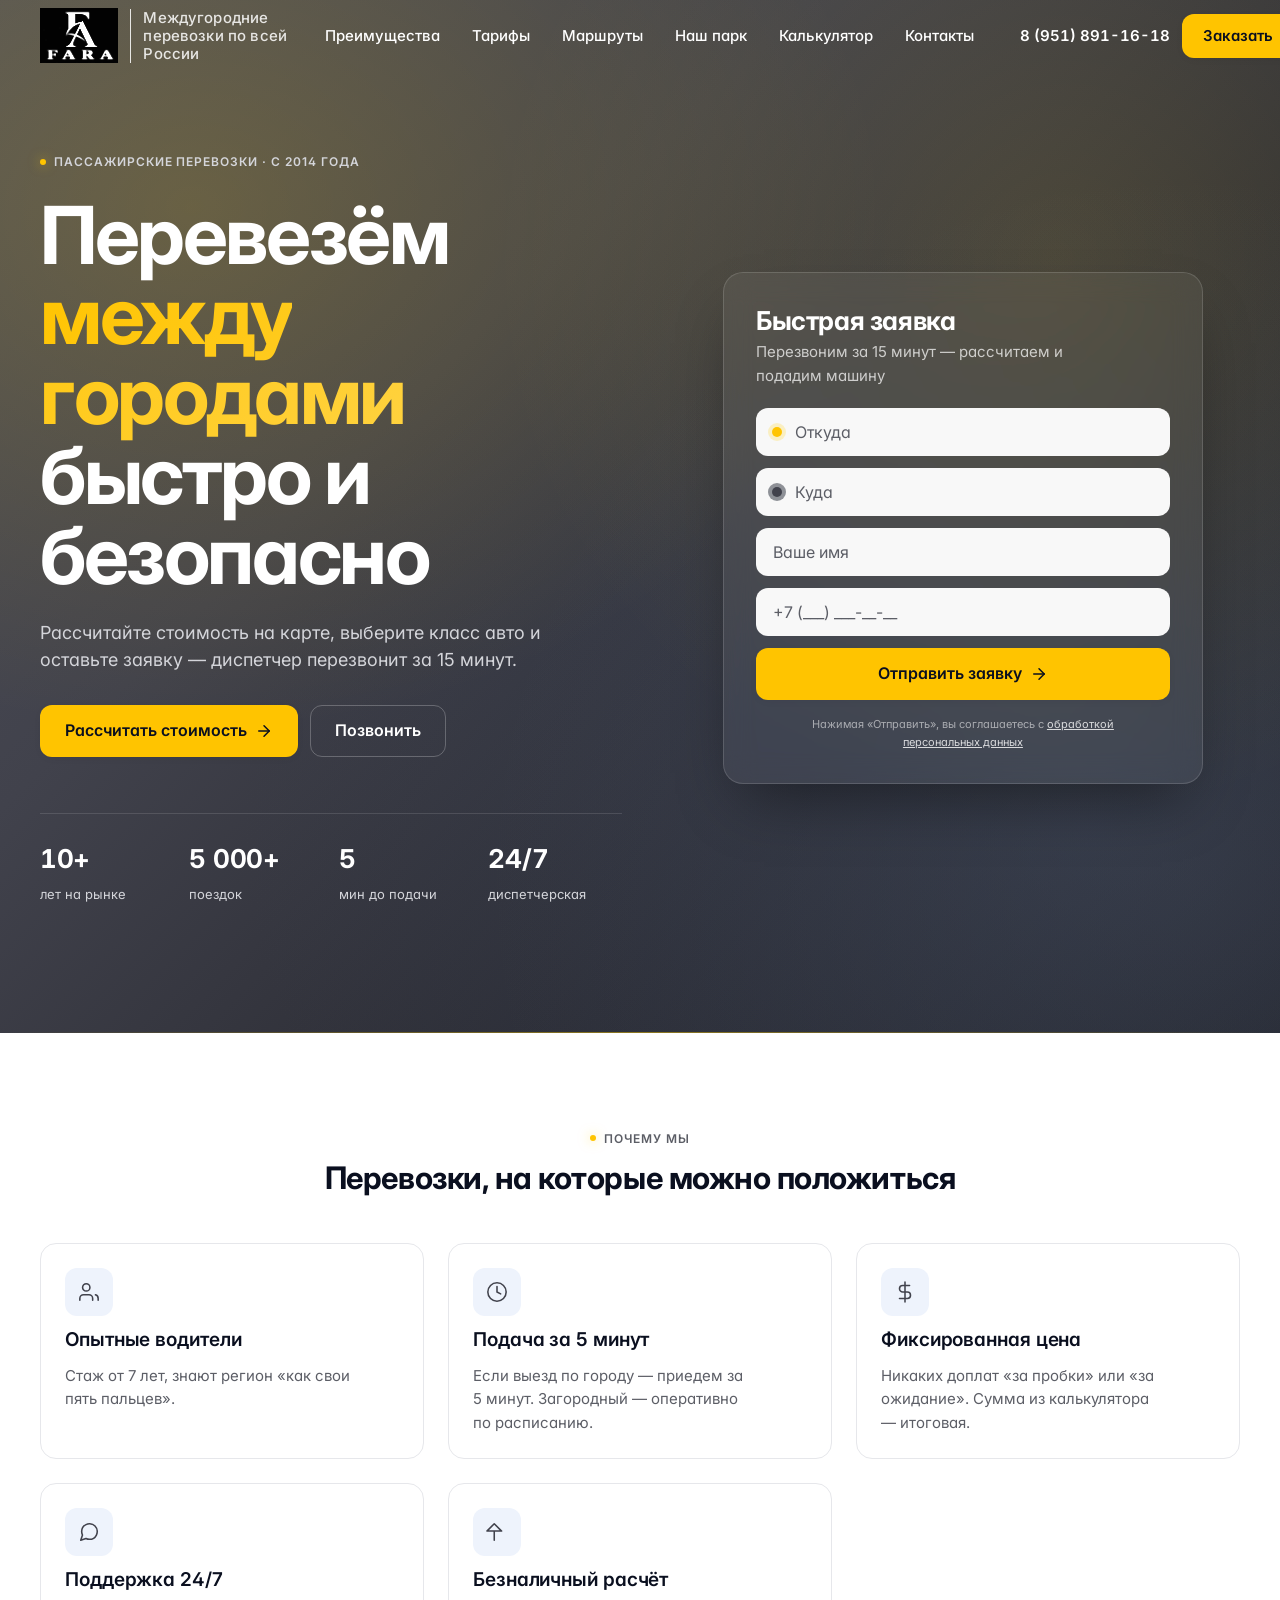
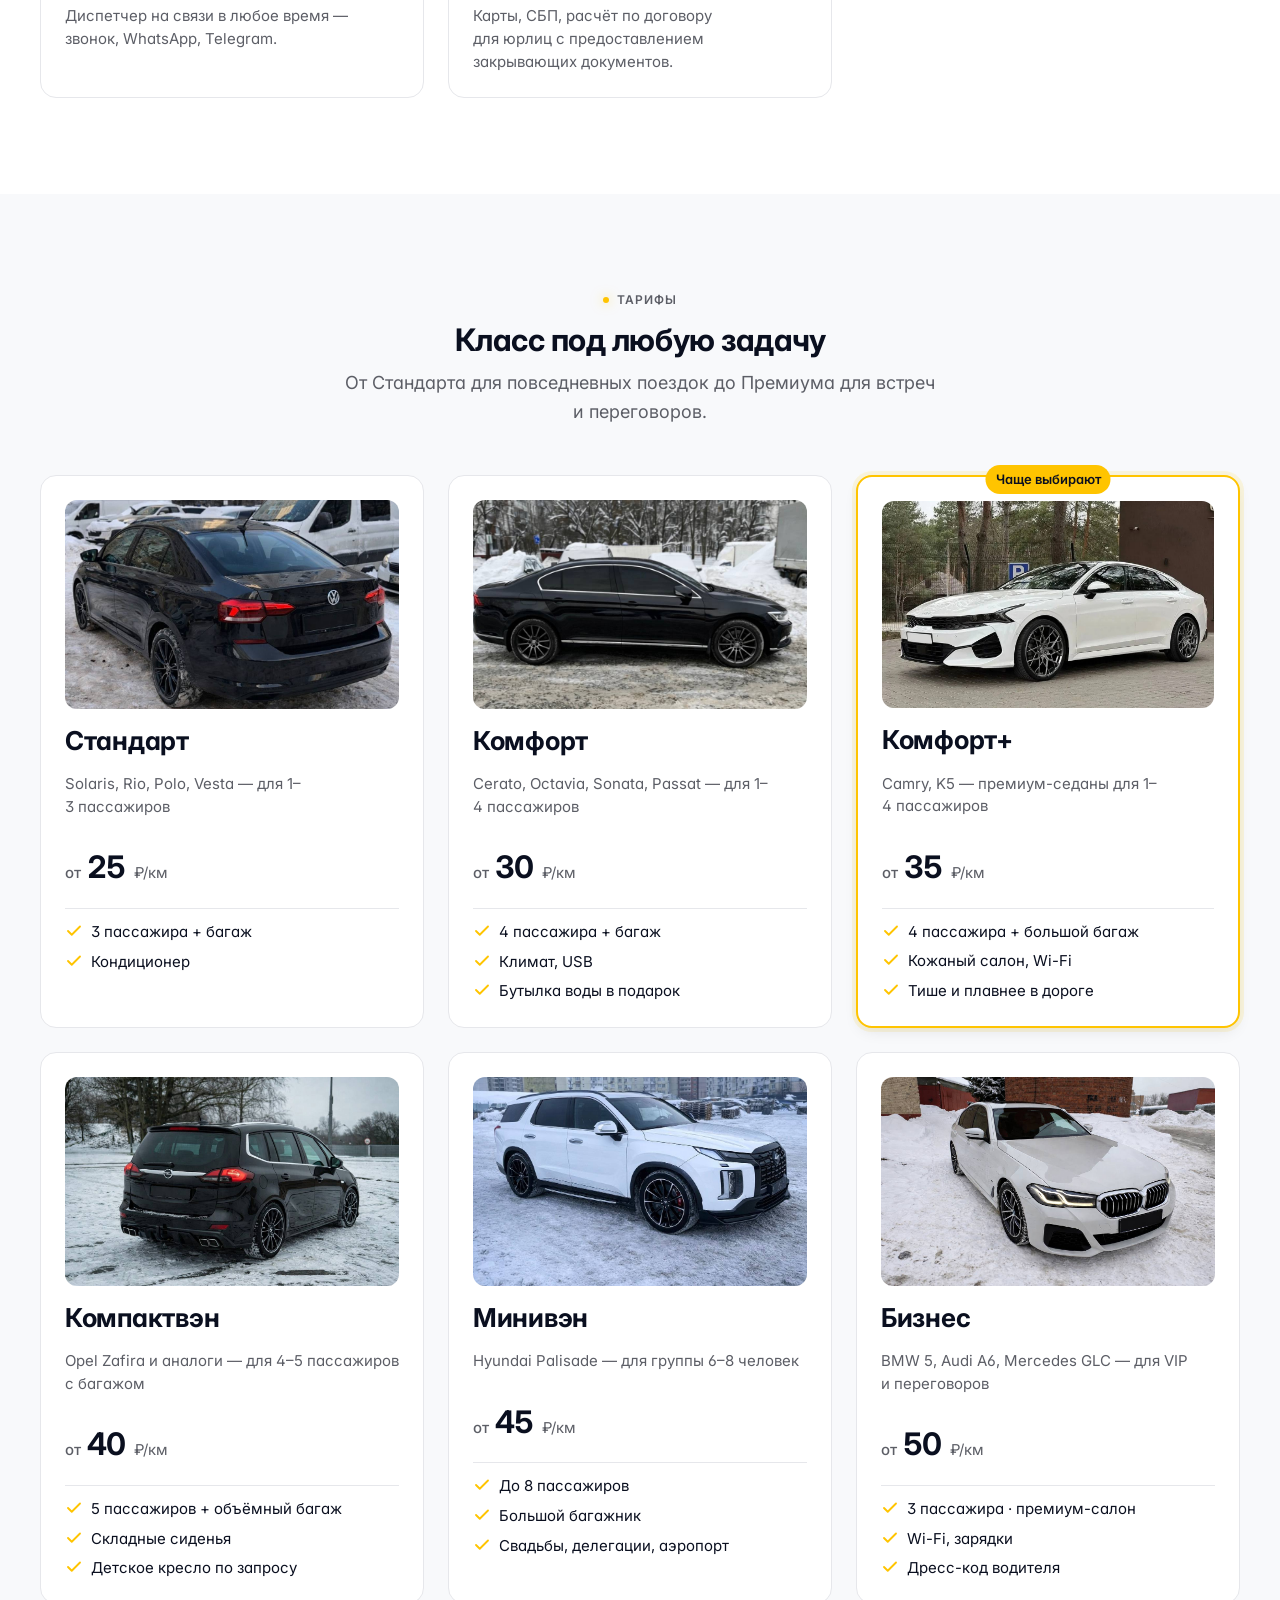
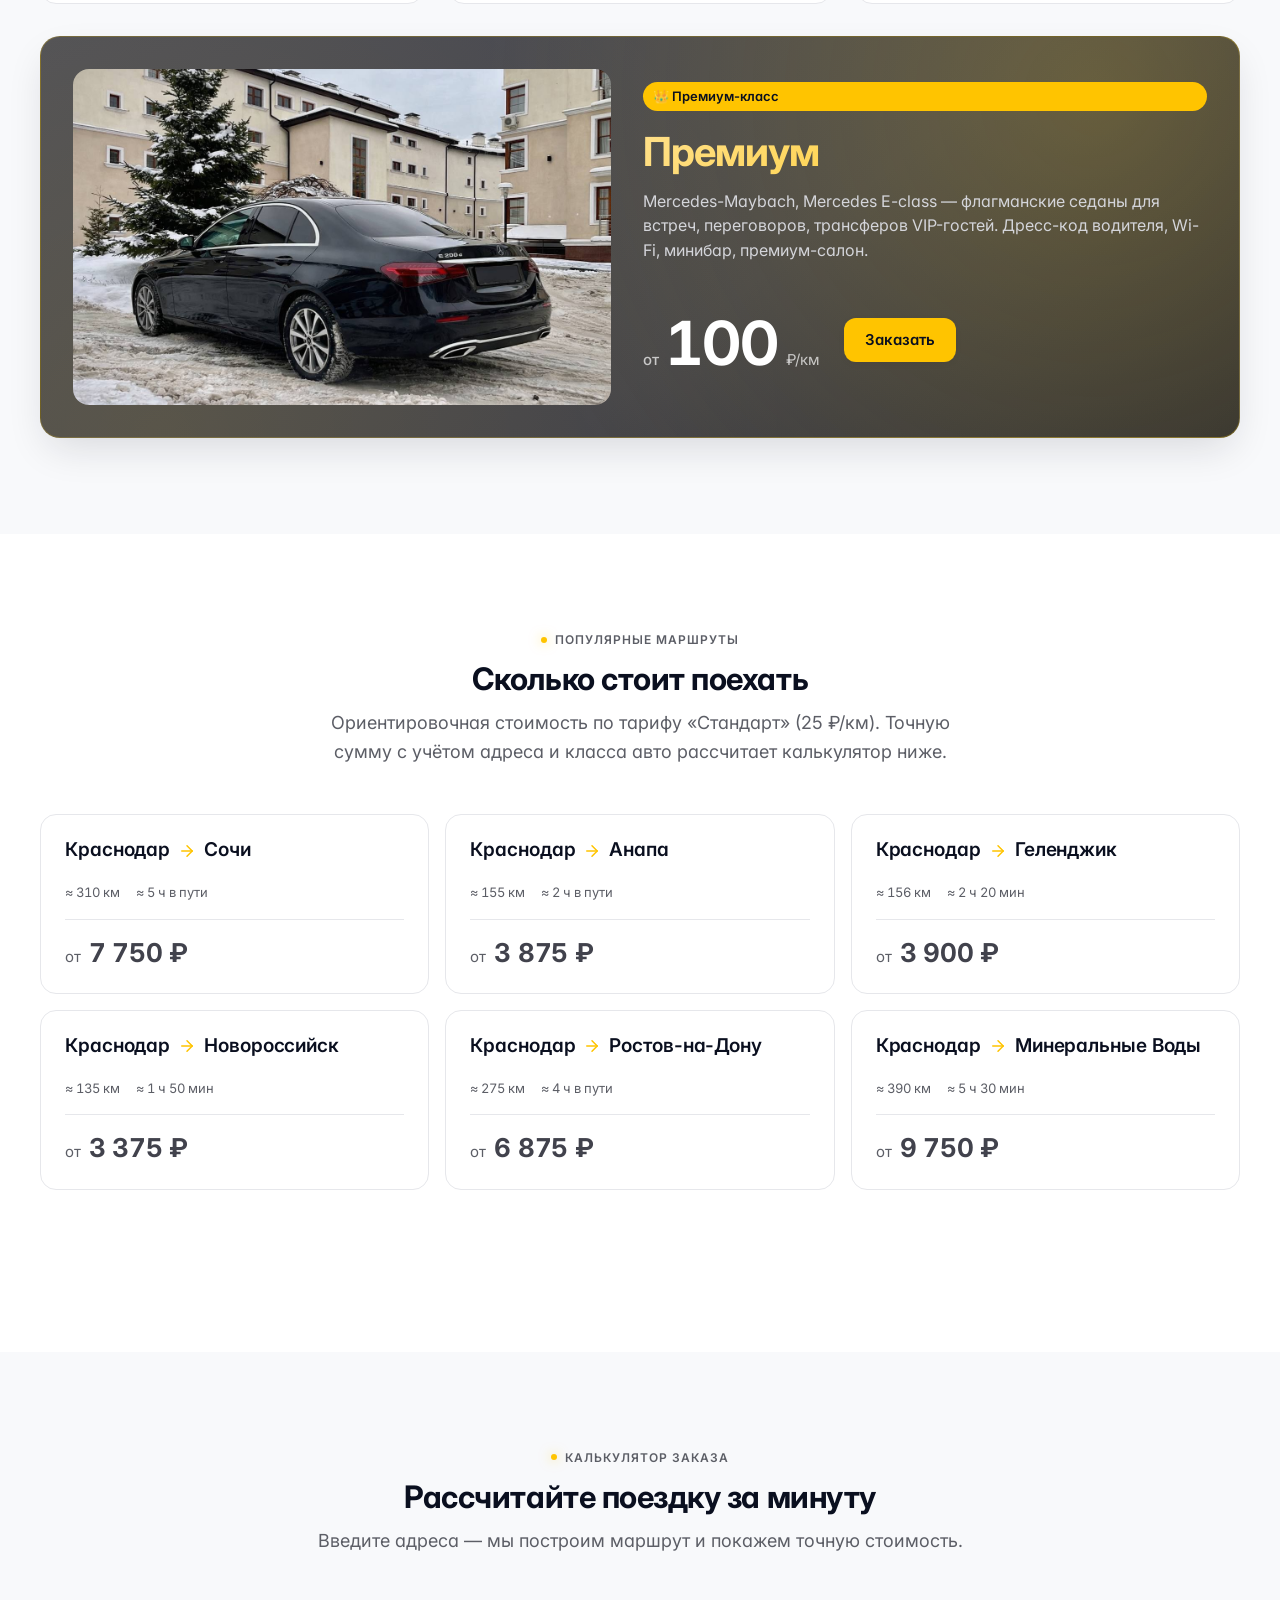
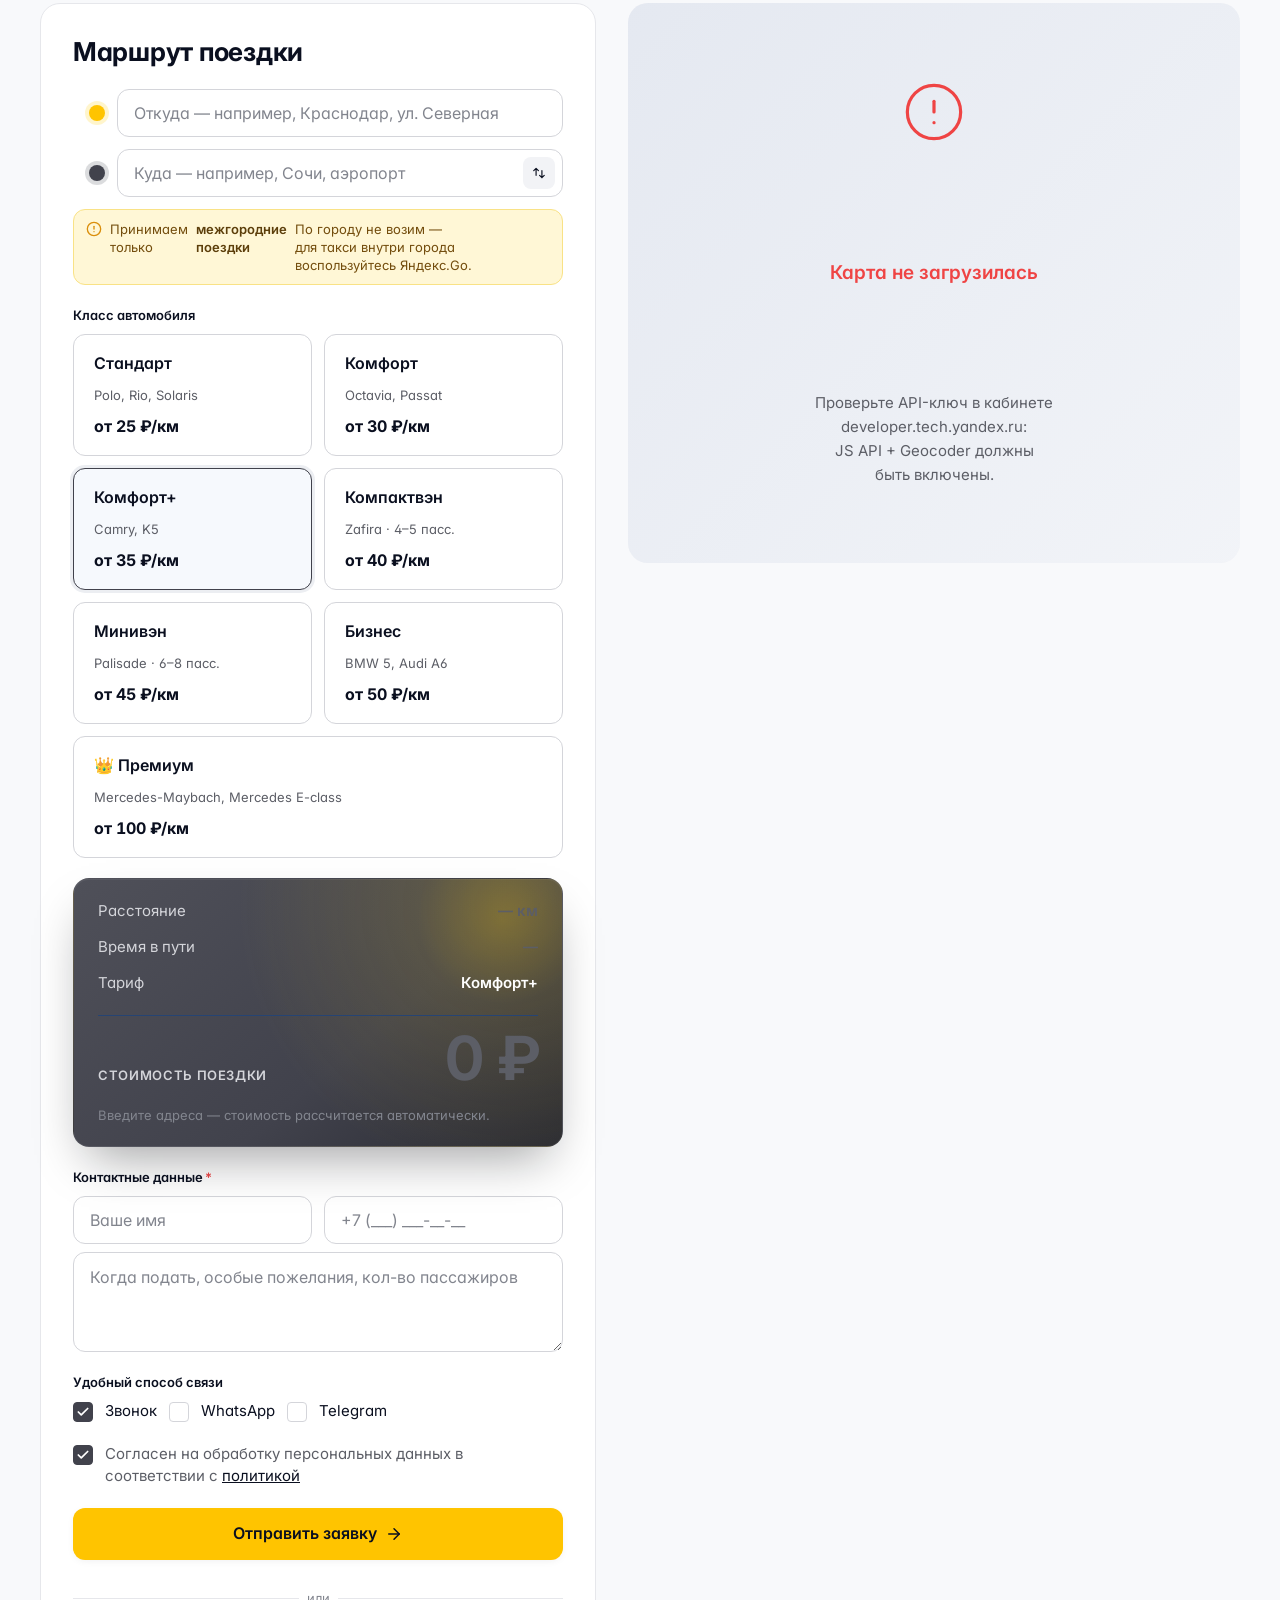
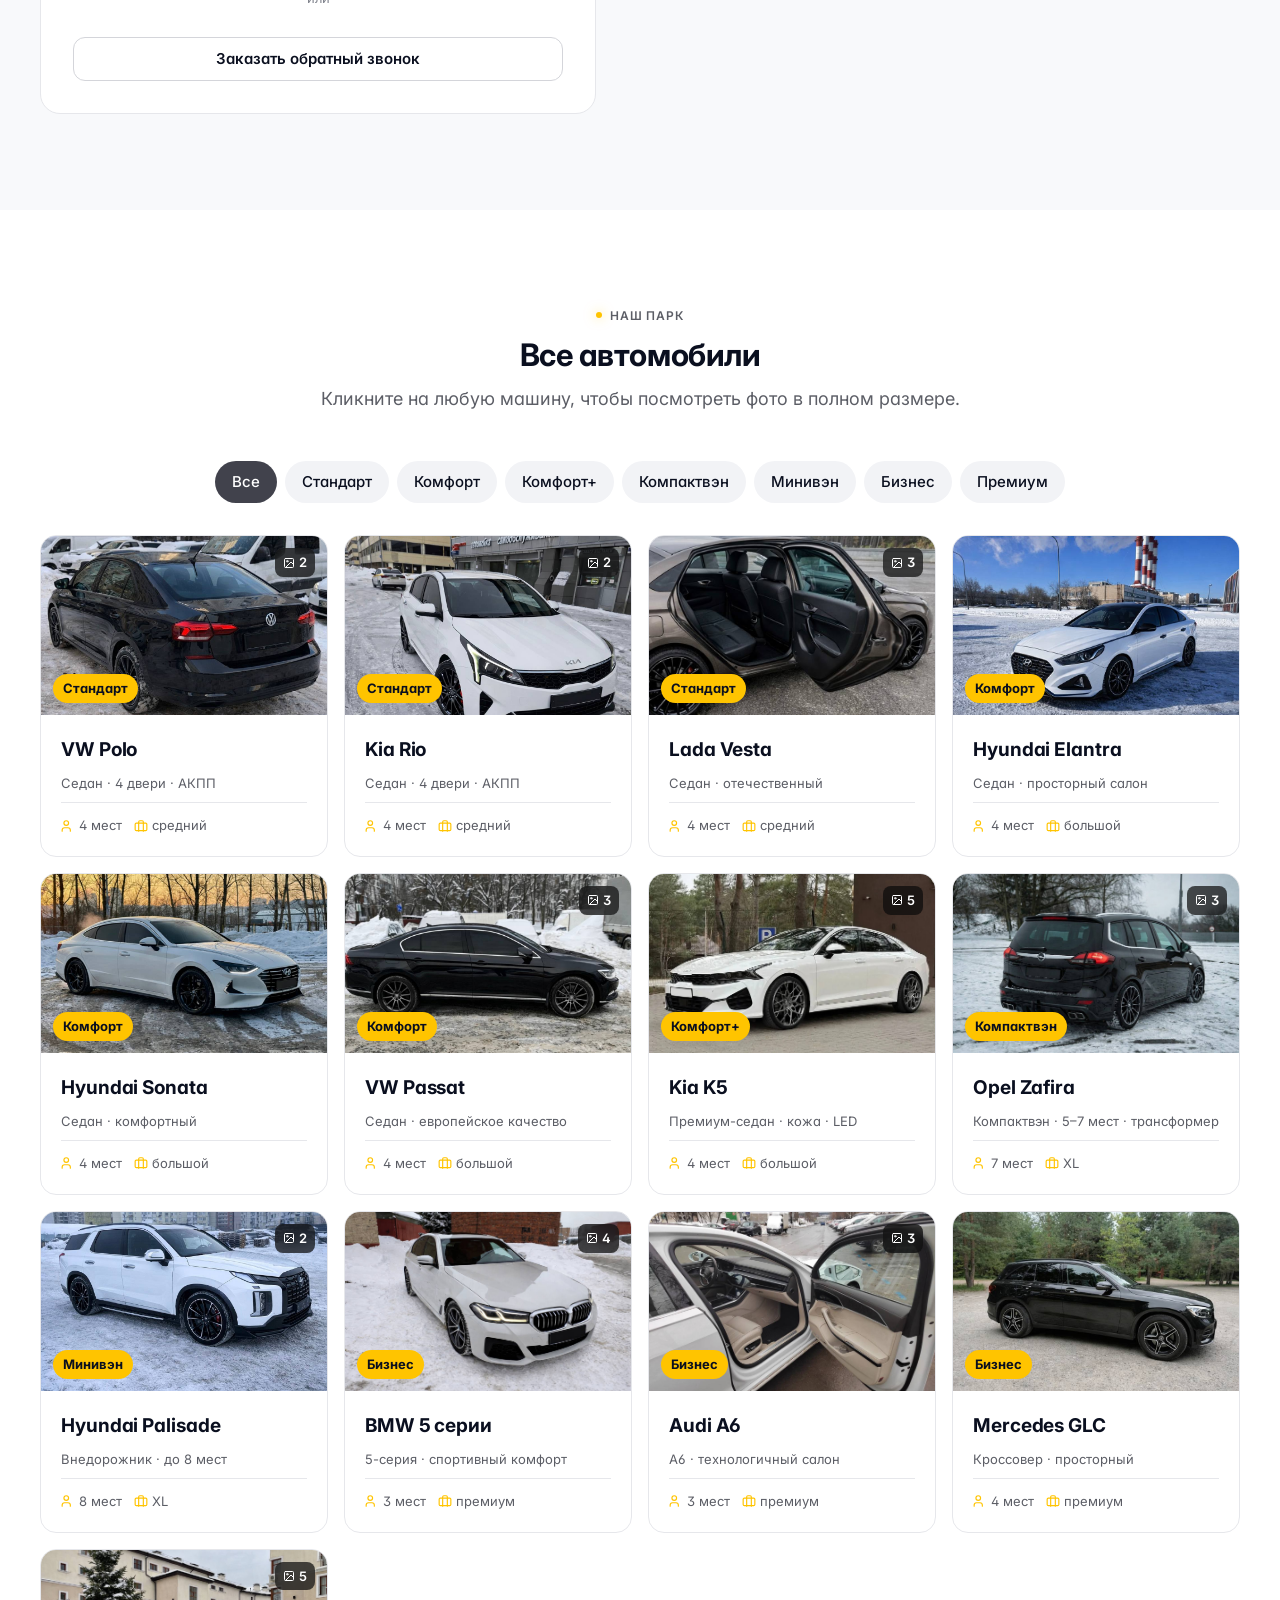
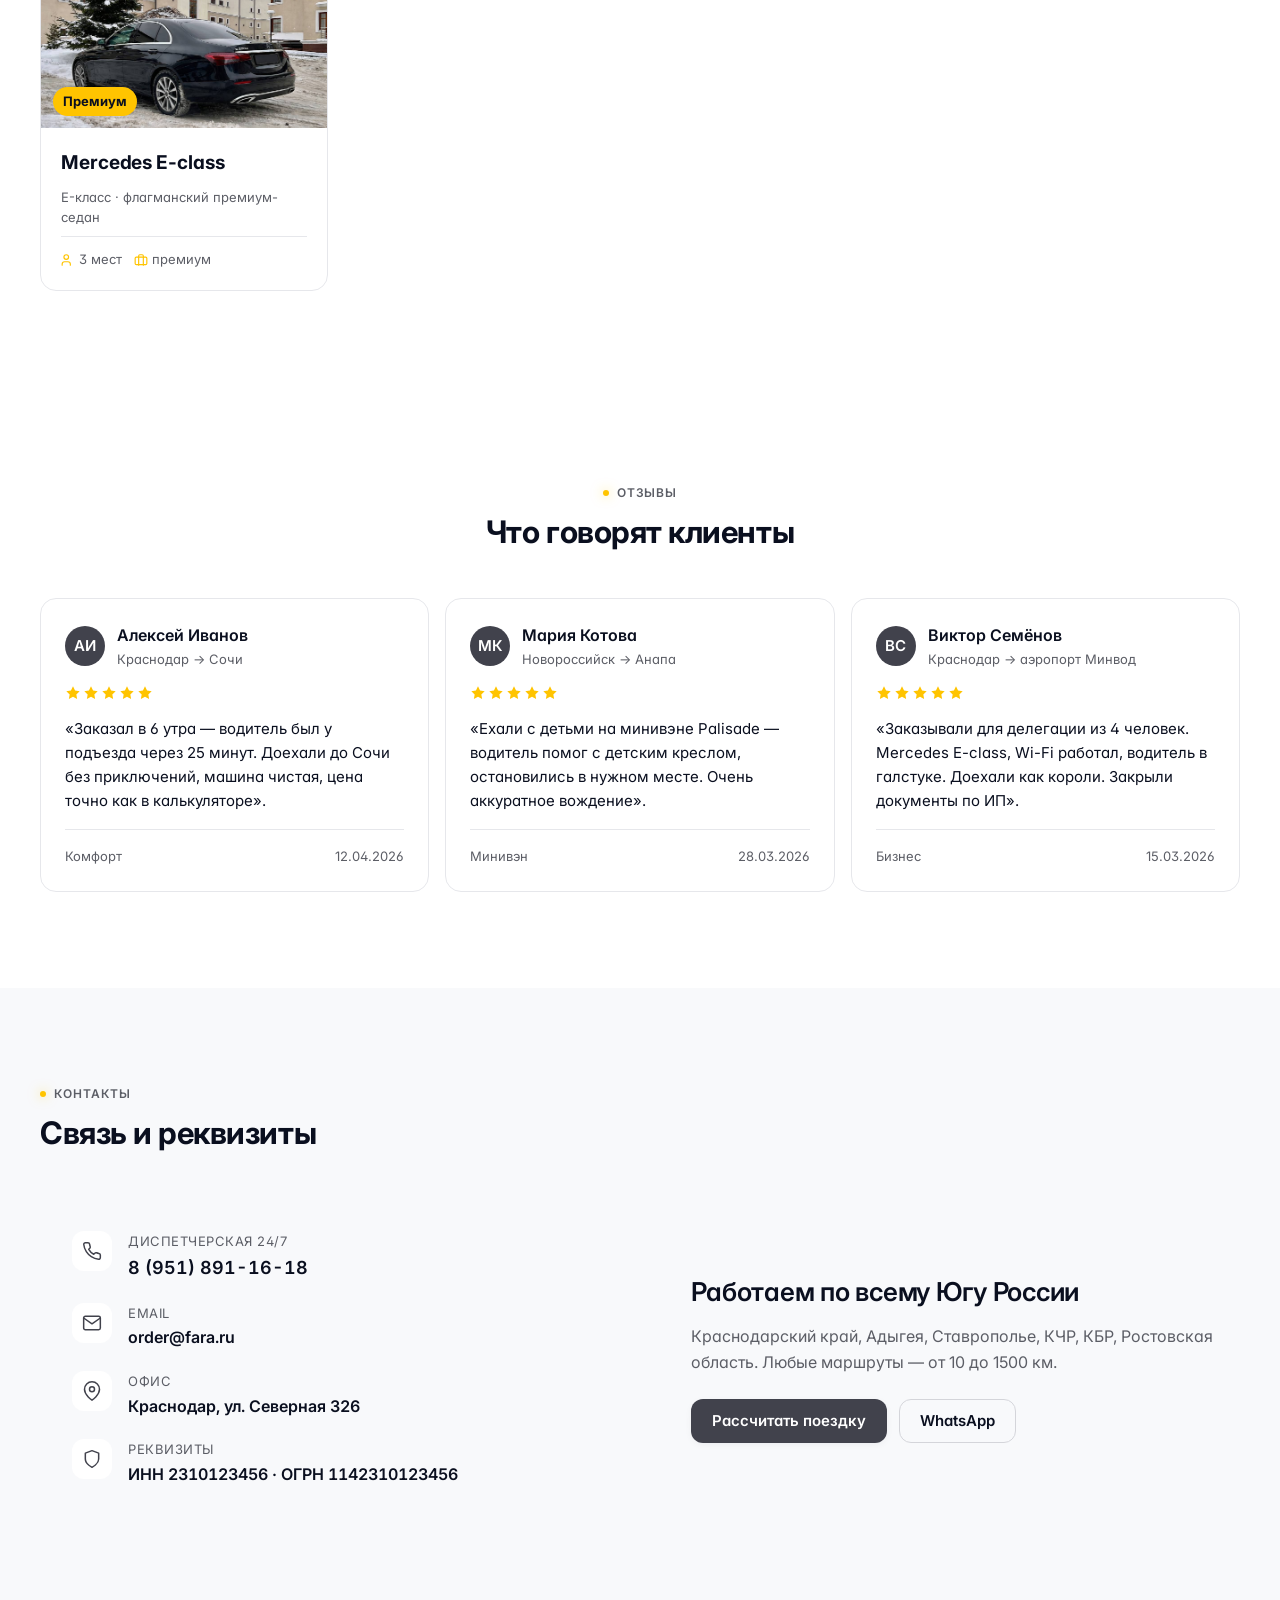
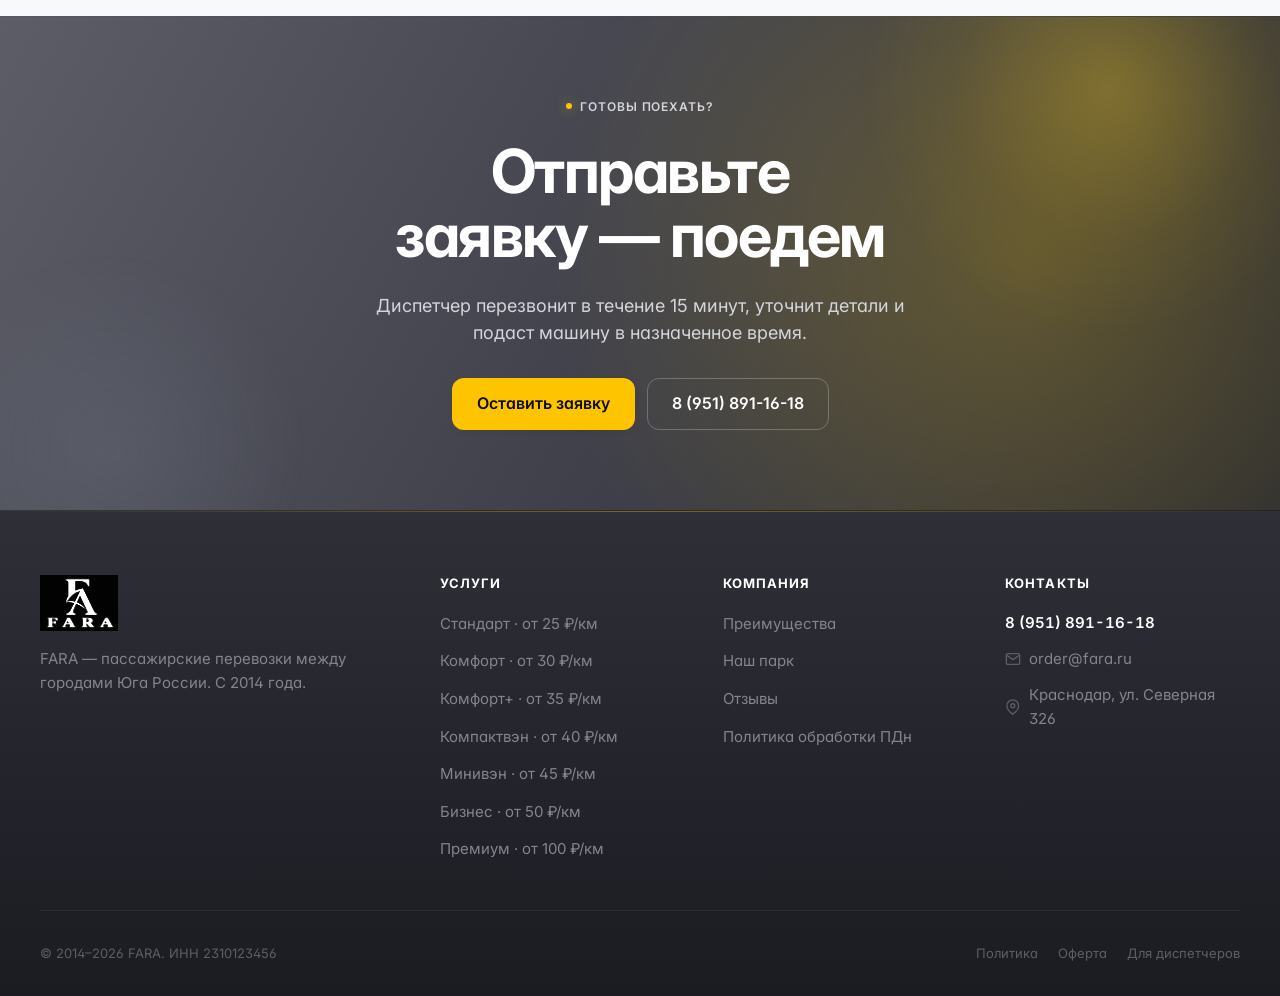
==== commit fc09e2ea: "Премиум-редизайн + мини-форма в Hero + межгородняя логика Frontend: - Бренд-цвет: navy → графит #414" ====
--- a/frontend/index.html
+++ b/frontend/index.html
@@ -3,9 +3,9 @@
 <head>
   <meta charset="UTF-8">
   <meta name="viewport" content="width=device-width, initial-scale=1">
-  <meta name="theme-color" content="#0F2C56">
+  <meta name="theme-color" content="#41424C">
   <title>FARA — пассажирские перевозки между городами</title>
-  <meta name="description" content="FARA — лицензированные пассажирские перевозки. Рассчитайте стоимость на карте, выберите класс авто и оставьте заявку за минуту.">
+  <meta name="description" content="FARA — пассажирские перевозки между городами. Рассчитайте стоимость на карте, выберите класс авто и оставьте заявку за минуту.">
 
   <link rel="icon" type="image/jpeg" href="assets/logo.jpg">
   <link rel="preconnect" href="https://fonts.googleapis.com">
@@ -27,9 +27,12 @@
   <!-- ====== HEADER ====== -->
   <header class="site-header site-header--on-dark">
     <div class="container site-header__inner">
-      <a class="logo" href="/" aria-label="FARA — на главную">
-        <img src="assets/logo.jpg" alt="FARA">
-      </a>
+      <div class="site-header__brand">
+        <a class="logo" href="/" aria-label="FARA — на главную">
+          <img src="assets/logo.jpg" alt="FARA">
+        </a>
+        <span class="site-header__tagline">Междугородние<br>перевозки по всей<br>России</span>
+      </div>
 
       <nav class="site-nav" aria-label="Главная навигация">
         <a class="nav-link" href="#advantages">Преимущества</a>
@@ -84,7 +87,7 @@
     <section class="hero" data-reveal>
       <div class="container hero__inner">
         <div class="hero__content">
-          <span class="eyebrow eyebrow--light">Лицензированные перевозки · с 2014 года</span>
+          <span class="eyebrow eyebrow--light">Пассажирские перевозки · с 2014 года</span>
           <h1 class="hero__headline">
             Перевезём <em>между городами</em><br>
             быстро и безопасно
@@ -110,8 +113,8 @@
               <span class="hero__trust-label">поездок</span>
             </div>
             <div class="hero__trust-item">
-              <span class="hero__trust-value" data-count="15">0</span>
-              <span class="hero__trust-label">мин до перезвона</span>
+              <span class="hero__trust-value" data-count="5">0</span>
+              <span class="hero__trust-label">мин до подачи</span>
             </div>
             <div class="hero__trust-item">
               <span class="hero__trust-value" data-count="24" data-count-suffix="/7">0</span>
@@ -120,40 +123,44 @@
           </div>
         </div>
 
-        <div class="hero__visual" aria-hidden="true">
-          <svg viewBox="0 0 400 400" style="filter: drop-shadow(0 0 30px hsl(48 100% 50% / 0.2));">
-            <defs>
-              <pattern id="hero-grid" width="40" height="40" patternUnits="userSpaceOnUse">
-                <path d="M 40 0 L 0 0 0 40" fill="none" stroke="hsl(217 60% 30%)" stroke-width="0.5" opacity="0.4"/>
-              </pattern>
-            </defs>
-            <rect width="400" height="400" fill="url(#hero-grid)"/>
-            <path d="M 60 320 Q 130 200, 200 240 T 350 80"
-                  fill="none" stroke="#FFC400" stroke-width="3"
-                  stroke-linecap="round" stroke-dasharray="6 6"
-                  style="animation: dashMove 30s linear infinite;"/>
-            <circle cx="60"  cy="320" r="10" fill="#FFC400"/>
-            <circle cx="60"  cy="320" r="20" fill="none" stroke="#FFC400" stroke-width="1" opacity="0.4">
-              <animate attributeName="r" values="10;28;10" dur="2.5s" repeatCount="indefinite"/>
-              <animate attributeName="opacity" values="0.6;0;0.6" dur="2.5s" repeatCount="indefinite"/>
-            </circle>
-            <circle cx="350" cy="80"  r="10" fill="#FFC400"/>
-            <circle cx="350" cy="80"  r="20" fill="none" stroke="#FFC400" stroke-width="1" opacity="0.4">
-              <animate attributeName="r" values="10;28;10" dur="2.5s" begin="1.25s" repeatCount="indefinite"/>
-              <animate attributeName="opacity" values="0.6;0;0.6" dur="2.5s" begin="1.25s" repeatCount="indefinite"/>
-            </circle>
-            <g transform="translate(170, 200)" fill="#FFFFFF">
-              <rect x="-30" y="-12" width="60" height="14" rx="3"/>
-              <path d="M -20 -12 L -16 -22 L 16 -22 L 20 -12 Z"/>
-              <circle cx="-18" cy="6" r="6" fill="#0F2C56"/>
-              <circle cx="-18" cy="6" r="3" fill="#FFFFFF"/>
-              <circle cx="18"  cy="6" r="6" fill="#0F2C56"/>
-              <circle cx="18"  cy="6" r="3" fill="#FFFFFF"/>
-            </g>
-            <text x="60"  y="345" fill="#FFFFFF" font-size="11" font-weight="600" font-family="Inter" text-anchor="middle">A</text>
-            <text x="350" y="105" fill="#FFFFFF" font-size="11" font-weight="600" font-family="Inter" text-anchor="middle">B</text>
-          </svg>
-        </div>
+        <aside class="hero__form-card" aria-labelledby="hero-form-title">
+          <h2 id="hero-form-title" class="hero__form-title">Быстрая заявка</h2>
+          <p class="hero__form-sub">Перезвоним за 15 минут — рассчитаем и подадим машину</p>
+
+          <form class="hero__form" data-hero-form novalidate>
+            <div class="hero__form-row">
+              <span class="hero__form-pin hero__form-pin--from"></span>
+              <input class="input" type="text" name="from" placeholder="Откуда" required autocomplete="off">
+            </div>
+            <div class="hero__form-row">
+              <span class="hero__form-pin hero__form-pin--to"></span>
+              <input class="input" type="text" name="to" placeholder="Куда" required autocomplete="off">
+            </div>
+            <input class="input" type="text" name="name" placeholder="Ваше имя" required autocomplete="name">
+            <input class="input" type="tel" name="phone" placeholder="+7 (___) ___-__-__" required autocomplete="tel">
+
+            <div class="hero__form-error" data-hero-error hidden></div>
+
+            <button class="btn btn--primary btn--lg btn--block" type="submit" data-hero-submit>
+              Отправить заявку
+              <svg class="icon" viewBox="0 0 24 24" fill="none" stroke="currentColor" stroke-width="2" stroke-linecap="round" stroke-linejoin="round"><line x1="5" y1="12" x2="19" y2="12"/><polyline points="12 5 19 12 12 19"/></svg>
+            </button>
+
+            <p class="hero__form-note">
+              Нажимая «Отправить», вы соглашаетесь с <a href="/privacy">обработкой персональных данных</a>
+            </p>
+          </form>
+
+          <div class="hero__form-success" data-hero-success hidden>
+            <div class="calc-success__icon">
+              <svg class="icon" viewBox="0 0 24 24" fill="none" stroke="currentColor" stroke-width="2.5" stroke-linecap="round" stroke-linejoin="round"><polyline points="20 6 9 17 4 12"/></svg>
+            </div>
+            <h3 class="hero__form-title" style="margin-top:12px;">Заявка принята</h3>
+            <p class="hero__form-sub">Номер заявки: <span data-hero-id>—</span></p>
+            <p class="hero__form-sub">Диспетчер перезвонит в течение 15 минут.</p>
+            <button class="btn btn--ghost-light" type="button" data-hero-reset style="margin-top:16px;">Создать ещё одну</button>
+          </div>
+        </aside>
       </div>
     </section>
 
@@ -168,24 +175,17 @@
         <div class="grid grid--3" data-reveal-stagger>
           <div class="adv-card">
             <div class="adv-card__icon">
-              <svg class="icon" viewBox="0 0 24 24" fill="none" stroke="currentColor" stroke-width="1.7" stroke-linecap="round" stroke-linejoin="round"><path d="M12 22s8-4 8-10V5l-8-3-8 3v7c0 6 8 10 8 10z"/></svg>
-            </div>
-            <h3 class="adv-card__title">Лицензия и страховка</h3>
-            <p class="adv-card__desc">Официальная лицензия на пассажирские перевозки. Каждая поездка застрахована на 2 млн ₽.</p>
-          </div>
-          <div class="adv-card">
-            <div class="adv-card__icon">
               <svg class="icon" viewBox="0 0 24 24" fill="none" stroke="currentColor" stroke-width="1.7" stroke-linecap="round" stroke-linejoin="round"><path d="M16 21v-2a4 4 0 0 0-4-4H6a4 4 0 0 0-4 4v2"/><circle cx="9" cy="7" r="4"/><path d="M22 21v-2a4 4 0 0 0-3-3.87"/></svg>
             </div>
             <h3 class="adv-card__title">Опытные водители</h3>
-            <p class="adv-card__desc">Стаж от 7 лет, медосмотр перед каждым рейсом, знают регион «как свои пять пальцев».</p>
+            <p class="adv-card__desc">Стаж от 7 лет, знают регион «как свои пять пальцев».</p>
           </div>
           <div class="adv-card">
             <div class="adv-card__icon">
               <svg class="icon" viewBox="0 0 24 24" fill="none" stroke="currentColor" stroke-width="1.7" stroke-linecap="round" stroke-linejoin="round"><circle cx="12" cy="12" r="10"/><polyline points="12 6 12 12 16 14"/></svg>
             </div>
-            <h3 class="adv-card__title">Подача за 30 минут</h3>
-            <p class="adv-card__desc">Если выезд по городу — приедем за 30 минут. Загородный — оперативно по расписанию.</p>
+            <h3 class="adv-card__title">Подача за 5 минут</h3>
+            <p class="adv-card__desc">Если выезд по городу — приедем за 5 минут. Загородный — оперативно по расписанию.</p>
           </div>
           <div class="adv-card">
             <div class="adv-card__icon">
@@ -520,32 +520,6 @@
       </div>
     </section>
 
-    <!-- FLEET / НАШ ПАРК -->
-    <section class="section" id="fleet">
-      <div class="container">
-        <div class="section-head section-head--center" data-reveal>
-          <span class="eyebrow">Наш парк</span>
-          <h2 class="section-head__title">Все автомобили</h2>
-          <p class="section-head__lead">Кликните на любую машину, чтобы посмотреть фото в полном размере.</p>
-        </div>
-
-        <div class="fleet-filters" data-reveal>
-          <button class="fleet-filter" aria-pressed="true" data-fleet-filter="all">Все</button>
-          <button class="fleet-filter" aria-pressed="false" data-fleet-filter="standard">Стандарт</button>
-          <button class="fleet-filter" aria-pressed="false" data-fleet-filter="comfort">Комфорт</button>
-          <button class="fleet-filter" aria-pressed="false" data-fleet-filter="comfort_plus">Комфорт+</button>
-          <button class="fleet-filter" aria-pressed="false" data-fleet-filter="compact_van">Компактвэн</button>
-          <button class="fleet-filter" aria-pressed="false" data-fleet-filter="minivan">Минивэн</button>
-          <button class="fleet-filter" aria-pressed="false" data-fleet-filter="business">Бизнес</button>
-          <button class="fleet-filter" aria-pressed="false" data-fleet-filter="premium">Премиум</button>
-        </div>
-
-        <div class="fleet-grid" data-fleet-grid data-reveal-stagger>
-          <!-- Карточки рендерятся из JS на основе FLEET data -->
-        </div>
-      </div>
-    </section>
-
     <!-- CALCULATOR -->
     <section class="section section--mute calc-section" id="calculator">
       <div class="container">
@@ -577,47 +551,52 @@
               </div>
             </div>
 
+            <p class="calc__notice">
+              <svg width="16" height="16" viewBox="0 0 24 24" fill="none" stroke="currentColor" stroke-width="2" stroke-linecap="round" stroke-linejoin="round"><circle cx="12" cy="12" r="10"/><line x1="12" y1="8" x2="12" y2="12"/><line x1="12" y1="16" x2="12.01" y2="16"/></svg>
+              Принимаем только <b>межгородние поездки</b> По городу не возим — для такси внутри города воспользуйтесь Яндекс.Go.
+            </p>
+
             <div class="field">
               <label class="field__label">Класс автомобиля</label>
               <div class="calc__tariffs">
                 <label class="radio-card">
-                  <input type="radio" name="tariff" value="standard" data-tariff-radio data-rate="25">
+                  <input type="radio" name="tariff" value="standard" data-tariff-radio data-rate="32" data-display-rate="25">
                   <span class="radio-card__title">Стандарт</span>
                   <span class="radio-card__desc">Polo, Rio, Solaris</span>
                   <span class="radio-card__price">от 25 ₽/км</span>
                 </label>
                 <label class="radio-card">
-                  <input type="radio" name="tariff" value="comfort" data-tariff-radio data-rate="30">
+                  <input type="radio" name="tariff" value="comfort" data-tariff-radio data-rate="35" data-display-rate="30">
                   <span class="radio-card__title">Комфорт</span>
                   <span class="radio-card__desc">Octavia, Passat</span>
                   <span class="radio-card__price">от 30 ₽/км</span>
                 </label>
                 <label class="radio-card is-selected">
-                  <input type="radio" name="tariff" value="comfort_plus" data-tariff-radio data-rate="35" checked>
+                  <input type="radio" name="tariff" value="comfort_plus" data-tariff-radio data-rate="40" data-display-rate="35" checked>
                   <span class="radio-card__title">Комфорт+</span>
                   <span class="radio-card__desc">Camry, K5</span>
                   <span class="radio-card__price">от 35 ₽/км</span>
                 </label>
                 <label class="radio-card">
-                  <input type="radio" name="tariff" value="compact_van" data-tariff-radio data-rate="40">
+                  <input type="radio" name="tariff" value="compact_van" data-tariff-radio data-rate="45" data-display-rate="40">
                   <span class="radio-card__title">Компактвэн</span>
                   <span class="radio-card__desc">Zafira · 4–5 пасс.</span>
                   <span class="radio-card__price">от 40 ₽/км</span>
                 </label>
                 <label class="radio-card">
-                  <input type="radio" name="tariff" value="minivan" data-tariff-radio data-rate="45">
+                  <input type="radio" name="tariff" value="minivan" data-tariff-radio data-rate="50" data-display-rate="45">
                   <span class="radio-card__title">Минивэн</span>
                   <span class="radio-card__desc">Palisade · 6–8 пасс.</span>
                   <span class="radio-card__price">от 45 ₽/км</span>
                 </label>
                 <label class="radio-card">
-                  <input type="radio" name="tariff" value="business" data-tariff-radio data-rate="50">
+                  <input type="radio" name="tariff" value="business" data-tariff-radio data-rate="55" data-display-rate="50">
                   <span class="radio-card__title">Бизнес</span>
                   <span class="radio-card__desc">BMW 5, Audi A6</span>
                   <span class="radio-card__price">от 50 ₽/км</span>
                 </label>
                 <label class="radio-card" style="grid-column: span 2;">
-                  <input type="radio" name="tariff" value="premium" data-tariff-radio data-rate="100">
+                  <input type="radio" name="tariff" value="premium" data-tariff-radio data-rate="100" data-display-rate="100">
                   <span class="radio-card__title">👑 Премиум</span>
                   <span class="radio-card__desc">Mercedes-Maybach, Mercedes E-class</span>
                   <span class="radio-card__price">от 100 ₽/км</span>
@@ -727,6 +706,32 @@
       </div>
     </section>
 
+    <!-- FLEET / НАШ ПАРК -->
+    <section class="section" id="fleet">
+      <div class="container">
+        <div class="section-head section-head--center" data-reveal>
+          <span class="eyebrow">Наш парк</span>
+          <h2 class="section-head__title">Все автомобили</h2>
+          <p class="section-head__lead">Кликните на любую машину, чтобы посмотреть фото в полном размере.</p>
+        </div>
+
+        <div class="fleet-filters" data-reveal>
+          <button class="fleet-filter" aria-pressed="true" data-fleet-filter="all">Все</button>
+          <button class="fleet-filter" aria-pressed="false" data-fleet-filter="standard">Стандарт</button>
+          <button class="fleet-filter" aria-pressed="false" data-fleet-filter="comfort">Комфорт</button>
+          <button class="fleet-filter" aria-pressed="false" data-fleet-filter="comfort_plus">Комфорт+</button>
+          <button class="fleet-filter" aria-pressed="false" data-fleet-filter="compact_van">Компактвэн</button>
+          <button class="fleet-filter" aria-pressed="false" data-fleet-filter="minivan">Минивэн</button>
+          <button class="fleet-filter" aria-pressed="false" data-fleet-filter="business">Бизнес</button>
+          <button class="fleet-filter" aria-pressed="false" data-fleet-filter="premium">Премиум</button>
+        </div>
+
+        <div class="fleet-grid" data-fleet-grid data-reveal-stagger>
+          <!-- Карточки рендерятся из JS на основе FLEET data -->
+        </div>
+      </div>
+    </section>
+
     <!-- REVIEWS -->
     <section class="section" id="reviews">
       <div class="container">
@@ -889,7 +894,7 @@
       <div class="site-footer__top">
         <div class="site-footer__brand">
           <span class="logo"><img src="assets/logo.jpg" alt="FARA"></span>
-          <p class="site-footer__brand-text">FARA — лицензированные пассажирские перевозки между городами Юга России. С 2014 года.</p>
+          <p class="site-footer__brand-text">FARA — пассажирские перевозки между городами Юга России. С 2014 года.</p>
         </div>
 
         <div>
@@ -951,6 +956,30 @@
       Позвонить
     </a>
     <a class="sticky-cta__btn sticky-cta__btn--cta" href="#calculator">Заказать</a>
+  </div>
+
+  <!-- City warning modal -->
+  <div class="modal" data-city-modal hidden role="dialog" aria-label="Только межгородние поездки">
+    <div class="modal__scrim" data-city-modal-close></div>
+    <div class="modal__content">
+      <button class="btn-icon" data-city-modal-close style="position: absolute; top: 16px; right: 16px;" aria-label="Закрыть">
+        <svg class="icon" viewBox="0 0 24 24" fill="none" stroke="currentColor" stroke-width="2" stroke-linecap="round" stroke-linejoin="round"><line x1="18" y1="6" x2="6" y2="18"/><line x1="6" y1="6" x2="18" y2="18"/></svg>
+      </button>
+      <div style="text-align:center;">
+        <div style="width:64px;height:64px;margin:0 auto var(--s-4);background:hsl(0 70% 50% / 0.12);color:var(--c-danger);border-radius:50%;display:grid;place-items:center;">
+          <svg width="32" height="32" viewBox="0 0 24 24" fill="none" stroke="currentColor" stroke-width="2" stroke-linecap="round" stroke-linejoin="round"><circle cx="12" cy="12" r="10"/><line x1="12" y1="8" x2="12" y2="12"/><line x1="12" y1="16" x2="12.01" y2="16"/></svg>
+        </div>
+        <h3 class="t-h3">Только межгородние поездки</h3>
+        <p class="t-muted" style="margin-top: 12px;">
+          Адреса отправления и назначения находятся <b>в одном городе</b>.
+          Мы возим только между городами — внутригородские заказы не выполняем.
+        </p>
+        <p class="t-muted" style="margin-top: 8px;">
+          Для поездок по городу удобнее воспользоваться сервисами такси (Яндекс.Go и т.п.).
+        </p>
+        <button class="btn btn--primary btn--lg btn--block" type="button" data-city-modal-close style="margin-top: 24px;">Понятно</button>
+      </div>
+    </div>
   </div>
 
   <!-- Callback modal -->
--- a/frontend/css/tokens.css
+++ b/frontend/css/tokens.css
@@ -6,14 +6,29 @@
   /* ---- Бренд ---- */
   --c-white: #FFFFFF;
   --c-ink: #0A0F1F;
-  --c-navy-900: #0F2C56;     /* основной бренд-цвет */
-  --c-navy-800: #173B6F;
-  --c-navy-700: #1F4E8A;
-  --c-navy-600: #2A639E;
+  --c-navy-900: #41424C;     /* основной бренд-цвет (графит) */
+  --c-navy-800: #4F5059;
+  --c-navy-700: #5C5D67;
+  --c-navy-600: #6E707B;
+  --c-navy-deep: #2A2B33;    /* глубокая тень */
+  --c-navy-darker: #1B1C22;  /* почти чёрный */
   --c-amber-500: #FFC400;    /* акцент / CTA */
   --c-amber-400: #FFD23F;
   --c-amber-600: #D9A300;
   --c-amber-50: #FFFBE8;
+
+  /* ---- Премиум-градиенты ---- */
+  --grad-hero:
+    radial-gradient(ellipse at 15% 20%, hsl(48 100% 50% / 0.18) 0%, transparent 45%),
+    radial-gradient(ellipse at 85% 80%, hsl(220 20% 30% / 0.5) 0%, transparent 55%),
+    linear-gradient(135deg, #4F5059 0%, #41424C 35%, #2A2B33 70%, #1B1C22 100%);
+  --grad-cta:
+    radial-gradient(circle at 80% 50%, hsl(48 100% 50% / 0.22) 0%, transparent 45%),
+    linear-gradient(120deg, #5C5D67 0%, #41424C 50%, #2A2B33 100%);
+  --grad-footer:
+    linear-gradient(180deg, #2E2F37 0%, #1B1C22 100%);
+  --grad-brand-card:
+    linear-gradient(140deg, #4F5059 0%, #41424C 60%, #2A2B33 100%);
 
   /* ---- Графит ---- */
   --c-graphite-900: #141416;
@@ -104,7 +119,7 @@
   --shadow-lg: 0 16px 40px -8px hsl(220 30% 10% / 0.14);
   --shadow-xl: 0 32px 64px -16px hsl(220 30% 10% / 0.18);
   --shadow-glow-amber: 0 0 60px -10px hsl(48 100% 50% / 0.4);
-  --shadow-glow-navy:  0 0 60px -10px hsl(217 70% 20% / 0.5);
+  --shadow-glow-navy:  0 0 60px -10px hsl(220 12% 12% / 0.55);
 
   /* ---- Длительности ---- */
   --dur-instant: 100ms;
--- a/frontend/css/header.css
+++ b/frontend/css/header.css
@@ -45,14 +45,43 @@
   gap: 0;
   color: inherit;
   white-space: nowrap;
-  height: 38px;
+  height: 56px;
   flex-shrink: 0;
+  transition: height var(--dur-base) var(--ease-out-quart);
 }
 .logo img {
   height: 100%;
   width: auto;
   object-fit: contain;
 }
+.site-header.is-scrolled .logo,
+.site-header--solid .logo { height: 48px; }
+
+/* Brand group: логотип + тагляйн справа */
+.site-header__brand {
+  display: inline-flex;
+  align-items: center;
+  gap: var(--s-3);
+  min-width: 0;
+  flex-shrink: 0;
+}
+.site-header__tagline {
+  display: none;
+  padding-left: var(--s-3);
+  border-left: 1px solid currentColor;
+  font-size: 15px;
+  line-height: 1.2;
+  font-weight: var(--fw-medium);
+  letter-spacing: 0.01em;
+  opacity: 0.85;
+  white-space: nowrap;
+}
+@media (min-width: 1280px) {
+  .site-header__tagline { display: inline-block; }
+}
+.site-header.is-scrolled .site-header__tagline,
+.site-header--solid .site-header__tagline { font-size: 13px; opacity: 0.7; }
+.site-nav { flex-shrink: 0; }
 /* На тёмном фоне инвертируем чёрный лого в белый */
 .site-header--on-dark .logo img,
 .mobile-menu .logo img,
@@ -141,7 +170,7 @@
   position: fixed;
   inset: 0;
   z-index: var(--z-modal);
-  background: var(--c-navy-900);
+  background: var(--grad-brand-card);
   color: var(--c-white);
   display: flex;
   flex-direction: column;
@@ -157,7 +186,7 @@
   align-items: center;
   justify-content: space-between;
   padding-bottom: var(--s-6);
-  border-bottom: 1px solid hsl(217 60% 30%);
+  border-bottom: 1px solid hsl(220 12% 28%);
 }
 .mobile-menu__list {
   flex: 1;
@@ -172,7 +201,7 @@
   font-weight: var(--fw-semibold);
   letter-spacing: -0.02em;
   color: var(--c-white);
-  border-bottom: 1px solid hsl(217 60% 30%);
+  border-bottom: 1px solid hsl(220 12% 28%);
 }
 .mobile-menu__contacts {
   margin-top: var(--s-8);
--- a/frontend/css/footer.css
+++ b/frontend/css/footer.css
@@ -2,27 +2,31 @@
    Footer + final CTA
    ========================================================================== */
 .cta-final {
-  background: linear-gradient(160deg, var(--c-navy-900) 0%, var(--c-ink) 100%);
+  background: var(--grad-cta);
   color: var(--c-white);
   padding-block: var(--s-20);
   position: relative;
   overflow: hidden;
+  border-top: 1px solid hsl(0 0% 100% / 0.04);
+  border-bottom: 1px solid hsl(0 0% 0% / 0.4);
 }
 .cta-final::before {
   content: '';
   position: absolute;
   top: -200px; right: -100px;
-  width: 500px; height: 500px;
-  background: radial-gradient(circle, hsl(48 100% 50% / 0.18), transparent 60%);
+  width: 540px; height: 540px;
+  background: radial-gradient(circle, hsl(48 100% 55% / 0.28) 0%, hsl(48 100% 50% / 0.06) 40%, transparent 65%);
   pointer-events: none;
+  filter: blur(8px);
 }
 .cta-final::after {
   content: '';
   position: absolute;
   bottom: -150px; left: -100px;
-  width: 400px; height: 400px;
-  background: radial-gradient(circle, hsl(217 70% 40% / 0.30), transparent 65%);
+  width: 420px; height: 420px;
+  background: radial-gradient(circle, hsl(220 12% 55% / 0.20), transparent 65%);
   pointer-events: none;
+  filter: blur(6px);
 }
 .cta-final__inner {
   position: relative;
@@ -56,9 +60,18 @@
 
 /* Footer */
 .site-footer {
-  background: var(--c-ink);
+  background: var(--grad-footer);
   color: var(--c-graphite-400);
   padding-block: var(--s-16) var(--s-8);
+  position: relative;
+}
+.site-footer::before {
+  content: '';
+  position: absolute;
+  top: 0; left: 0; right: 0;
+  height: 1px;
+  background: linear-gradient(90deg, transparent 0%, hsl(48 100% 50% / 0.35) 50%, transparent 100%);
+  pointer-events: none;
 }
 .site-footer__top {
   display: grid;
--- a/frontend/css/pages.css
+++ b/frontend/css/pages.css
@@ -5,7 +5,10 @@
 /* ---------- HERO ---------- */
 .hero {
   position: relative;
-  background: linear-gradient(180deg, var(--c-navy-900) 0%, var(--c-ink) 100%);
+  /* Mobile-first: чистый вертикальный градиент с мягким золотым акцентом сверху */
+  background:
+    radial-gradient(ellipse 80% 50% at 50% 0%, hsl(48 100% 55% / 0.10) 0%, transparent 60%),
+    linear-gradient(180deg, #4F5059 0%, #41424C 40%, #2A2B33 80%, #1B1C22 100%);
   color: var(--c-white);
   overflow: hidden;
   padding-top: calc(var(--header-h) + var(--s-12));
@@ -13,21 +16,38 @@
 }
 @media (min-width: 1024px) {
   .hero {
+    /* Десктоп: премиум-градиент с диагональю и боковыми бликами */
+    background: var(--grad-hero);
     padding-top: calc(var(--header-h) + var(--s-20));
     padding-bottom: var(--s-32);
   }
 }
 
-.hero::before {
+/* Тонкая золотая разделительная линия снизу */
+.hero::after {
   content: '';
   position: absolute;
-  top: 0; right: 0;
-  width: 70%; height: 100%;
-  background:
-    radial-gradient(circle at 70% 30%, hsl(48 100% 50% / 0.18), transparent 50%),
-    radial-gradient(circle at 90% 80%, hsl(217 70% 50% / 0.15), transparent 60%);
+  left: 0; right: 0; bottom: 0;
+  height: 1px;
+  background: linear-gradient(90deg, transparent 0%, hsl(48 100% 50% / 0.45) 50%, transparent 100%);
   pointer-events: none;
-  z-index: 0;
+  z-index: 2;
+}
+
+/* Боковые радиальные блики — только десктоп, на мобилке мешают */
+.hero::before { content: none; }
+@media (min-width: 1024px) {
+  .hero::before {
+    content: '';
+    position: absolute;
+    top: 0; right: 0;
+    width: 70%; height: 100%;
+    background:
+      radial-gradient(circle at 75% 25%, hsl(48 100% 55% / 0.12), transparent 55%),
+      radial-gradient(circle at 90% 85%, hsl(220 15% 60% / 0.08), transparent 60%);
+    pointer-events: none;
+    z-index: 0;
+  }
 }
 
 .hero__inner {
@@ -84,7 +104,7 @@
   gap: var(--s-4);
   margin-top: var(--s-8);
   padding-top: var(--s-6);
-  border-top: 1px solid hsl(217 60% 25%);
+  border-top: 1px solid hsl(0 0% 100% / 0.12);
 }
 @media (min-width: 768px) { .hero__trust { grid-template-columns: repeat(4, 1fr); } }
 
@@ -107,6 +127,101 @@
   margin-inline: auto;
 }
 @media (max-width: 1023px) { .hero__visual { max-width: 380px; } }
+
+/* ---------- HERO MINI-FORM ---------- */
+.hero__form-card {
+  position: relative;
+  width: 100%;
+  max-width: 460px;
+  margin-inline: auto;
+  padding: var(--s-8);
+  background: rgba(255, 255, 255, 0.06);
+  backdrop-filter: blur(14px) saturate(1.2);
+  -webkit-backdrop-filter: blur(14px) saturate(1.2);
+  border: 1px solid rgba(255, 255, 255, 0.14);
+  border-radius: var(--r-xl);
+  box-shadow: 0 30px 60px -20px rgba(0, 0, 0, 0.45);
+  color: var(--c-white);
+}
+@media (min-width: 1024px) { .hero__form-card { max-width: 480px; } }
+
+.hero__form-title {
+  font-size: var(--fs-h3);
+  font-weight: var(--fw-bold);
+  line-height: var(--lh-snug);
+  color: var(--c-white);
+}
+.hero__form-sub {
+  font-size: var(--fs-body-sm);
+  color: rgba(255, 255, 255, 0.72);
+  margin-top: 4px;
+}
+
+.hero__form {
+  display: flex;
+  flex-direction: column;
+  gap: var(--s-3);
+  margin-top: var(--s-5);
+}
+.hero__form .input {
+  background: rgba(255, 255, 255, 0.96);
+  color: var(--c-text);
+  border-color: transparent;
+  height: 48px;
+}
+.hero__form .input::placeholder { color: var(--c-text-muted); }
+.hero__form .input:focus {
+  background: var(--c-white);
+  border-color: var(--c-amber-500);
+  box-shadow: 0 0 0 3px hsl(48 100% 50% / 0.25);
+}
+
+.hero__form-row { position: relative; }
+.hero__form-row .input { padding-left: 38px; }
+.hero__form-pin {
+  position: absolute;
+  left: 16px;
+  top: 50%;
+  transform: translateY(-50%);
+  width: 10px;
+  height: 10px;
+  border-radius: 50%;
+  pointer-events: none;
+  z-index: 2;
+}
+.hero__form-pin--from { background: var(--c-amber-500); box-shadow: 0 0 0 4px hsl(48 100% 50% / 0.22); }
+.hero__form-pin--to   { background: var(--c-navy-900); box-shadow: 0 0 0 4px hsl(220 12% 25% / 0.55); }
+
+.hero__form-error {
+  font-size: var(--fs-caption);
+  color: #FFB4B4;
+  background: hsl(0 70% 50% / 0.18);
+  padding: 8px 12px;
+  border-radius: var(--r-sm);
+  border: 1px solid hsl(0 70% 60% / 0.35);
+}
+
+.hero__form-note {
+  font-size: 11px;
+  color: rgba(255, 255, 255, 0.55);
+  text-align: center;
+  margin-top: 4px;
+}
+.hero__form-note a { color: rgba(255, 255, 255, 0.8); text-decoration: underline; }
+
+.hero__form-success {
+  text-align: center;
+  padding: var(--s-4) 0;
+}
+.hero__form-success .calc-success__icon {
+  width: 56px; height: 56px;
+  margin: 0 auto var(--s-2);
+  background: var(--c-amber-500);
+  color: var(--c-navy-900);
+  border-radius: 50%;
+  display: grid; place-items: center;
+}
+.hero__form-success .icon { width: 28px; height: 28px; }
 
 /* ---------- ADVANTAGES (преимущества) ---------- */
 .adv-card {
@@ -232,10 +347,14 @@
   padding: var(--s-8);
   border-radius: var(--r-xl);
   background:
-    radial-gradient(circle at 90% 10%, hsl(48 100% 50% / 0.15), transparent 55%),
-    linear-gradient(135deg, var(--c-navy-900) 0%, var(--c-ink) 100%);
-  color: var(--c-white);
-  position: relative;
+    radial-gradient(circle at 88% 15%, hsl(48 100% 55% / 0.22), transparent 55%),
+    var(--grad-brand-card);
+  color: var(--c-white);
+  position: relative;
+  box-shadow:
+    0 30px 60px -20px hsl(220 15% 5% / 0.55),
+    inset 0 1px 0 hsl(0 0% 100% / 0.06);
+  border: 1px solid hsl(0 0% 100% / 0.06);
   overflow: hidden;
   border: 1px solid hsl(48 100% 50% / 0.25);
   box-shadow: var(--shadow-lg);
@@ -244,7 +363,7 @@
   content: '';
   position: absolute;
   inset: 0;
-  background: radial-gradient(circle at 10% 100%, hsl(217 70% 50% / 0.18), transparent 55%);
+  background: radial-gradient(circle at 10% 100%, hsl(48 100% 50% / 0.10), transparent 55%);
   pointer-events: none;
 }
 @media (max-width: 768px) {
--- a/frontend/css/calc.css
+++ b/frontend/css/calc.css
@@ -33,6 +33,27 @@
 
 .calc__addresses { display: flex; flex-direction: column; gap: var(--s-3); position: relative; }
 
+/* Уведомление: только межгородние */
+.calc__notice {
+  display: flex;
+  align-items: flex-start;
+  gap: var(--s-2);
+  margin-top: -8px;
+  padding: 10px 12px;
+  background: hsl(48 100% 92%);
+  border: 1px solid hsl(48 90% 75%);
+  border-radius: var(--r-md);
+  font-size: var(--fs-caption);
+  color: hsl(38 80% 25%);
+  line-height: 1.4;
+}
+.calc__notice svg {
+  flex-shrink: 0;
+  margin-top: 1px;
+  color: hsl(38 90% 45%);
+}
+.calc__notice b { color: hsl(38 80% 20%); font-weight: var(--fw-semibold); }
+
 /* Декоративная линия между полями адресов */
 .calc__addresses::before {
   content: '';
@@ -65,7 +86,7 @@
 }
 .calc-addr__pin--to {
   background: var(--c-navy-900);
-  box-shadow: 0 0 0 4px hsl(217 70% 20% / 0.15);
+  box-shadow: 0 0 0 4px hsl(220 12% 25% / 0.18);
 }
 .calc-addr .input { padding-right: var(--s-10); }
 
@@ -137,7 +158,9 @@
 
 /* Summary блок (расчёт стоимости) — всегда видим, prominent */
 .calc__summary {
-  background: linear-gradient(135deg, var(--c-navy-900) 0%, var(--c-ink) 100%);
+  background:
+    radial-gradient(circle at 90% 10%, hsl(48 100% 55% / 0.18), transparent 55%),
+    var(--grad-brand-card);
   color: var(--c-white);
   border-radius: var(--r-lg);
   padding: var(--s-5) var(--s-6);
@@ -146,6 +169,10 @@
   gap: var(--s-3);
   position: relative;
   overflow: hidden;
+  box-shadow:
+    0 24px 48px -16px hsl(220 15% 5% / 0.4),
+    inset 0 1px 0 hsl(0 0% 100% / 0.06);
+  border: 1px solid hsl(0 0% 100% / 0.06);
 }
 .calc__summary::before {
   content: '';
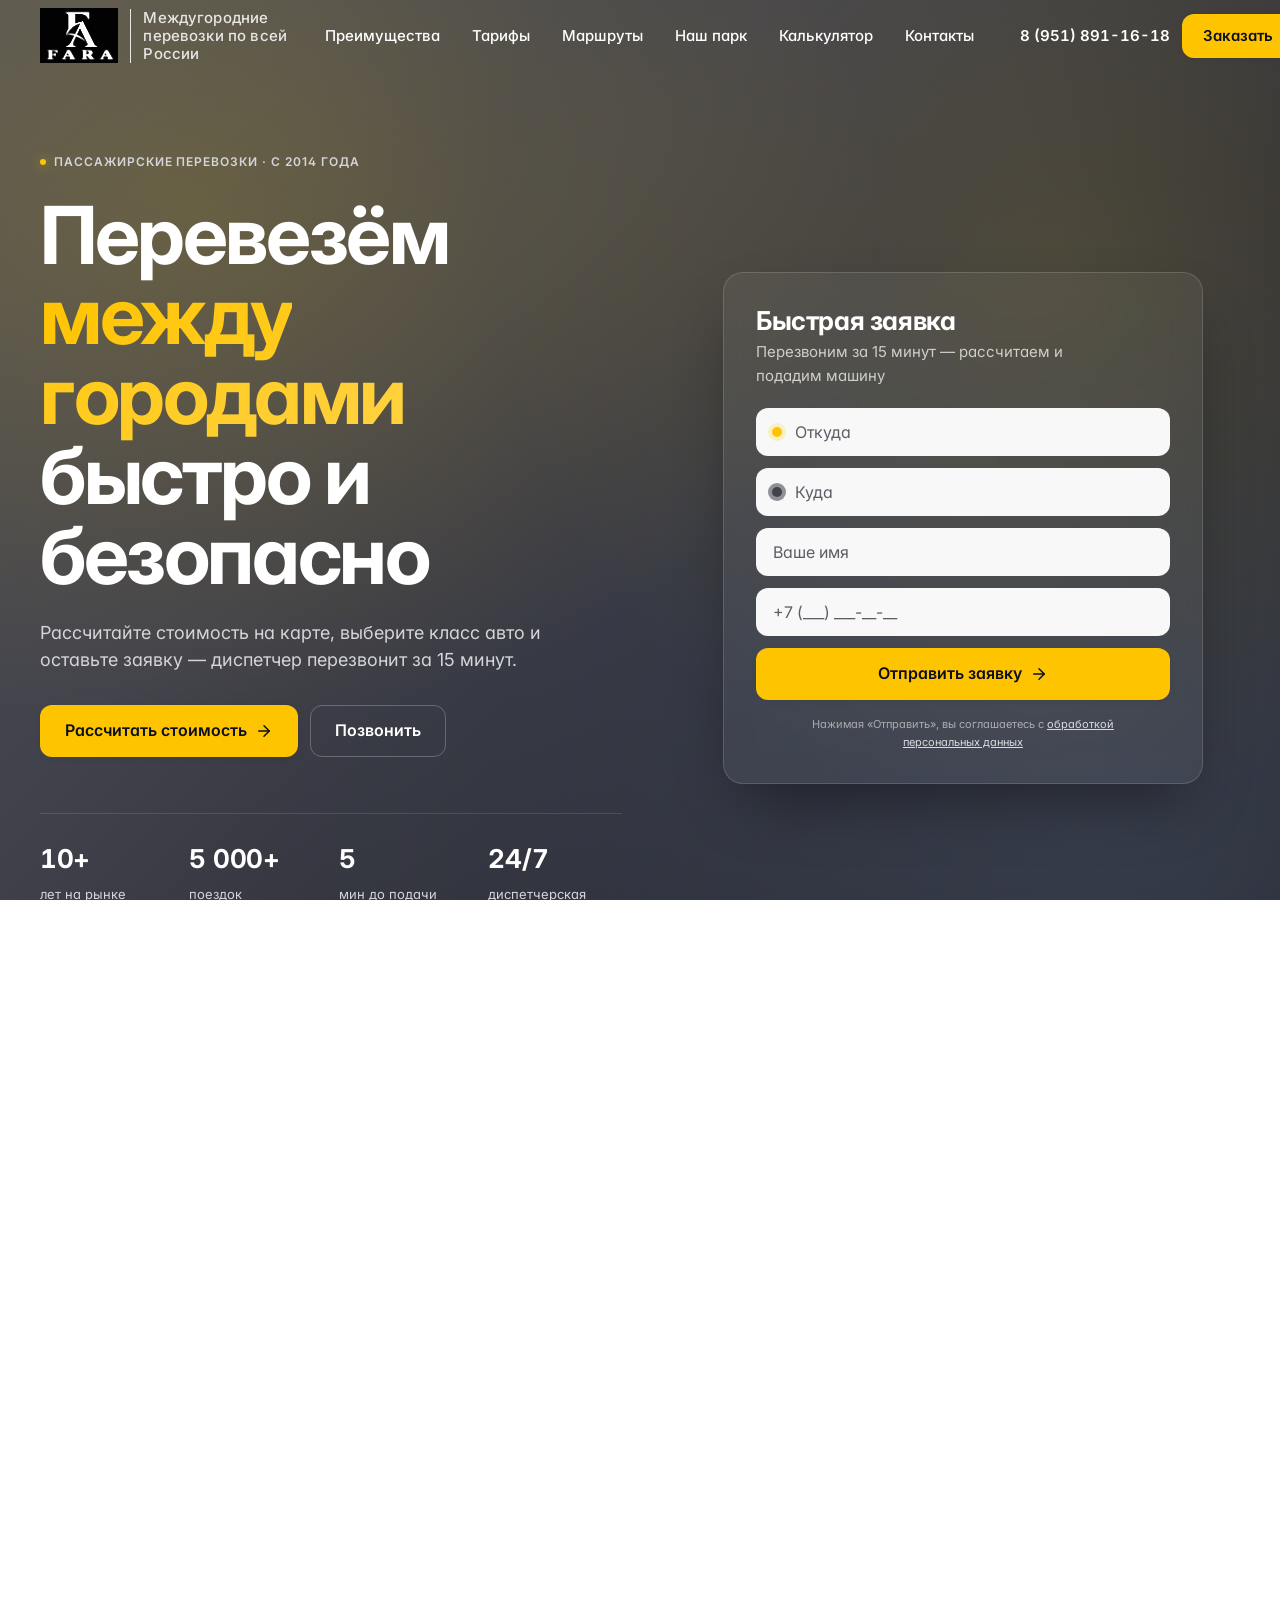
==== commit c959b60b: "Шапка прячется на мобилке при скролле вниз; кнопка Рассчитать в sticky-CTA - header.js: детектируем " ====
--- a/frontend/index.html
+++ b/frontend/index.html
@@ -955,7 +955,7 @@
       <svg class="icon" viewBox="0 0 24 24" fill="none" stroke="currentColor" stroke-width="2" stroke-linecap="round" stroke-linejoin="round"><path d="M22 16.92v3a2 2 0 0 1-2.18 2 19.79 19.79 0 0 1-8.63-3.07 19.5 19.5 0 0 1-6-6 19.79 19.79 0 0 1-3.07-8.67A2 2 0 0 1 4.11 2h3a2 2 0 0 1 2 1.72 12.84 12.84 0 0 0 .7 2.81 2 2 0 0 1-.45 2.11L8.09 9.91a16 16 0 0 0 6 6l1.27-1.27a2 2 0 0 1 2.11-.45 12.84 12.84 0 0 0 2.81.7A2 2 0 0 1 22 16.92z"/></svg>
       Позвонить
     </a>
-    <a class="sticky-cta__btn sticky-cta__btn--cta" href="#calculator">Заказать</a>
+    <a class="sticky-cta__btn sticky-cta__btn--cta" href="#calculator">Рассчитать</a>
   </div>
 
   <!-- City warning modal -->
--- a/frontend/css/base.css
+++ b/frontend/css/base.css
@@ -9,6 +9,7 @@
   -webkit-text-size-adjust: 100%;
   -webkit-tap-highlight-color: transparent;
   text-rendering: optimizeLegibility;
+  overflow-x: hidden;
 }
 html, body { height: 100%; }
 
@@ -23,7 +24,12 @@
   -moz-osx-font-smoothing: grayscale;
   font-feature-settings: 'cv11', 'ss01';
   overflow-x: hidden;
+  /* Длинные слова/URL не должны разрывать макет (не влияет на nowrap) */
+  overflow-wrap: break-word;
 }
+
+/* Любой контент-картинка/видео никогда не шире контейнера */
+img, video, iframe, svg { max-width: 100%; height: auto; }
 
 img, picture, video, canvas, svg { display: block; max-width: 100%; }
 input, button, textarea, select { font: inherit; color: inherit; }
--- a/frontend/css/layout.css
+++ b/frontend/css/layout.css
@@ -7,10 +7,19 @@
   max-width: var(--container-max);
   margin-inline: auto;
   padding-inline: var(--container-pad);
+  min-width: 0;
 }
 .container--narrow { max-width: var(--container-narrow); }
 
 .section { padding-block: var(--s-16); }
+
+/* Резиновый макет: дети flex/grid контейнеров должны уметь ужиматься.
+   Шапку НЕ трогаем — у её детей фиксированная роль (бренд/nav/right),
+   min-width: 0 ломает space-between. */
+:where(.container, .grid, .grid--3, .grid--4, .cluster, .calc, .hero__inner, .reviews-grid, .routes-grid, .fleet-grid, .calc__tariffs, .contacts-grid, .site-footer__top) > * {
+  min-width: 0;
+  min-height: 0;
+}
 @media (min-width: 1024px) { .section { padding-block: var(--s-24); } }
 
 .section--tight { padding-block: var(--s-12); }
--- a/frontend/css/header.css
+++ b/frontend/css/header.css
@@ -14,8 +14,15 @@
     background var(--dur-base) var(--ease-out-quart),
     box-shadow var(--dur-base) var(--ease-out-quart),
     color var(--dur-base) var(--ease-out-quart),
-    border-color var(--dur-base) var(--ease-out-quart);
+    border-color var(--dur-base) var(--ease-out-quart),
+    transform var(--dur-base) var(--ease-out-quart);
   border-bottom: 1px solid transparent;
+  will-change: transform;
+}
+
+/* На мобилке прячем шапку при прокрутке вниз */
+@media (max-width: 1023px) {
+  .site-header.is-hidden { transform: translateY(-110%); }
 }
 
 .site-header__inner {
@@ -137,17 +144,29 @@
 /* Burger */
 .btn-burger {
   width: 44px; height: 44px;
-  display: grid;
+  display: grid !important;        /* перекрывает любой случайный display:none */
   place-items: center;
   border-radius: var(--r-sm);
-  color: inherit;
   background: transparent;
   border: 0;
   cursor: pointer;
-}
-@media (min-width: 1024px) { .btn-burger { display: none; } }
-
-.btn-burger__lines { position: relative; width: 22px; height: 16px; }
+  /* Линии: белые поверх тёмного hero, тёмные при scrolled-шапке.
+     Drop-shadow гарантирует видимость даже если фон под шапкой
+     совпадает по цвету с линиями. */
+  color: var(--c-white);
+  filter: drop-shadow(0 1px 2px rgba(0, 0, 0, 0.4));
+  transition: color var(--dur-base), filter var(--dur-base);
+  /* Заметная зона клика */
+  flex-shrink: 0;
+}
+.site-header.is-scrolled .btn-burger,
+.site-header--solid .btn-burger {
+  color: var(--c-text);
+  filter: none;
+}
+@media (min-width: 1024px) { .btn-burger { display: none !important; } }
+
+.btn-burger__lines { position: relative; width: 24px; height: 18px; }
 .btn-burger__lines::before,
 .btn-burger__lines::after,
 .btn-burger__lines span {
@@ -156,7 +175,7 @@
   position: absolute;
   left: 0;
   width: 100%;
-  height: 2px;
+  height: 3px;
   background: currentColor;
   border-radius: 2px;
   transition: all var(--dur-base);
@@ -217,33 +236,55 @@
   position: fixed;
   bottom: 0; left: 0; right: 0;
   z-index: var(--z-sticky);
-  padding: var(--s-3);
-  background: rgba(15, 15, 30, 0.92);
-  backdrop-filter: blur(24px);
-  -webkit-backdrop-filter: blur(24px);
+  padding: 10px 12px calc(10px + env(safe-area-inset-bottom, 0px));
+  background: rgba(15, 15, 30, 0.94);
+  backdrop-filter: blur(24px) saturate(1.4);
+  -webkit-backdrop-filter: blur(24px) saturate(1.4);
   border-top: 1px solid hsl(220 30% 20%);
+  box-shadow: 0 -8px 24px rgba(0, 0, 0, 0.25);
   display: grid;
   grid-template-columns: 1fr 1fr;
-  gap: var(--s-2);
-  transform: translateY(110%);
-  transition: transform var(--dur-base) var(--ease-out-quart);
-}
-.sticky-cta.is-visible { transform: translateY(0); }
+  gap: 10px;
+  /* Двойной механизм скрытия — opacity + translateY,
+     так надёжнее на iOS Safari */
+  opacity: 0;
+  visibility: hidden;
+  transform: translateY(20px);
+  transition: opacity var(--dur-base), transform var(--dur-base), visibility var(--dur-base);
+  pointer-events: none;
+}
+.sticky-cta.is-visible {
+  opacity: 1;
+  visibility: visible;
+  transform: translateY(0);
+  pointer-events: auto;
+}
 
 .sticky-cta__btn {
   display: flex;
   align-items: center;
   justify-content: center;
-  gap: 6px;
-  padding: 12px 6px;
+  gap: 8px;
+  padding: 14px 8px;
   border-radius: var(--r-md);
-  font-size: var(--fs-caption);
+  font-size: var(--fs-body-sm);
   font-weight: var(--fw-semibold);
   white-space: nowrap;
-}
-.sticky-cta__btn--phone { background: var(--c-graphite-800); color: var(--c-white); }
-.sticky-cta__btn--cta   { background: var(--c-amber-500); color: var(--c-ink); }
-.sticky-cta__btn .icon  { width: 16px; height: 16px; }
+  min-width: 0;
+}
+.sticky-cta__btn--phone {
+  background: rgba(255, 255, 255, 0.10);
+  color: var(--c-white);
+  border: 1px solid rgba(255, 255, 255, 0.18);
+}
+.sticky-cta__btn--cta {
+  background: var(--c-amber-500);
+  color: var(--c-ink);
+  box-shadow: 0 4px 14px hsl(48 100% 50% / 0.35);
+}
+.sticky-cta__btn .icon { width: 18px; height: 18px; flex-shrink: 0; }
 
 @media (min-width: 1024px) { .sticky-cta { display: none !important; } }
-@media (max-width: 1023px) { body { padding-bottom: 80px; } }
+@media (max-width: 1023px) {
+  body { padding-bottom: calc(72px + env(safe-area-inset-bottom)); }
+}
--- a/frontend/css/pages.css
+++ b/frontend/css/pages.css
@@ -134,7 +134,8 @@
   width: 100%;
   max-width: 460px;
   margin-inline: auto;
-  padding: var(--s-8);
+  /* Резиновый паддинг: 20px на 320px, 32px на 768+ */
+  padding: clamp(1.25rem, 1rem + 1.5vw, 2rem);
   background: rgba(255, 255, 255, 0.06);
   backdrop-filter: blur(14px) saturate(1.2);
   -webkit-backdrop-filter: blur(14px) saturate(1.2);
@@ -342,9 +343,9 @@
   margin-top: var(--s-8);
   display: grid;
   grid-template-columns: minmax(0, 1fr) minmax(0, 1.05fr);
-  gap: var(--s-8);
+  gap: clamp(1.5rem, 1rem + 2vw, 2rem);
   align-items: center;
-  padding: var(--s-8);
+  padding: clamp(1.25rem, 0.75rem + 2vw, 2rem);
   border-radius: var(--r-xl);
   background:
     radial-gradient(circle at 88% 15%, hsl(48 100% 55% / 0.22), transparent 55%),
@@ -811,7 +812,7 @@
 .contacts-card {
   background: var(--c-stone-50);
   border-radius: var(--r-xl);
-  padding: var(--s-8);
+  padding: clamp(1.25rem, 0.75rem + 2vw, 2rem);
   display: flex;
   flex-direction: column;
   gap: var(--s-5);
--- a/frontend/css/calc.css
+++ b/frontend/css/calc.css
@@ -18,12 +18,13 @@
   background: var(--c-white);
   border: 1px solid var(--c-border);
   border-radius: var(--r-xl);
-  padding: var(--s-6);
+  /* Резиновый паддинг: 16px на 320px → 32px на 768+ */
+  padding: clamp(1rem, 0.5rem + 2.5vw, 2rem);
   display: flex;
   flex-direction: column;
   gap: var(--s-5);
-}
-@media (min-width: 768px) { .calc__form { padding: var(--s-8); } }
+  min-width: 0;
+}
 
 .calc__title {
   font-size: var(--fs-h3);
@@ -163,7 +164,7 @@
     var(--grad-brand-card);
   color: var(--c-white);
   border-radius: var(--r-lg);
-  padding: var(--s-5) var(--s-6);
+  padding: clamp(1rem, 0.5rem + 1.5vw, 1.5rem);
   display: flex;
   flex-direction: column;
   gap: var(--s-3);
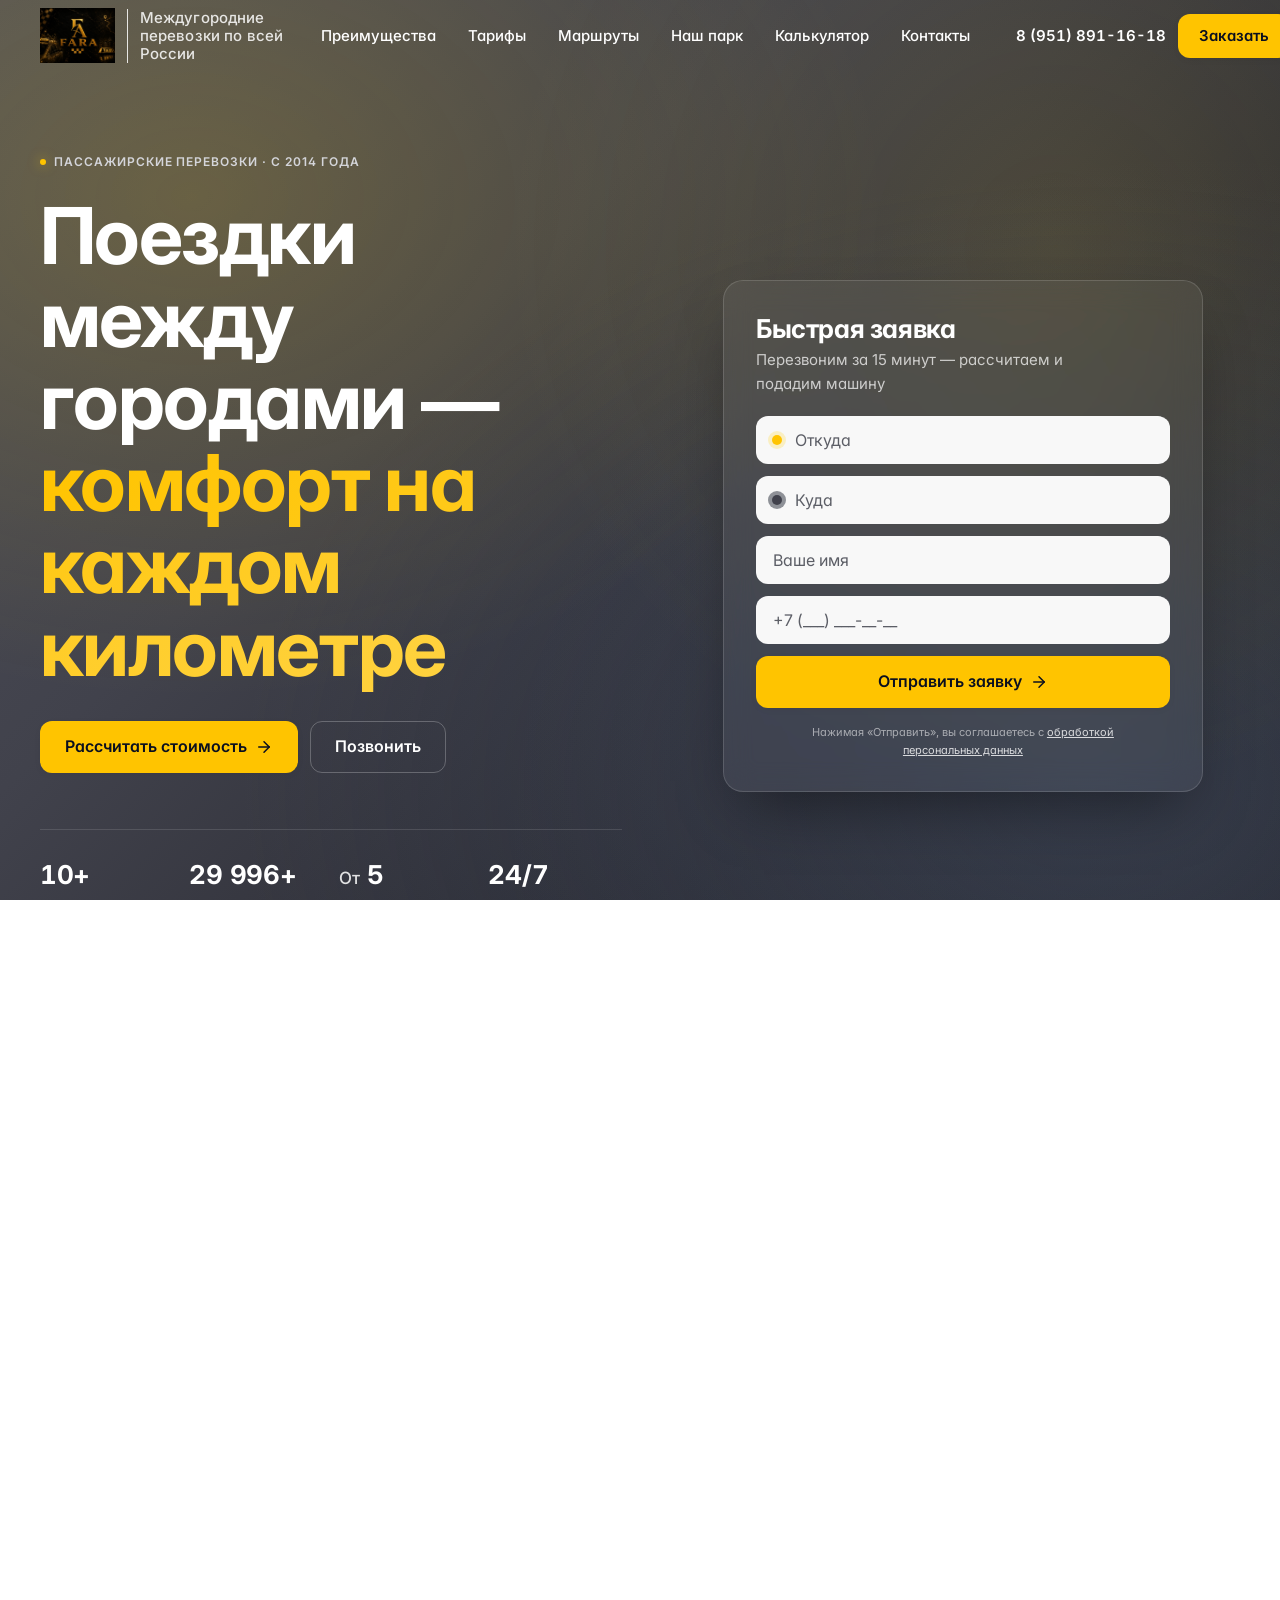
==== commit a61bb8ae: "Лендинг: новый лого, контент, контакты и стиль подвала — Лого: заменён на новую версию (FARA, золото" ====
--- a/frontend/index.html
+++ b/frontend/index.html
@@ -12,14 +12,14 @@
   <link rel="preconnect" href="https://fonts.gstatic.com" crossorigin>
   <link rel="stylesheet" href="https://fonts.googleapis.com/css2?family=Inter:wght@300;400;500;600;700;800&display=swap">
 
-  <link rel="stylesheet" href="css/tokens.css">
-  <link rel="stylesheet" href="css/base.css">
-  <link rel="stylesheet" href="css/layout.css">
-  <link rel="stylesheet" href="css/components.css">
-  <link rel="stylesheet" href="css/header.css">
-  <link rel="stylesheet" href="css/footer.css">
-  <link rel="stylesheet" href="css/pages.css">
-  <link rel="stylesheet" href="css/calc.css">
+  <link rel="stylesheet" href="css/tokens.css?v=7">
+  <link rel="stylesheet" href="css/base.css?v=7">
+  <link rel="stylesheet" href="css/layout.css?v=7">
+  <link rel="stylesheet" href="css/components.css?v=7">
+  <link rel="stylesheet" href="css/header.css?v=7">
+  <link rel="stylesheet" href="css/footer.css?v=7">
+  <link rel="stylesheet" href="css/pages.css?v=7">
+  <link rel="stylesheet" href="css/calc.css?v=7">
 </head>
 <body>
   <a class="skip-link" href="#main">Перейти к содержимому</a>
@@ -89,12 +89,9 @@
         <div class="hero__content">
           <span class="eyebrow eyebrow--light">Пассажирские перевозки · с 2014 года</span>
           <h1 class="hero__headline">
-            Перевезём <em>между городами</em><br>
-            быстро и безопасно
+            Поездки между городами —<br>
+            <em>комфорт на каждом километре</em>
           </h1>
-          <p class="hero__lead">
-            Рассчитайте стоимость на карте, выберите класс авто и оставьте заявку — диспетчер перезвонит за 15 минут.
-          </p>
           <div class="hero__actions">
             <a class="btn btn--primary btn--lg" href="#calculator">
               Рассчитать стоимость
@@ -109,12 +106,12 @@
               <span class="hero__trust-label">лет на рынке</span>
             </div>
             <div class="hero__trust-item">
-              <span class="hero__trust-value" data-count="5000" data-count-suffix="+">0</span>
+              <span class="hero__trust-value" data-count="30000" data-count-suffix="+">0</span>
               <span class="hero__trust-label">поездок</span>
             </div>
             <div class="hero__trust-item">
-              <span class="hero__trust-value" data-count="5">0</span>
-              <span class="hero__trust-label">мин до подачи</span>
+              <span class="hero__trust-value"><span class="hero__trust-prefix">От </span><span data-count="5">0</span></span>
+              <span class="hero__trust-label">минут до подачи</span>
             </div>
             <div class="hero__trust-item">
               <span class="hero__trust-value" data-count="24" data-count-suffix="/7">0</span>
@@ -206,7 +203,7 @@
               <svg class="icon" viewBox="0 0 24 24" fill="none" stroke="currentColor" stroke-width="1.7" stroke-linecap="round" stroke-linejoin="round"><path d="M9 11H1l8-8 8 8h-8v10"/></svg>
             </div>
             <h3 class="adv-card__title">Безналичный расчёт</h3>
-            <p class="adv-card__desc">Карты, СБП, расчёт по договору для юрлиц с предоставлением закрывающих документов.</p>
+            <p class="adv-card__desc">Переводы, СБП, расчёт по договору для юрлиц с предоставлением закрывающих документов.</p>
           </div>
         </div>
       </div>
@@ -224,7 +221,7 @@
         <div class="grid grid--3" data-reveal-stagger>
           <article class="tariff-card">
             <div class="tariff-card__visual">
-              <img src="assets/cars/polo/1.jpg" alt="VW Polo" loading="lazy">
+              <img src="assets/tariffs/standart.jpg" alt="Тариф Стандарт" loading="lazy">
             </div>
             <h3 class="tariff-card__name">Стандарт</h3>
             <p class="tariff-card__desc">Solaris, Rio, Polo, Vesta — для 1–3 пассажиров</p>
@@ -247,7 +244,7 @@
 
           <article class="tariff-card">
             <div class="tariff-card__visual">
-              <img src="assets/cars/passat/1.jpg" alt="VW Passat" loading="lazy">
+              <img src="assets/tariffs/comfort.jpg" alt="Тариф Комфорт" loading="lazy">
             </div>
             <h3 class="tariff-card__name">Комфорт</h3>
             <p class="tariff-card__desc">Cerato, Octavia, Sonata, Passat — для 1–4 пассажиров</p>
@@ -275,7 +272,7 @@
           <article class="tariff-card tariff-card--recommended">
             <span class="badge badge--amber tariff-card__badge">Чаще выбирают</span>
             <div class="tariff-card__visual">
-              <img src="assets/cars/k5/1.jpg" alt="Kia K5" loading="lazy">
+              <img src="assets/tariffs/comfort-plus.png" alt="Тариф Комфорт+" loading="lazy">
             </div>
             <h3 class="tariff-card__name">Комфорт+</h3>
             <p class="tariff-card__desc">Camry, K5 — премиум-седаны для 1–4 пассажиров</p>
@@ -302,7 +299,7 @@
 
           <article class="tariff-card">
             <div class="tariff-card__visual">
-              <img src="assets/cars/zafira/1.jpg" alt="Opel Zafira" loading="lazy">
+              <img src="assets/tariffs/compact-van.jpg" alt="Тариф Компактвэн" loading="lazy">
             </div>
             <h3 class="tariff-card__name">Компактвэн</h3>
             <p class="tariff-card__desc">Opel Zafira и аналоги — для 4–5 пассажиров с багажом</p>
@@ -329,7 +326,7 @@
 
           <article class="tariff-card">
             <div class="tariff-card__visual">
-              <img src="assets/cars/palisade/1.jpg" alt="Hyundai Palisade" loading="lazy">
+              <img src="assets/tariffs/minivan.jpg" alt="Тариф Минивэн" loading="lazy">
             </div>
             <h3 class="tariff-card__name">Минивэн</h3>
             <p class="tariff-card__desc">Hyundai Palisade — для группы 6–8 человек</p>
@@ -356,10 +353,10 @@
 
           <article class="tariff-card">
             <div class="tariff-card__visual">
-              <img src="assets/cars/bmw-5/1.jpg" alt="BMW 5 серии" loading="lazy">
+              <img src="assets/tariffs/business.jpg" alt="Тариф Бизнес" loading="lazy">
             </div>
             <h3 class="tariff-card__name">Бизнес</h3>
-            <p class="tariff-card__desc">BMW 5, Audi A6, Mercedes GLC — для VIP и переговоров</p>
+            <p class="tariff-card__desc">BMW 5, Audi A6, Mercedes GLC, Mercedes E-class — для VIP и переговоров</p>
             <div class="tariff-card__price">
               <span class="tariff-card__price-prefix">от</span>
               <span class="tariff-card__price-value">50</span>
@@ -385,13 +382,13 @@
         <!-- Премиум — отдельным акцентным блоком -->
         <div class="tariff-premium" data-reveal>
           <div class="tariff-premium__visual">
-            <img src="assets/cars/e-class/1.jpg" alt="Mercedes E-class" loading="lazy">
+            <img src="assets/tariffs/premium.jpg" alt="Тариф Премиум" loading="lazy">
           </div>
           <div class="tariff-premium__content">
             <span class="badge badge--amber">👑 Премиум-класс</span>
             <h3 class="tariff-premium__name">Премиум</h3>
             <p class="tariff-premium__desc">
-              Mercedes-Maybach, Mercedes E-class — флагманские седаны для встреч, переговоров,
+              Mercedes-Maybach, Mercedes S-class — флагманские седаны для встреч, переговоров,
               трансферов VIP-гостей. Дресс-код водителя, Wi-Fi, минибар, премиум-салон.
             </p>
             <div class="tariff-premium__footer">
@@ -419,97 +416,129 @@
         <div class="routes-grid" data-reveal-stagger>
           <a class="route-card" href="#calculator">
             <div class="route-card__head">
-              <span class="route-card__city">Краснодар</span>
+              <span class="route-card__city">Казань</span>
               <svg class="route-card__arrow" viewBox="0 0 24 24" fill="none" stroke="currentColor" stroke-width="2" stroke-linecap="round" stroke-linejoin="round"><line x1="5" y1="12" x2="19" y2="12"/><polyline points="12 5 19 12 12 19"/></svg>
-              <span class="route-card__city">Сочи</span>
+              <span class="route-card__city">Москва</span>
             </div>
             <div class="route-card__meta">
-              <span>≈ 310 км</span>
-              <span>≈ 5 ч в пути</span>
+              <span>≈ 820 км</span>
+              <span>≈ 12 ч в пути</span>
             </div>
             <div class="route-card__price">
               <span class="route-card__price-from">от</span>
-              <span class="route-card__price-value">7 750&nbsp;₽</span>
+              <span class="route-card__price-value">20 500&nbsp;₽</span>
             </div>
           </a>
 
           <a class="route-card" href="#calculator">
             <div class="route-card__head">
-              <span class="route-card__city">Краснодар</span>
+              <span class="route-card__city">Казань</span>
               <svg class="route-card__arrow" viewBox="0 0 24 24" fill="none" stroke="currentColor" stroke-width="2" stroke-linecap="round" stroke-linejoin="round"><line x1="5" y1="12" x2="19" y2="12"/><polyline points="12 5 19 12 12 19"/></svg>
-              <span class="route-card__city">Анапа</span>
+              <span class="route-card__city">Нижний Новгород</span>
             </div>
             <div class="route-card__meta">
-              <span>≈ 155 км</span>
-              <span>≈ 2 ч в пути</span>
+              <span>≈ 395 км</span>
+              <span>≈ 6 ч в пути</span>
             </div>
             <div class="route-card__price">
               <span class="route-card__price-from">от</span>
-              <span class="route-card__price-value">3 875&nbsp;₽</span>
+              <span class="route-card__price-value">9 875&nbsp;₽</span>
             </div>
           </a>
 
           <a class="route-card" href="#calculator">
             <div class="route-card__head">
-              <span class="route-card__city">Краснодар</span>
+              <span class="route-card__city">Казань</span>
               <svg class="route-card__arrow" viewBox="0 0 24 24" fill="none" stroke="currentColor" stroke-width="2" stroke-linecap="round" stroke-linejoin="round"><line x1="5" y1="12" x2="19" y2="12"/><polyline points="12 5 19 12 12 19"/></svg>
-              <span class="route-card__city">Геленджик</span>
+              <span class="route-card__city">Самара</span>
             </div>
             <div class="route-card__meta">
-              <span>≈ 156 км</span>
-              <span>≈ 2 ч 20 мин</span>
+              <span>≈ 365 км</span>
+              <span>≈ 5 ч 30 мин</span>
             </div>
             <div class="route-card__price">
               <span class="route-card__price-from">от</span>
-              <span class="route-card__price-value">3 900&nbsp;₽</span>
+              <span class="route-card__price-value">9 125&nbsp;₽</span>
             </div>
           </a>
 
           <a class="route-card" href="#calculator">
             <div class="route-card__head">
-              <span class="route-card__city">Краснодар</span>
+              <span class="route-card__city">Казань</span>
               <svg class="route-card__arrow" viewBox="0 0 24 24" fill="none" stroke="currentColor" stroke-width="2" stroke-linecap="round" stroke-linejoin="round"><line x1="5" y1="12" x2="19" y2="12"/><polyline points="12 5 19 12 12 19"/></svg>
-              <span class="route-card__city">Новороссийск</span>
+              <span class="route-card__city">Уфа</span>
             </div>
             <div class="route-card__meta">
-              <span>≈ 135 км</span>
-              <span>≈ 1 ч 50 мин</span>
+              <span>≈ 525 км</span>
+              <span>≈ 8 ч в пути</span>
             </div>
             <div class="route-card__price">
               <span class="route-card__price-from">от</span>
-              <span class="route-card__price-value">3 375&nbsp;₽</span>
+              <span class="route-card__price-value">13 125&nbsp;₽</span>
             </div>
           </a>
 
           <a class="route-card" href="#calculator">
             <div class="route-card__head">
-              <span class="route-card__city">Краснодар</span>
+              <span class="route-card__city">Казань</span>
               <svg class="route-card__arrow" viewBox="0 0 24 24" fill="none" stroke="currentColor" stroke-width="2" stroke-linecap="round" stroke-linejoin="round"><line x1="5" y1="12" x2="19" y2="12"/><polyline points="12 5 19 12 12 19"/></svg>
-              <span class="route-card__city">Ростов-на-Дону</span>
+              <span class="route-card__city">Чебоксары</span>
             </div>
             <div class="route-card__meta">
-              <span>≈ 275 км</span>
-              <span>≈ 4 ч в пути</span>
+              <span>≈ 140 км</span>
+              <span>≈ 2 ч в пути</span>
             </div>
             <div class="route-card__price">
               <span class="route-card__price-from">от</span>
-              <span class="route-card__price-value">6 875&nbsp;₽</span>
+              <span class="route-card__price-value">3 500&nbsp;₽</span>
             </div>
           </a>
 
           <a class="route-card" href="#calculator">
             <div class="route-card__head">
-              <span class="route-card__city">Краснодар</span>
+              <span class="route-card__city">Казань</span>
               <svg class="route-card__arrow" viewBox="0 0 24 24" fill="none" stroke="currentColor" stroke-width="2" stroke-linecap="round" stroke-linejoin="round"><line x1="5" y1="12" x2="19" y2="12"/><polyline points="12 5 19 12 12 19"/></svg>
-              <span class="route-card__city">Минеральные Воды</span>
+              <span class="route-card__city">Ульяновск</span>
             </div>
             <div class="route-card__meta">
-              <span>≈ 390 км</span>
-              <span>≈ 5 ч 30 мин</span>
+              <span>≈ 220 км</span>
+              <span>≈ 3 ч 30 мин</span>
             </div>
             <div class="route-card__price">
               <span class="route-card__price-from">от</span>
-              <span class="route-card__price-value">9 750&nbsp;₽</span>
+              <span class="route-card__price-value">5 500&nbsp;₽</span>
+            </div>
+          </a>
+
+          <a class="route-card" href="#calculator">
+            <div class="route-card__head">
+              <span class="route-card__city">Москва</span>
+              <svg class="route-card__arrow" viewBox="0 0 24 24" fill="none" stroke="currentColor" stroke-width="2" stroke-linecap="round" stroke-linejoin="round"><line x1="5" y1="12" x2="19" y2="12"/><polyline points="12 5 19 12 12 19"/></svg>
+              <span class="route-card__city">Санкт-Петербург</span>
+            </div>
+            <div class="route-card__meta">
+              <span>≈ 705 км</span>
+              <span>≈ 9 ч в пути</span>
+            </div>
+            <div class="route-card__price">
+              <span class="route-card__price-from">от</span>
+              <span class="route-card__price-value">17 625&nbsp;₽</span>
+            </div>
+          </a>
+
+          <a class="route-card" href="#calculator">
+            <div class="route-card__head">
+              <span class="route-card__city">Нижний Новгород</span>
+              <svg class="route-card__arrow" viewBox="0 0 24 24" fill="none" stroke="currentColor" stroke-width="2" stroke-linecap="round" stroke-linejoin="round"><line x1="5" y1="12" x2="19" y2="12"/><polyline points="12 5 19 12 12 19"/></svg>
+              <span class="route-card__city">Москва</span>
+            </div>
+            <div class="route-card__meta">
+              <span>≈ 425 км</span>
+              <span>≈ 6 ч 30 мин</span>
+            </div>
+            <div class="route-card__price">
+              <span class="route-card__price-from">от</span>
+              <span class="route-card__price-value">10 625&nbsp;₽</span>
             </div>
           </a>
         </div>
@@ -553,7 +582,7 @@
 
             <p class="calc__notice">
               <svg width="16" height="16" viewBox="0 0 24 24" fill="none" stroke="currentColor" stroke-width="2" stroke-linecap="round" stroke-linejoin="round"><circle cx="12" cy="12" r="10"/><line x1="12" y1="8" x2="12" y2="12"/><line x1="12" y1="16" x2="12.01" y2="16"/></svg>
-              Принимаем только <b>межгородние поездки</b> По городу не возим — для такси внутри города воспользуйтесь Яндекс.Go.
+              Принимаем только <b>межгородние поездки</b>
             </p>
 
             <div class="field">
@@ -617,10 +646,18 @@
                 <span class="calc__summary-label">Тариф</span>
                 <span class="calc__summary-value" data-summary-rate>35 ₽/км · Комфорт+</span>
               </div>
+              <div class="calc__summary-row calc__summary-row--stack">
+                <span class="calc__summary-label">Маршрут</span>
+                <span class="calc__summary-value calc__summary-value--placeholder" data-summary-route>—</span>
+              </div>
               <div class="calc__summary-total">
                 <span class="calc__summary-total-label">Стоимость поездки</span>
                 <span class="calc__summary-total-value calc__summary-total-value--zero" data-summary-total>0 ₽</span>
               </div>
+              <p class="calc__summary-prepay">
+                <svg class="icon" viewBox="0 0 24 24" fill="none" stroke="currentColor" stroke-width="2.5" stroke-linecap="round" stroke-linejoin="round" aria-hidden="true"><polyline points="20 6 9 17 4 12"/></svg>
+                Поездка без предоплаты
+              </p>
               <p class="calc__summary-hint" data-summary-hint>Введите адреса — стоимость рассчитается автоматически</p>
             </div>
 
@@ -829,33 +866,6 @@
                 <a class="contacts-row__value" href="tel:+79518911618">8 (951) 891-16-18</a>
               </div>
             </div>
-            <div class="contacts-row">
-              <div class="contacts-row__icon">
-                <svg class="icon" width="20" height="20" viewBox="0 0 24 24" fill="none" stroke="currentColor" stroke-width="1.8" stroke-linecap="round" stroke-linejoin="round"><path d="M4 4h16c1.1 0 2 .9 2 2v12c0 1.1-.9 2-2 2H4c-1.1 0-2-.9-2-2V6c0-1.1.9-2 2-2z"/><polyline points="22,6 12,13 2,6"/></svg>
-              </div>
-              <div>
-                <div class="contacts-row__label">Email</div>
-                <a class="contacts-row__value" href="mailto:order@fara.ru" style="font-size: var(--fs-body);">order@fara.ru</a>
-              </div>
-            </div>
-            <div class="contacts-row">
-              <div class="contacts-row__icon">
-                <svg class="icon" width="20" height="20" viewBox="0 0 24 24" fill="none" stroke="currentColor" stroke-width="1.8" stroke-linecap="round" stroke-linejoin="round"><path d="M21 10c0 7-9 13-9 13s-9-6-9-13a9 9 0 0 1 18 0z"/><circle cx="12" cy="10" r="3"/></svg>
-              </div>
-              <div>
-                <div class="contacts-row__label">Офис</div>
-                <span class="contacts-row__value" style="font-size: var(--fs-body);">Краснодар, ул. Северная 326</span>
-              </div>
-            </div>
-            <div class="contacts-row">
-              <div class="contacts-row__icon">
-                <svg class="icon" width="20" height="20" viewBox="0 0 24 24" fill="none" stroke="currentColor" stroke-width="1.8" stroke-linecap="round" stroke-linejoin="round"><path d="M12 22s8-4 8-10V5l-8-3-8 3v7c0 6 8 10 8 10z"/></svg>
-              </div>
-              <div>
-                <div class="contacts-row__label">Реквизиты</div>
-                <span class="contacts-row__value" style="font-size: var(--fs-body); font-feature-settings: 'tnum';">ИНН 2310123456 · ОГРН 1142310123456</span>
-              </div>
-            </div>
           </div>
 
           <div>
@@ -926,20 +936,23 @@
             <div class="footer-contacts__phones">
               <a href="tel:+79518911618">8 (951) 891-16-18</a>
             </div>
-            <div class="footer-contacts__row">
-              <svg class="icon" viewBox="0 0 24 24" fill="none" stroke="currentColor" stroke-width="2"><path d="M4 4h16c1.1 0 2 .9 2 2v12c0 1.1-.9 2-2 2H4c-1.1 0-2-.9-2-2V6c0-1.1.9-2 2-2z"/><polyline points="22,6 12,13 2,6"/></svg>
-              order@fara.ru
-            </div>
-            <div class="footer-contacts__row">
-              <svg class="icon" viewBox="0 0 24 24" fill="none" stroke="currentColor" stroke-width="2"><path d="M21 10c0 7-9 13-9 13s-9-6-9-13a9 9 0 0 1 18 0z"/><circle cx="12" cy="10" r="3"/></svg>
-              Краснодар, ул. Северная 326
+            <div class="footer-socials">
+              <a class="footer-social" href="https://wa.me/message/YZZU3HWVDRQQK1" target="_blank" rel="noopener" aria-label="WhatsApp">
+                <img src="assets/social/whatsapp.svg" alt="WhatsApp" loading="lazy">
+              </a>
+              <a class="footer-social" href="https://max.ru/u/f9LHodD0cOILHQHQ6hMT79eYm9V34TXXgJSu71G3qPNjzNDVQ5T1UzwZelE" target="_blank" rel="noopener" aria-label="MAX">
+                <img src="assets/social/max.png" alt="MAX" loading="lazy">
+              </a>
+              <a class="footer-social" href="https://t.me/taxifara" target="_blank" rel="noopener" aria-label="Telegram">
+                <img src="assets/social/telegram.png" alt="Telegram" loading="lazy">
+              </a>
             </div>
           </div>
         </div>
       </div>
 
       <div class="site-footer__bottom">
-        <span>© 2014–2026 FARA. ИНН 2310123456</span>
+        <span>© 2014–2026 FARA</span>
         <div class="site-footer__legal">
           <a href="/privacy">Политика</a>
           <a href="/oferta">Оферта</a>
@@ -1054,7 +1067,7 @@
     @keyframes dashMove { to { stroke-dashoffset: -100; } }
   </style>
 
-  <script src="js/config.js"></script>
-  <script type="module" src="js/main.js"></script>
+  <script src="js/config.js?v=7"></script>
+  <script type="module" src="js/main.js?v=7"></script>
 </body>
 </html>
--- a/frontend/css/header.css
+++ b/frontend/css/header.css
@@ -89,13 +89,6 @@
 .site-header.is-scrolled .site-header__tagline,
 .site-header--solid .site-header__tagline { font-size: 13px; opacity: 0.7; }
 .site-nav { flex-shrink: 0; }
-/* На тёмном фоне инвертируем чёрный лого в белый */
-.site-header--on-dark .logo img,
-.mobile-menu .logo img,
-.site-footer .logo img,
-.cta-final .logo img { filter: invert(1) brightness(2); }
-.site-header.is-scrolled .logo img,
-.site-header--solid .logo img { filter: none; }
 
 /* Nav */
 .site-nav {
--- a/frontend/css/footer.css
+++ b/frontend/css/footer.css
@@ -58,21 +58,39 @@
   margin-top: var(--s-2);
 }
 
-/* Footer */
+/* Footer — стиль «лого»: тёмный мрамор с золотыми свечениями */
 .site-footer {
-  background: var(--grad-footer);
+  background:
+    radial-gradient(ellipse 70% 50% at 50% 0%, hsl(48 100% 50% / 0.12) 0%, transparent 60%),
+    radial-gradient(ellipse 60% 60% at 12% 100%, hsl(48 100% 50% / 0.08) 0%, transparent 65%),
+    radial-gradient(ellipse 50% 55% at 88% 90%, hsl(48 100% 50% / 0.06) 0%, transparent 65%),
+    linear-gradient(180deg, #1A1B22 0%, #0E0F14 100%);
   color: var(--c-graphite-400);
   padding-block: var(--s-16) var(--s-8);
   position: relative;
-}
+  overflow: hidden;
+}
+/* Золотая разделительная нить сверху */
 .site-footer::before {
   content: '';
   position: absolute;
   top: 0; left: 0; right: 0;
   height: 1px;
-  background: linear-gradient(90deg, transparent 0%, hsl(48 100% 50% / 0.35) 50%, transparent 100%);
-  pointer-events: none;
-}
+  background: linear-gradient(90deg, transparent 0%, hsl(48 100% 50% / 0.55) 50%, transparent 100%);
+  pointer-events: none;
+  z-index: 1;
+}
+/* Тонкая золотая нить снизу — рамкой завершаем «мраморную» эстетику */
+.site-footer::after {
+  content: '';
+  position: absolute;
+  bottom: 0; left: 0; right: 0;
+  height: 1px;
+  background: linear-gradient(90deg, transparent 0%, hsl(48 100% 50% / 0.25) 50%, transparent 100%);
+  pointer-events: none;
+  z-index: 1;
+}
+.site-footer .container { position: relative; z-index: 2; }
 .site-footer__top {
   display: grid;
   grid-template-columns: 1.5fr repeat(3, 1fr);
@@ -101,7 +119,7 @@
   font-weight: var(--fw-bold);
   letter-spacing: 0.08em;
   text-transform: uppercase;
-  color: var(--c-white);
+  color: var(--c-amber-500);
   margin-bottom: var(--s-5);
 }
 .footer-col__list {
@@ -114,7 +132,7 @@
   color: var(--c-graphite-400);
   transition: color var(--dur-fast);
 }
-.footer-col__list a:hover { color: var(--c-white); }
+.footer-col__list a:hover { color: var(--c-amber-500); }
 
 .footer-contacts {
   display: flex;
@@ -139,6 +157,35 @@
   gap: var(--s-2);
 }
 .footer-contacts__row .icon { width: 16px; height: 16px; color: var(--c-graphite-500); }
+
+.footer-socials {
+  display: flex;
+  flex-wrap: wrap;
+  gap: var(--s-3);
+  margin-top: var(--s-2);
+}
+.footer-social {
+  display: inline-flex;
+  align-items: center;
+  justify-content: center;
+  width: 44px;
+  height: 44px;
+  border-radius: 50%;
+  background: hsl(0 0% 100% / 0.06);
+  border: 1px solid hsl(48 100% 50% / 0.20);
+  transition: transform var(--dur-fast), background var(--dur-fast), border-color var(--dur-fast);
+}
+.footer-social img {
+  width: 22px;
+  height: 22px;
+  object-fit: contain;
+  display: block;
+}
+.footer-social:hover {
+  background: hsl(48 100% 50% / 0.14);
+  border-color: hsl(48 100% 50% / 0.6);
+  transform: translateY(-2px);
+}
 
 .site-footer__bottom {
   display: flex;
@@ -151,4 +198,4 @@
 }
 .site-footer__legal { display: flex; flex-wrap: wrap; gap: var(--s-5); }
 .site-footer__legal a { color: var(--c-graphite-500); }
-.site-footer__legal a:hover { color: var(--c-white); }
+.site-footer__legal a:hover { color: var(--c-amber-500); }
--- a/frontend/css/pages.css
+++ b/frontend/css/pages.css
@@ -12,14 +12,14 @@
   color: var(--c-white);
   overflow: hidden;
   padding-top: calc(var(--header-h) + var(--s-12));
-  padding-bottom: var(--s-20);
+  padding-bottom: var(--s-10);
 }
 @media (min-width: 1024px) {
   .hero {
     /* Десктоп: премиум-градиент с диагональю и боковыми бликами */
     background: var(--grad-hero);
     padding-top: calc(var(--header-h) + var(--s-20));
-    padding-bottom: var(--s-32);
+    padding-bottom: var(--s-16);
   }
 }
 
@@ -55,7 +55,7 @@
   z-index: 1;
   display: grid;
   grid-template-columns: 1fr;
-  gap: var(--s-12);
+  gap: var(--s-6);
   align-items: center;
 }
 @media (min-width: 1024px) {
@@ -65,15 +65,18 @@
 .hero__content {
   display: flex;
   flex-direction: column;
-  gap: var(--s-6);
+  gap: var(--s-5);
   max-width: 640px;
 }
+@media (min-width: 1024px) {
+  .hero__content { gap: var(--s-6); }
+}
 
 .hero__headline {
-  font-size: var(--fs-display-1);
-  line-height: 1;
+  font-size: clamp(1.75rem, 5.5vw + 0.5rem, 5.5rem);
+  line-height: 1.05;
   font-weight: var(--fw-bold);
-  letter-spacing: -0.03em;
+  letter-spacing: -0.02em;
   text-wrap: balance;
 }
 .hero__headline em {
@@ -99,14 +102,18 @@
 }
 
 .hero__trust {
-  display: grid;
-  grid-template-columns: repeat(2, 1fr);
-  gap: var(--s-4);
-  margin-top: var(--s-8);
-  padding-top: var(--s-6);
-  border-top: 1px solid hsl(0 0% 100% / 0.12);
-}
-@media (min-width: 768px) { .hero__trust { grid-template-columns: repeat(4, 1fr); } }
+  display: none;
+}
+@media (min-width: 1024px) {
+  .hero__trust {
+    display: grid;
+    grid-template-columns: repeat(4, 1fr);
+    gap: var(--s-4);
+    margin-top: var(--s-8);
+    padding-top: var(--s-6);
+    border-top: 1px solid hsl(0 0% 100% / 0.12);
+  }
+}
 
 .hero__trust-item { display: flex; flex-direction: column; gap: var(--s-1); }
 .hero__trust-value {
@@ -115,6 +122,13 @@
   letter-spacing: -0.01em;
   color: var(--c-white);
   font-feature-settings: 'tnum';
+}
+.hero__trust-prefix {
+  font-size: 0.65em;
+  font-weight: var(--fw-medium);
+  letter-spacing: 0;
+  margin-right: 2px;
+  opacity: 0.85;
 }
 .hero__trust-label { font-size: var(--fs-caption); color: var(--c-stone-300); }
 
--- a/frontend/css/calc.css
+++ b/frontend/css/calc.css
@@ -37,7 +37,7 @@
 /* Уведомление: только межгородние */
 .calc__notice {
   display: flex;
-  align-items: flex-start;
+  align-items: center;
   gap: var(--s-2);
   margin-top: -8px;
   padding: 10px 12px;
@@ -46,11 +46,11 @@
   border-radius: var(--r-md);
   font-size: var(--fs-caption);
   color: hsl(38 80% 25%);
+  white-space: nowrap;
   line-height: 1.4;
 }
 .calc__notice svg {
   flex-shrink: 0;
-  margin-top: 1px;
   color: hsl(38 90% 45%);
 }
 .calc__notice b { color: hsl(38 80% 20%); font-weight: var(--fw-semibold); }
@@ -198,6 +198,18 @@
 }
 .calc__summary-value--placeholder { color: var(--c-graphite-500); }
 
+.calc__summary-row--stack {
+  flex-direction: column;
+  align-items: flex-start;
+  gap: 4px;
+}
+.calc__summary-row--stack .calc__summary-value {
+  white-space: normal;
+  overflow-wrap: anywhere;
+  line-height: 1.35;
+  font-weight: var(--fw-medium);
+}
+
 .calc__summary-total {
   display: flex;
   justify-content: space-between;
@@ -216,15 +228,31 @@
   font-size: var(--fs-caption);
 }
 .calc__summary-total-value {
-  font-size: var(--fs-display-2);
+  font-size: var(--fs-h1);
   line-height: 1;
   font-weight: var(--fw-bold);
   color: var(--c-amber-500);
   font-feature-settings: 'tnum';
-  letter-spacing: -0.025em;
+  letter-spacing: -0.02em;
   transition: color var(--dur-base);
 }
 .calc__summary-total-value--zero { color: var(--c-graphite-500); }
+
+.calc__summary-prepay {
+  display: inline-flex;
+  align-items: center;
+  gap: 6px;
+  margin-top: var(--s-2);
+  font-size: var(--fs-body-sm);
+  font-weight: var(--fw-semibold);
+  color: var(--c-amber-500);
+  position: relative;
+}
+.calc__summary-prepay .icon {
+  width: 16px;
+  height: 16px;
+  flex-shrink: 0;
+}
 
 .calc__summary-hint {
   font-size: var(--fs-caption);
